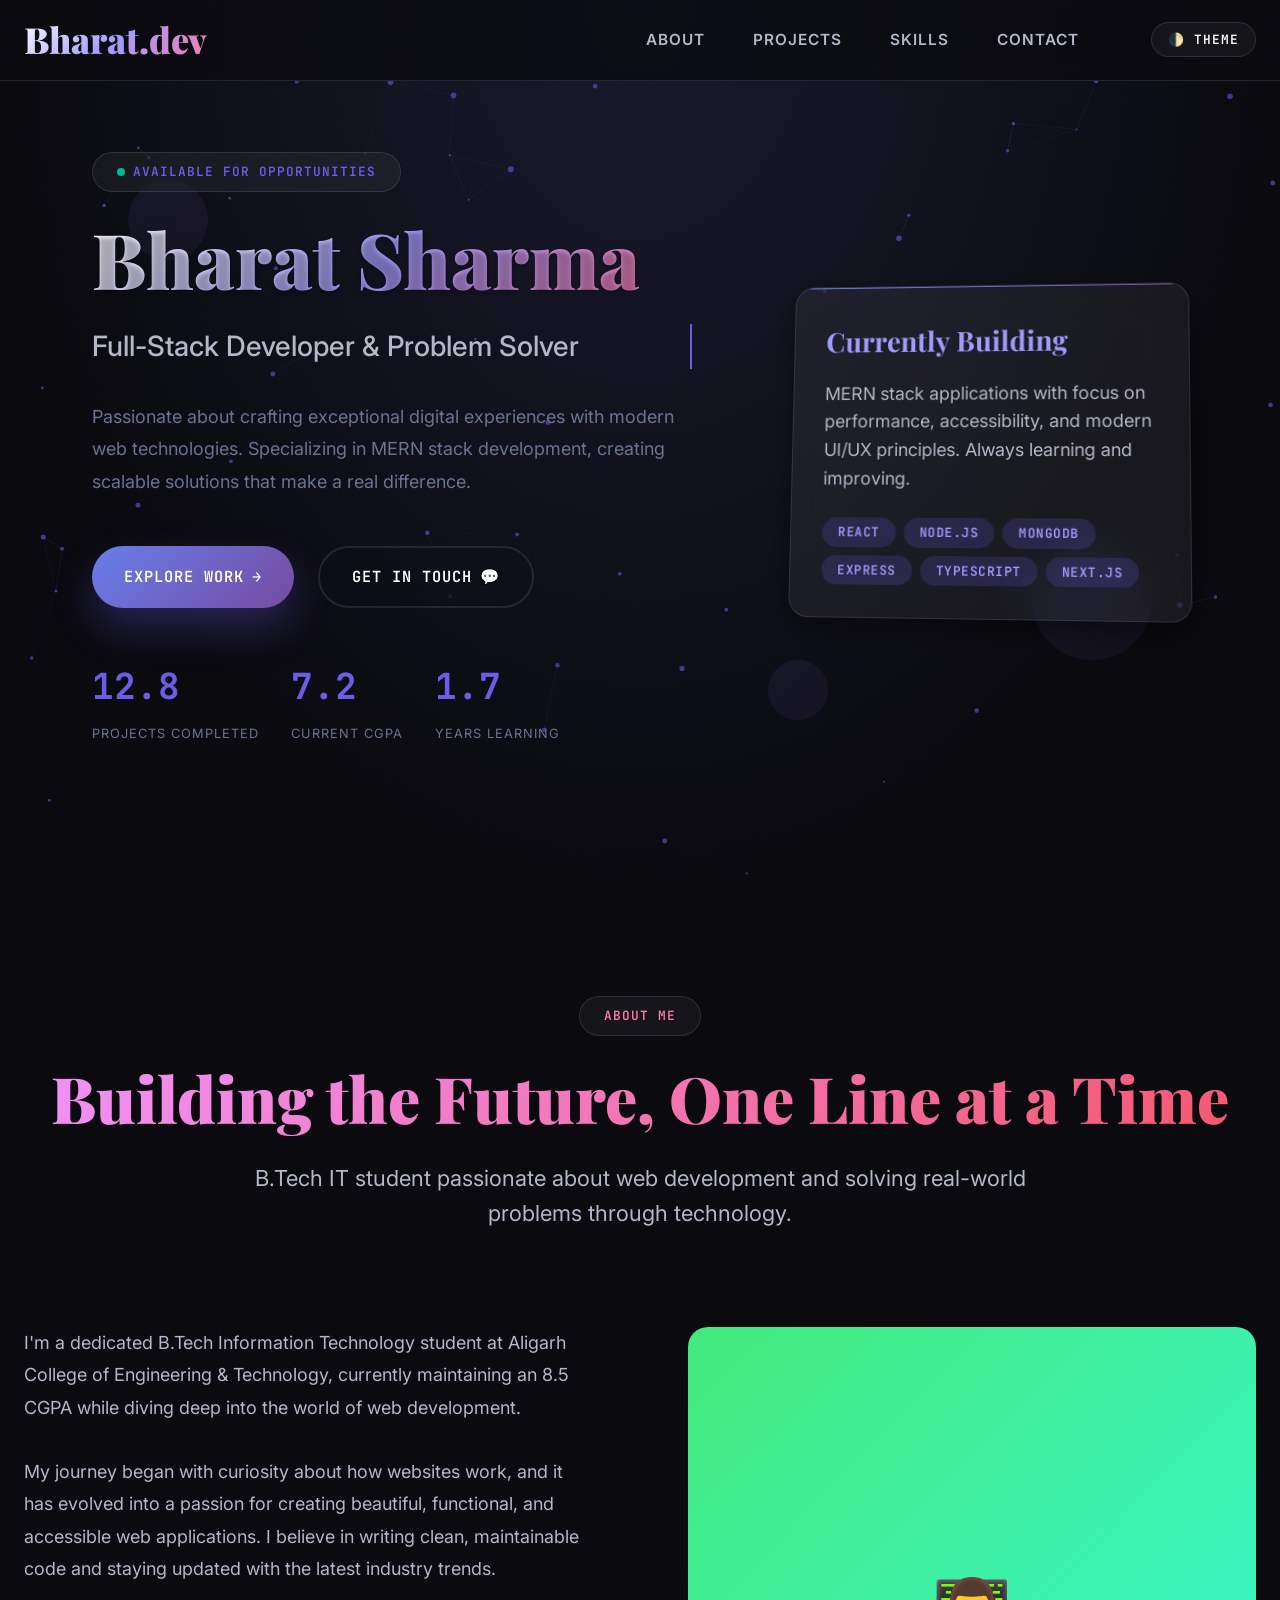
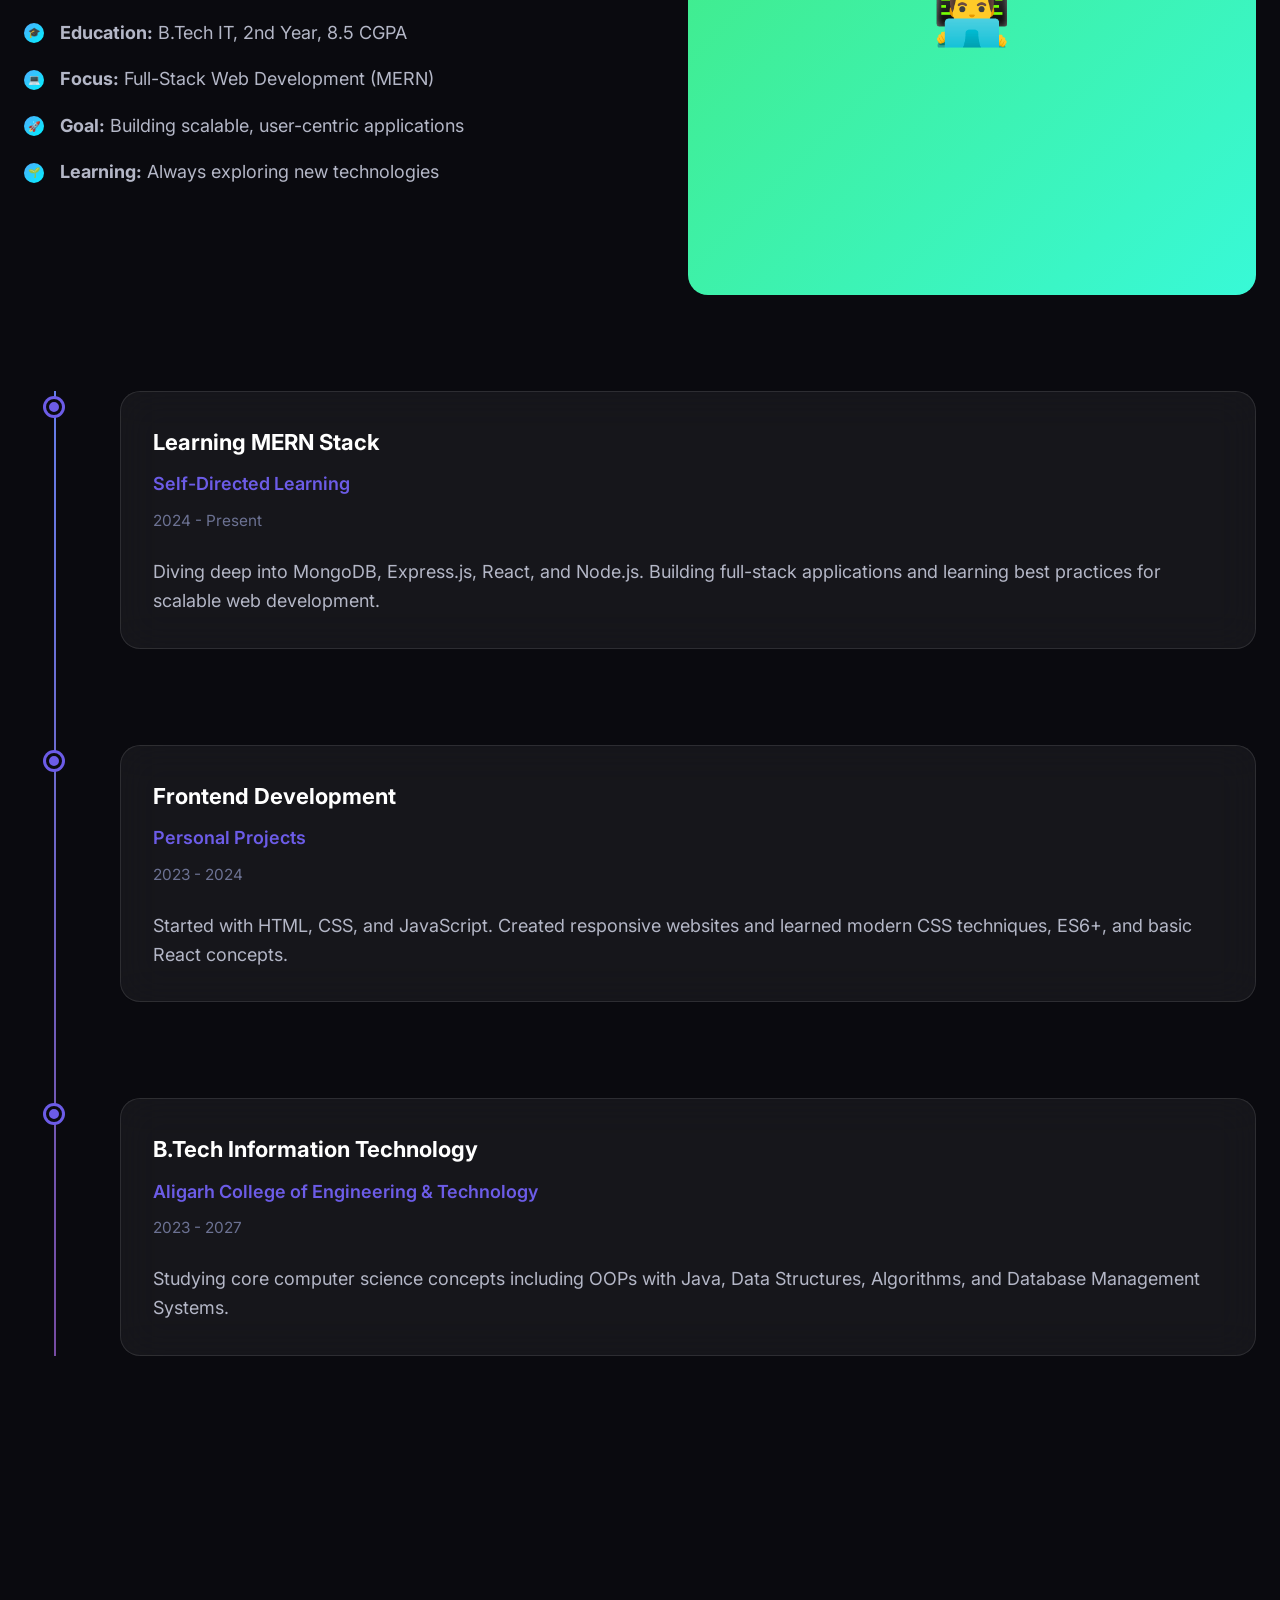
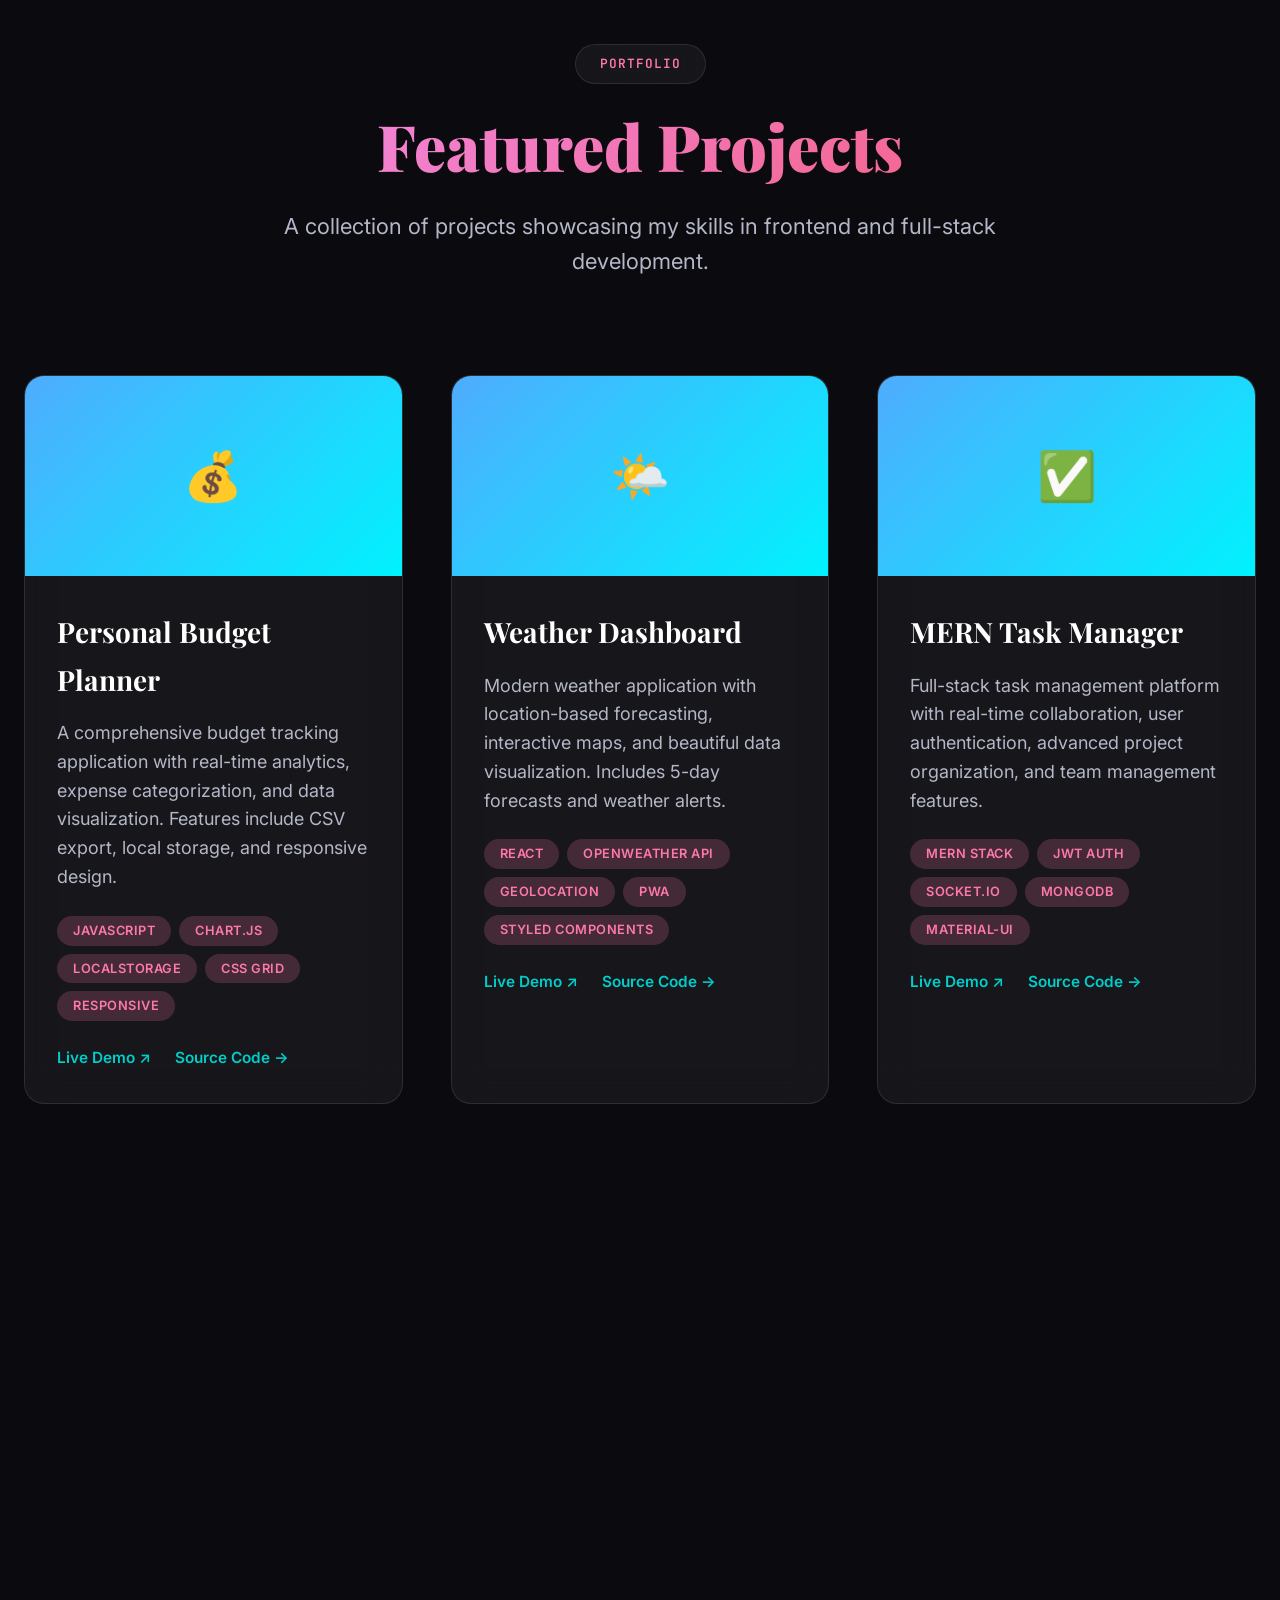
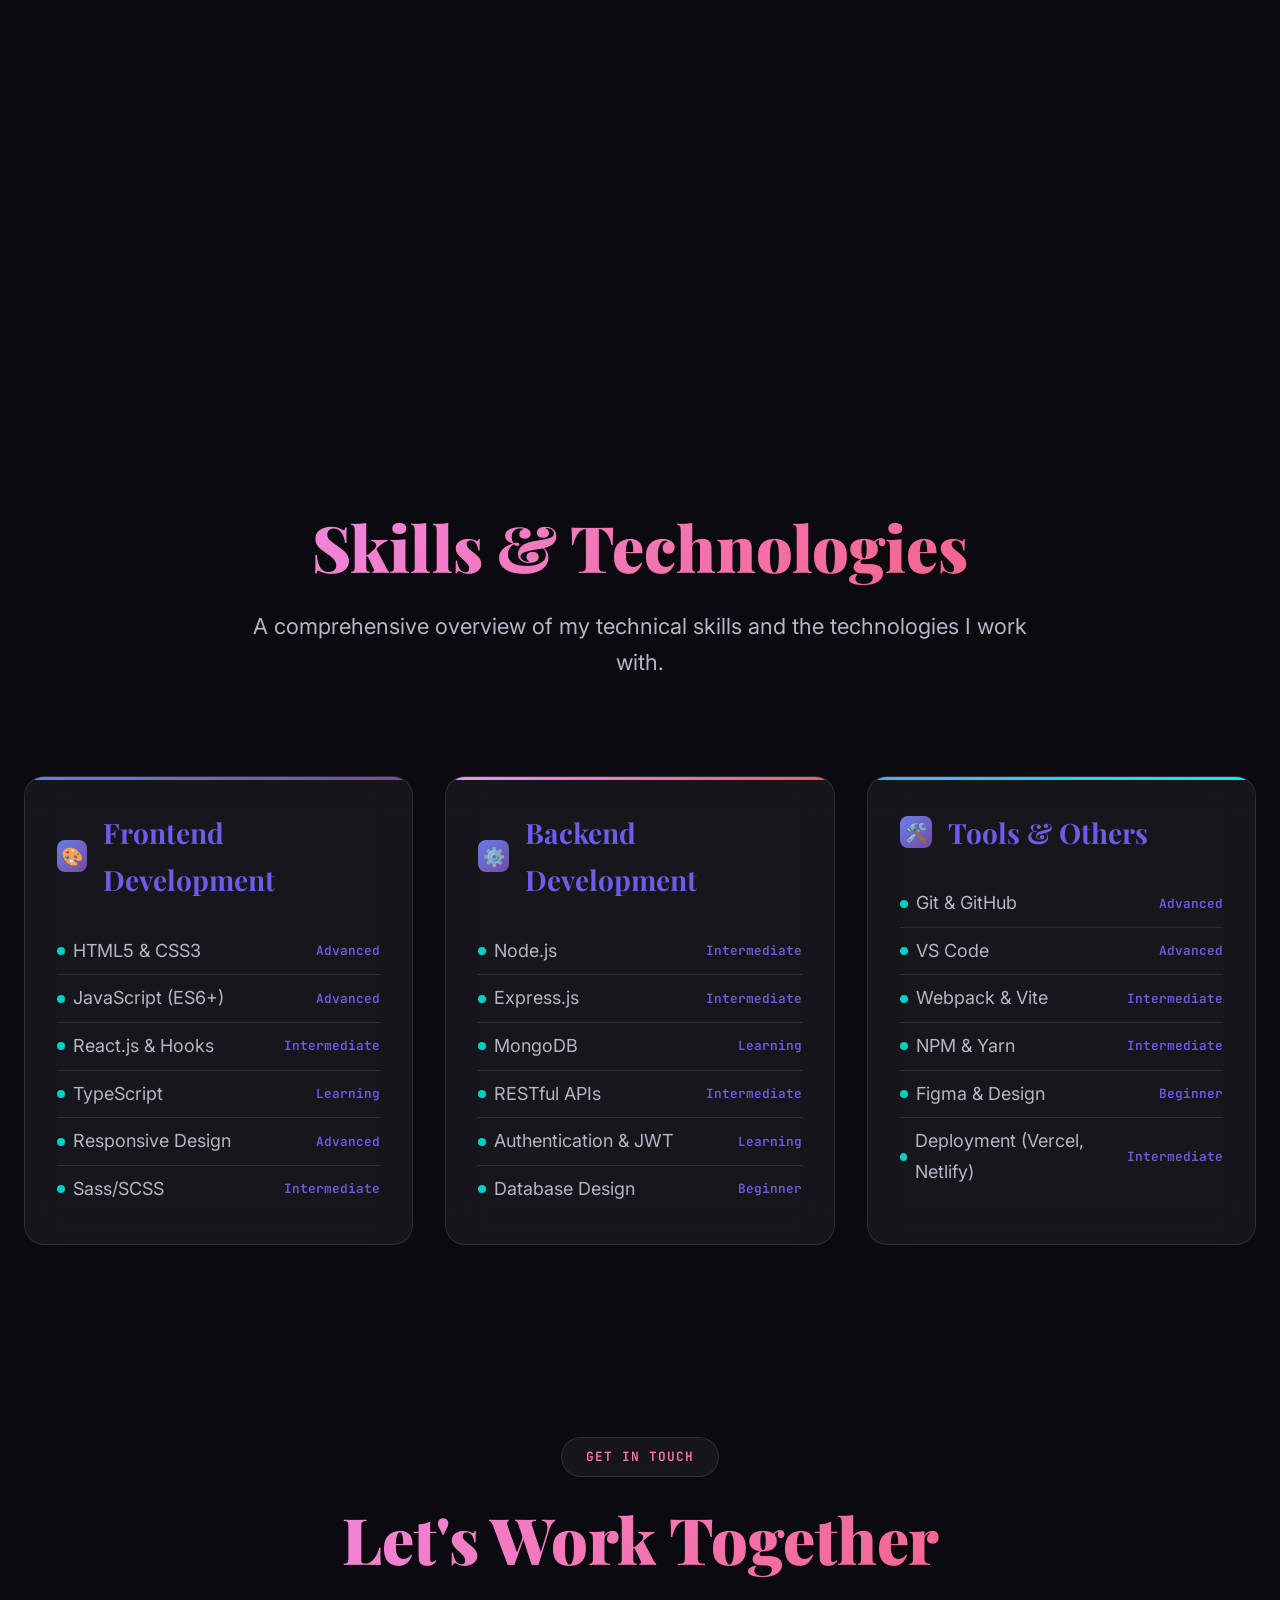
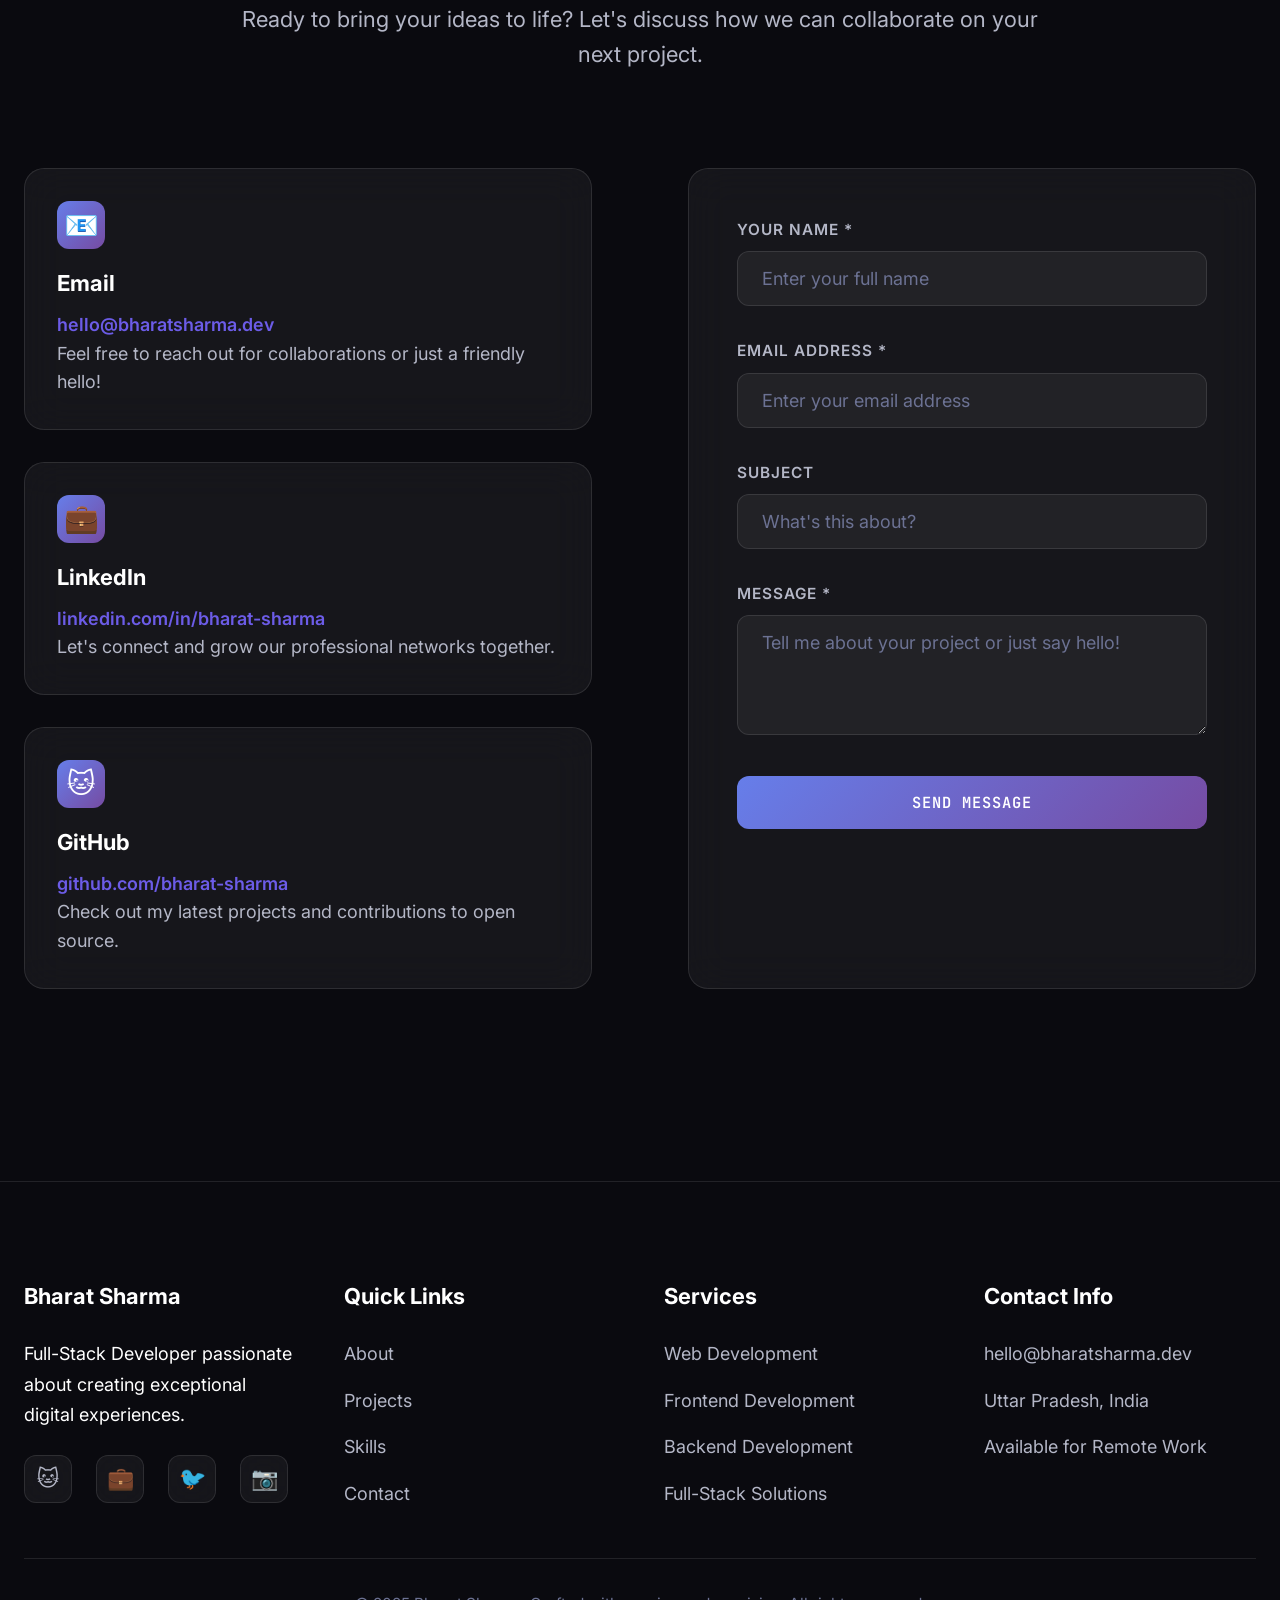
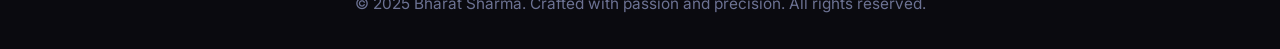
==== index.html @ b2eaf053 "Rename Portfolio.html to index.html" ====
<!DOCTYPE html>
<html lang="en">
<head>
  <meta charset="utf-8">
  <meta name="viewport" content="width=device-width, initial-scale=1, viewport-fit=cover">
  <title>Bharat Sharma — Elite Developer Portfolio</title>
  <meta name="description" content="Bharat Sharma - Full-stack developer crafting exceptional digital experiences with modern web technologies.">
  <meta name="keywords" content="developer, web development, MERN stack, React, Node.js, portfolio">
  <meta name="author" content="Bharat Sharma">
  
  <!-- Open Graph Meta Tags -->
  <meta property="og:title" content="Bharat Sharma — Elite Developer Portfolio">
  <meta property="og:description" content="Full-stack developer crafting exceptional digital experiences">
  <meta property="og:type" content="website">
  <meta property="og:url" content="https://bharatsharma.dev">
  <meta property="og:image" content="https://bharatsharma.dev/preview.jpg">
  
  <!-- Twitter Card Meta Tags -->
  <meta name="twitter:card" content="summary_large_image">
  <meta name="twitter:title" content="Bharat Sharma — Elite Developer Portfolio">
  <meta name="twitter:description" content="Full-stack developer crafting exceptional digital experiences">
  <meta name="twitter:image" content="https://bharatsharma.dev/preview.jpg">
  
  <!-- Favicon -->
  <link rel="icon" type="image/svg+xml" href="data:image/svg+xml,<svg xmlns='http://www.w3.org/2000/svg' viewBox='0 0 100 100'><text y='.9em' font-size='90'>💻</text></svg>">
  
  <!-- Preload Critical Resources -->
  <link rel="preconnect" href="https://fonts.gstatic.com" crossorigin>
  <link rel="preload" href="https://fonts.googleapis.com/css2?family=Inter:wght@300;400;500;600;700;800;900&family=JetBrains+Mono:wght@400;500;600;700&family=Playfair+Display:wght@400;700;900&display=swap" as="style">
  <link href="https://fonts.googleapis.com/css2?family=Inter:wght@300;400;500;600;700;800;900&family=JetBrains+Mono:wght@400;500;600;700&family=Playfair+Display:wght@400;700;900&display=swap" rel="stylesheet">
  
  <!-- PWA Manifest -->
  <link rel="manifest" href="data:application/json,{
    'name': 'Bharat Sharma Portfolio',
    'short_name': 'Bharat.dev',
    'start_url': '/',
    'display': 'standalone',
    'background_color': '#0a0a0f',
    'theme_color': '#6c5ce7'
  }">
  
  <style>
    /* CSS Custom Properties & Base Styles */
    :root {
      /* Color Palette */
      --primary-bg: #0a0a0f;
      --secondary-bg: #1a1a2e;
      --accent-bg: #16213e;
      --glass-bg: rgba(255, 255, 255, 0.05);
      --glass-border: rgba(255, 255, 255, 0.1);
      --text-primary: #ffffff;
      --text-secondary: #b4b7c7;
      --text-muted: #6c7293;
      --accent-primary: #6c5ce7;
      --accent-secondary: #a29bfe;
      --accent-tertiary: #fd79a8;
      --accent-quaternary: #00cec9;
      --accent-success: #00b894;
      --accent-warning: #fdcb6e;
      --accent-error: #e17055;
      
      /* Gradients */
      --gradient-primary: linear-gradient(135deg, #667eea 0%, #764ba2 100%);
      --gradient-secondary: linear-gradient(135deg, #f093fb 0%, #f5576c 100%);
      --gradient-tertiary: linear-gradient(135deg, #4facfe 0%, #00f2fe 100%);
      --gradient-quaternary: linear-gradient(135deg, #43e97b 0%, #38f9d7 100%);
      --gradient-text: linear-gradient(135deg, #ffffff 0%, #a29bfe 50%, #fd79a8 100%);
      --gradient-card: linear-gradient(135deg, rgba(255,255,255,0.1) 0%, rgba(255,255,255,0.05) 100%);
      
      /* Shadows */
      --shadow-primary: 0 20px 40px rgba(108, 92, 231, 0.3);
      --shadow-secondary: 0 10px 30px rgba(0, 0, 0, 0.5);
      --shadow-tertiary: 0 5px 15px rgba(0, 0, 0, 0.3);
      --shadow-glow: 0 0 20px rgba(108, 92, 231, 0.5);
      --shadow-text: 0 2px 4px rgba(0, 0, 0, 0.3);
      
      /* Border Radius */
      --radius-sm: 8px;
      --radius-md: 12px;
      --radius-lg: 20px;
      --radius-xl: 30px;
      --radius-full: 9999px;
      
      /* Transitions */
      --transition-fast: 0.15s cubic-bezier(0.4, 0, 0.2, 1);
      --transition-medium: 0.3s cubic-bezier(0.4, 0, 0.2, 1);
      --transition-slow: 0.6s cubic-bezier(0.4, 0, 0.2, 1);
      --transition-bounce: 0.5s cubic-bezier(0.68, -0.55, 0.265, 1.55);
      
      /* Spacing */
      --space-xs: 4px;
      --space-sm: 8px;
      --space-md: 16px;
      --space-lg: 24px;
      --space-xl: 32px;
      --space-2xl: 48px;
      --space-3xl: 64px;
      --space-4xl: 96px;
      
      /* Typography */
      --font-size-xs: clamp(12px, 1vw, 14px);
      --font-size-sm: clamp(14px, 1.2vw, 16px);
      --font-size-base: clamp(16px, 1.5vw, 18px);
      --font-size-lg: clamp(18px, 2vw, 22px);
      --font-size-xl: clamp(20px, 2.5vw, 28px);
      --font-size-2xl: clamp(24px, 3vw, 36px);
      --font-size-3xl: clamp(28px, 4vw, 48px);
      --font-size-4xl: clamp(32px, 5vw, 64px);
      --font-size-5xl: clamp(40px, 6vw, 80px);
      
      /* Z-Index Scale */
      --z-dropdown: 1000;
      --z-sticky: 1010;
      --z-fixed: 1020;
      --z-modal-backdrop: 1030;
      --z-modal: 1040;
      --z-popover: 1050;
      --z-tooltip: 1060;
      --z-toast: 1070;
    }
    
    /* Light Theme */
    [data-theme="light"] {
      --primary-bg: #ffffff;
      --secondary-bg: #f8fafc;
      --accent-bg: #e2e8f0;
      --glass-bg: rgba(0, 0, 0, 0.05);
      --glass-border: rgba(0, 0, 0, 0.1);
      --text-primary: #1a202c;
      --text-secondary: #4a5568;
      --text-muted: #718096;
      --shadow-primary: 0 20px 40px rgba(108, 92, 231, 0.2);
      --shadow-secondary: 0 10px 30px rgba(0, 0, 0, 0.1);
      --shadow-tertiary: 0 5px 15px rgba(0, 0, 0, 0.08);
    }
    
    /* Reset & Base Styles */
    *, *::before, *::after {
      box-sizing: border-box;
      margin: 0;
      padding: 0;
    }
    
    html {
      scroll-behavior: smooth;
      overflow-x: hidden;
      scroll-padding-top: 80px;
    }
    
    body {
      font-family: 'Inter', system-ui, -apple-system, BlinkMacSystemFont, sans-serif;
      background-color: var(--primary-bg);
      color: var(--text-primary);
      line-height: 1.7;
      overflow-x: hidden;
      font-size: var(--font-size-base);
      -webkit-font-smoothing: antialiased;
      -moz-osx-font-smoothing: grayscale;
      text-rendering: optimizeLegibility;
      transition: background-color var(--transition-medium), color var(--transition-medium);
    }
    
    /* Improved Scrollbar */
    ::-webkit-scrollbar {
      width: 8px;
      height: 8px;
    }
    
    ::-webkit-scrollbar-track {
      background: var(--secondary-bg);
    }
    
    ::-webkit-scrollbar-thumb {
      background: var(--gradient-primary);
      border-radius: var(--radius-full);
      border: 2px solid var(--secondary-bg);
    }
    
    ::-webkit-scrollbar-thumb:hover {
      background: var(--gradient-secondary);
    }
    
    /* Selection Styles */
    ::selection {
      background: var(--accent-primary);
      color: white;
    }
    
    /* Focus Styles */
    :focus-visible {
      outline: 2px solid var(--accent-primary);
      outline-offset: 2px;
      border-radius: var(--radius-sm);
    }
    
    /* Loading Screen */
    .loading-screen {
      position: fixed;
      top: 0;
      left: 0;
      width: 100%;
      height: 100%;
      background: var(--primary-bg);
      display: flex;
      flex-direction: column;
      align-items: center;
      justify-content: center;
      z-index: var(--z-modal);
      transition: opacity var(--transition-slow), visibility var(--transition-slow);
    }
    
    .loading-screen.hidden {
      opacity: 0;
      visibility: hidden;
    }
    
    .loader {
      width: 60px;
      height: 60px;
      border: 3px solid transparent;
      border-top: 3px solid var(--accent-primary);
      border-radius: 50%;
      animation: spin 1s linear infinite;
      margin-bottom: var(--space-lg);
    }
    
    .loading-text {
      font-family: 'JetBrains Mono', monospace;
      font-size: var(--font-size-sm);
      color: var(--text-secondary);
      text-transform: uppercase;
      letter-spacing: 2px;
      animation: pulse 2s ease-in-out infinite;
    }
    
    @keyframes spin {
      0% { transform: rotate(0deg); }
      100% { transform: rotate(360deg); }
    }
    
    @keyframes pulse {
      0%, 100% { opacity: 1; }
      50% { opacity: 0.5; }
    }
    
    /* Neural Network Background */
    .neural-bg {
      position: fixed;
      top: 0;
      left: 0;
      width: 100%;
      height: 100%;
      z-index: -2;
      background: radial-gradient(ellipse at top, var(--secondary-bg) 0%, var(--primary-bg) 70%);
      transition: background var(--transition-medium);
    }
    
    #neural-canvas {
      position: fixed;
      top: 0;
      left: 0;
      width: 100%;
      height: 100%;
      z-index: -1;
      pointer-events: none;
      opacity: 0.8;
      transition: opacity var(--transition-medium);
    }
    
    /* Floating Elements */
    .floating-shapes {
      position: fixed;
      top: 0;
      left: 0;
      width: 100%;
      height: 100%;
      z-index: -1;
      pointer-events: none;
      overflow: hidden;
    }
    
    .floating-shape {
      position: absolute;
      background: var(--gradient-primary);
      border-radius: 50%;
      opacity: 0.1;
      animation: float 20s ease-in-out infinite;
    }
    
    .floating-shape:nth-child(1) {
      width: 80px;
      height: 80px;
      top: 20%;
      left: 10%;
      animation-delay: 0s;
    }
    
    .floating-shape:nth-child(2) {
      width: 120px;
      height: 120px;
      top: 60%;
      right: 10%;
      animation-delay: -5s;
    }
    
    .floating-shape:nth-child(3) {
      width: 60px;
      height: 60px;
      bottom: 20%;
      left: 60%;
      animation-delay: -10s;
    }
    
    @keyframes float {
      0%, 100% {
        transform: translateY(0px) rotate(0deg);
      }
      33% {
        transform: translateY(-30px) rotate(120deg);
      }
      66% {
        transform: translateY(30px) rotate(240deg);
      }
    }
    
    /* Header & Navigation */
    .header {
      position: fixed;
      top: 0;
      left: 0;
      right: 0;
      z-index: var(--z-sticky);
      background: rgba(10, 10, 15, 0.8);
      backdrop-filter: blur(20px);
      border-bottom: 1px solid var(--glass-border);
      transition: all var(--transition-medium);
    }
    
    .header.scrolled {
      background: rgba(10, 10, 15, 0.95);
      box-shadow: var(--shadow-tertiary);
    }
    
    .nav-container {
      max-width: 1400px;
      margin: 0 auto;
      padding: 0 var(--space-lg);
      display: flex;
      justify-content: space-between;
      align-items: center;
      height: 80px;
    }
    
    .logo {
      font-family: 'Playfair Display', serif;
      font-size: var(--font-size-2xl);
      font-weight: 900;
      background: var(--gradient-text);
      -webkit-background-clip: text;
      -webkit-text-fill-color: transparent;
      background-clip: text;
      cursor: pointer;
      transition: transform var(--transition-fast);
    }
    
    .logo:hover {
      transform: scale(1.05);
    }
    
    .nav-menu {
      display: flex;
      gap: var(--space-2xl);
      list-style: none;
      align-items: center;
    }
    
    .nav-link {
      color: var(--text-secondary);
      text-decoration: none;
      font-weight: 600;
      font-size: var(--font-size-sm);
      text-transform: uppercase;
      letter-spacing: 1px;
      transition: all var(--transition-fast);
      position: relative;
      padding: var(--space-sm) 0;
    }
    
    .nav-link::after {
      content: '';
      position: absolute;
      bottom: 0;
      left: 0;
      width: 0;
      height: 2px;
      background: var(--gradient-primary);
      transition: width var(--transition-medium);
    }
    
    .nav-link:hover,
    .nav-link.active {
      color: var(--text-primary);
    }
    
    .nav-link:hover::after,
    .nav-link.active::after {
      width: 100%;
    }
    
    .theme-toggle {
      background: var(--glass-bg);
      backdrop-filter: blur(20px);
      border: 1px solid var(--glass-border);
      border-radius: var(--radius-full);
      padding: var(--space-sm) var(--space-md);
      cursor: pointer;
      transition: all var(--transition-fast);
      color: var(--text-primary);
      font-family: 'JetBrains Mono', monospace;
      font-size: var(--font-size-xs);
      font-weight: 600;
      text-transform: uppercase;
      letter-spacing: 1px;
      margin-left: var(--space-lg);
    }
    
    .theme-toggle:hover {
      background: rgba(255, 255, 255, 0.1);
      transform: scale(1.05);
    }
    
    .mobile-menu-toggle {
      display: none;
      background: none;
      border: none;
      color: var(--text-primary);
      font-size: var(--font-size-xl);
      cursor: pointer;
      padding: var(--space-sm);
      transition: transform var(--transition-fast);
    }
    
    .mobile-menu-toggle:hover {
      transform: scale(1.1);
    }
    
    .mobile-menu {
      position: fixed;
      top: 0;
      right: -100%;
      width: 300px;
      height: 100vh;
      background: var(--glass-bg);
      backdrop-filter: blur(30px);
      border-left: 1px solid var(--glass-border);
      padding: var(--space-4xl) var(--space-lg) var(--space-lg);
      display: flex;
      flex-direction: column;
      gap: var(--space-xl);
      transition: right var(--transition-slow);
      z-index: var(--z-modal);
    }
    
    .mobile-menu.active {
      right: 0;
    }
    
    .mobile-menu-overlay {
      position: fixed;
      top: 0;
      left: 0;
      width: 100%;
      height: 100%;
      background: rgba(0, 0, 0, 0.5);
      opacity: 0;
      visibility: hidden;
      transition: all var(--transition-medium);
      z-index: var(--z-modal-backdrop);
    }
    
    .mobile-menu-overlay.active {
      opacity: 1;
      visibility: visible;
    }
    
    .mobile-menu-close {
      position: absolute;
      top: var(--space-lg);
      right: var(--space-lg);
      background: none;
      border: none;
      color: var(--text-primary);
      font-size: var(--font-size-xl);
      cursor: pointer;
      padding: var(--space-sm);
    }
    
    .mobile-nav-link {
      color: var(--text-primary);
      text-decoration: none;
      font-weight: 600;
      font-size: var(--font-size-lg);
      text-transform: uppercase;
      letter-spacing: 1px;
      padding: var(--space-md) 0;
      border-bottom: 1px solid var(--glass-border);
      transition: all var(--transition-fast);
    }
    
    .mobile-nav-link:hover {
      color: var(--accent-primary);
      padding-left: var(--space-md);
    }
    
    /* Container */
    .container {
      max-width: 1400px;
      margin: 0 auto;
      padding: 0 var(--space-lg);
    }
    
    /* Hero Section */
    .hero {
      min-height: 100vh;
      display: flex;
      align-items: center;
      position: relative;
      overflow: hidden;
      padding: var(--space-4xl) 0;
    }
    
    .hero-content {
      display: grid;
      grid-template-columns: 1fr 400px;
      gap: var(--space-4xl);
      align-items: center;
      width: 100%;
      position: relative;
      z-index: 1;
    }
    
    .hero-text {
      animation: slideInLeft 1s ease-out;
    }
    
    .hero-badge {
      display: inline-flex;
      align-items: center;
      gap: var(--space-sm);
      background: var(--glass-bg);
      backdrop-filter: blur(20px);
      border: 1px solid var(--glass-border);
      border-radius: var(--radius-full);
      padding: var(--space-sm) var(--space-lg);
      margin-bottom: var(--space-lg);
      font-family: 'JetBrains Mono', monospace;
      font-size: var(--font-size-xs);
      font-weight: 600;
      text-transform: uppercase;
      letter-spacing: 1px;
      color: var(--accent-primary);
    }
    
    .hero-badge .badge-dot {
      width: 8px;
      height: 8px;
      background: var(--accent-success);
      border-radius: 50%;
      animation: pulse-dot 2s ease-in-out infinite;
    }
    
    @keyframes pulse-dot {
      0%, 100% {
        transform: scale(1);
        opacity: 1;
      }
      50% {
        transform: scale(1.2);
        opacity: 0.8;
      }
    }
    
    .hero-title {
      font-family: 'Playfair Display', serif;
      font-size: var(--font-size-5xl);
      font-weight: 900;
      line-height: 1.1;
      margin-bottom: var(--space-lg);
      background: var(--gradient-text);
      -webkit-background-clip: text;
      -webkit-text-fill-color: transparent;
      background-clip: text;
      text-shadow: var(--shadow-text);
    }
    
    .hero-subtitle {
      font-size: var(--font-size-xl);
      color: var(--text-secondary);
      margin-bottom: var(--space-xl);
      font-weight: 500;
      line-height: 1.6;
    }
    
    .typewriter {
      overflow: hidden;
      border-right: 2px solid var(--accent-primary);
      white-space: nowrap;
      animation: typewriter 3s steps(40) 1s forwards, blink 1s infinite;
      width: 0;
    }
    
    @keyframes typewriter {
      from { width: 0; }
      to { width: 100%; }
    }
    
    @keyframes blink {
      0%, 50% { border-color: var(--accent-primary); }
      51%, 100% { border-color: transparent; }
    }
    
    .hero-description {
      font-size: var(--font-size-base);
      color: var(--text-muted);
      margin-bottom: var(--space-2xl);
      line-height: 1.8;
      max-width: 600px;
    }
    
    .cta-buttons {
      display: flex;
      gap: var(--space-lg);
      flex-wrap: wrap;
      margin-bottom: var(--space-2xl);
    }
    
    .btn {
      display: inline-flex;
      align-items: center;
      justify-content: center;
      gap: var(--space-sm);
      padding: var(--space-md) var(--space-xl);
      border: none;
      border-radius: var(--radius-full);
      font-family: 'JetBrains Mono', monospace;
      font-weight: 600;
      font-size: var(--font-size-sm);
      text-decoration: none;
      text-transform: uppercase;
      letter-spacing: 1px;
      cursor: pointer;
      transition: all var(--transition-medium);
      position: relative;
      overflow: hidden;
      min-width: 160px;
    }
    
    .btn::before {
      content: '';
      position: absolute;
      top: 0;
      left: -100%;
      width: 100%;
      height: 100%;
      background: linear-gradient(90deg, transparent, rgba(255, 255, 255, 0.2), transparent);
      transition: left 0.5s;
    }
    
    .btn:hover::before {
      left: 100%;
    }
    
    .btn-primary {
      background: var(--gradient-primary);
      color: white;
      box-shadow: var(--shadow-primary);
    }
    
    .btn-primary:hover {
      transform: translateY(-3px);
      box-shadow: 0 25px 50px rgba(108, 92, 231, 0.4);
    }
    
    .btn-secondary {
      background: transparent;
      color: var(--text-primary);
      border: 2px solid var(--glass-border);
      backdrop-filter: blur(20px);
    }
    
    .btn-secondary:hover {
      background: var(--glass-bg);
      border-color: var(--accent-primary);
      transform: translateY(-2px);
    }
    
    .hero-stats {
      display: flex;
      gap: var(--space-xl);
    }
    
    .stat-item {
      text-align: left;
    }
    
    .stat-number {
      font-family: 'JetBrains Mono', monospace;
      font-size: var(--font-size-2xl);
      font-weight: 700;
      color: var(--accent-primary);
      display: block;
    }
    
    .stat-label {
      font-size: var(--font-size-xs);
      color: var(--text-muted);
      text-transform: uppercase;
      letter-spacing: 1px;
      margin-top: var(--space-xs);
    }
    
    .floating-card {
      background: var(--glass-bg);
      backdrop-filter: blur(20px);
      border: 1px solid var(--glass-border);
      border-radius: var(--radius-lg);
      padding: var(--space-xl);
      transform: perspective(1000px) rotateY(-5deg) rotateX(5deg);
      transition: all var(--transition-slow);
      box-shadow: var(--shadow-secondary);
      animation: slideInRight 1s ease-out;
      position: relative;
      overflow: hidden;
    }
    
    .floating-card::before {
      content: '';
      position: absolute;
      top: 0;
      left: 0;
      right: 0;
      height: 1px;
      background: var(--gradient-primary);
    }
    
    .floating-card:hover {
      transform: perspective(1000px) rotateY(0deg) rotateX(0deg) translateY(-10px);
      box-shadow: var(--shadow-primary);
    }
    
    .card-title {
      font-family: 'Playfair Display', serif;
      font-size: var(--font-size-xl);
      font-weight: 700;
      margin-bottom: var(--space-md);
      color: var(--accent-secondary);
    }
    
    .card-description {
      color: var(--text-secondary);
      line-height: 1.6;
      margin-bottom: var(--space-lg);
    }
    
    .tech-stack {
      display: flex;
      flex-wrap: wrap;
      gap: var(--space-sm);
    }
    
    .tech-tag {
      background: rgba(108, 92, 231, 0.2);
      color: var(--accent-secondary);
      padding: var(--space-xs) var(--space-md);
      border-radius: var(--radius-full);
      font-size: var(--font-size-xs);
      font-weight: 600;
      font-family: 'JetBrains Mono', monospace;
      text-transform: uppercase;
      letter-spacing: 0.5px;
    }
    
    /* Section Styles */
    .section {
      padding: var(--space-4xl) 0;
      position: relative;
    }
    
    .section-header {
      text-align: center;
      margin-bottom: var(--space-4xl);
    }
    
    .section-badge {
      display: inline-block;
      background: var(--glass-bg);
      backdrop-filter: blur(20px);
      border: 1px solid var(--glass-border);
      border-radius: var(--radius-full);
      padding: var(--space-sm) var(--space-lg);
      margin-bottom: var(--space-lg);
      font-family: 'JetBrains Mono', monospace;
      font-size: var(--font-size-xs);
      font-weight: 600;
      text-transform: uppercase;
      letter-spacing: 1px;
      color: var(--accent-tertiary);
    }
    
    .section-title {
      font-family: 'Playfair Display', serif;
      font-size: var(--font-size-4xl);
      font-weight: 900;
      margin-bottom: var(--space-lg);
      background: var(--gradient-secondary);
      -webkit-background-clip: text;
      -webkit-text-fill-color: transparent;
      background-clip: text;
      line-height: 1.2;
    }
    
    .section-description {
      font-size: var(--font-size-lg);
      color: var(--text-secondary);
      max-width: 800px;
      margin: 0 auto;
      line-height: 1.6;
    }
    
    /* About Section */
    .about-content {
      display: grid;
      grid-template-columns: 1fr 1fr;
      gap: var(--space-4xl);
      align-items: start;
    }
    
    .about-text {
      font-size: var(--font-size-base);
      color: var(--text-secondary);
      line-height: 1.8;
      margin-bottom: var(--space-xl);
    }
    
    .about-highlights {
      list-style: none;
      margin-bottom: var(--space-xl);
    }
    
    .about-highlights li {
      display: flex;
      align-items: center;
      gap: var(--space-md);
      margin-bottom: var(--space-md);
      font-size: var(--font-size-base);
      color: var(--text-secondary);
    }
    
    .highlight-icon {
      width: 20px;
      height: 20px;
      background: var(--gradient-tertiary);
      border-radius: 50%;
      display: flex;
      align-items: center;
      justify-content: center;
      font-size: 10px;
      color: white;
      flex-shrink: 0;
    }
    
    .about-image {
      position: relative;
      border-radius: var(--radius-lg);
      overflow: hidden;
      aspect-ratio: 1;
      background: var(--gradient-quaternary);
      display: flex;
      align-items: center;
      justify-content: center;
      font-size: var(--font-size-4xl);
      color: white;
    }
    
    /* Experience Timeline */
    .experience-timeline {
      position: relative;
      margin-top: var(--space-4xl);
    }
    
    .timeline-line {
      position: absolute;
      left: 30px;
      top: 0;
      bottom: 0;
      width: 2px;
      background: var(--gradient-primary);
    }
    
    .timeline-item {
      position: relative;
      padding-left: var(--space-4xl);
      margin-bottom: var(--space-4xl);
    }
    
    .timeline-dot {
      position: absolute;
      left: 22px;
      top: 8px;
      width: 16px;
      height: 16px;
      background: var(--accent-primary);
      border-radius: 50%;
      border: 3px solid var(--primary-bg);
      box-shadow: 0 0 0 3px var(--accent-primary);
    }
    
    .timeline-content {
      background: var(--glass-bg);
      backdrop-filter: blur(20px);
      border: 1px solid var(--glass-border);
      border-radius: var(--radius-lg);
      padding: var(--space-xl);
      transition: transform var(--transition-medium);
    }
    
    .timeline-content:hover {
      transform: translateY(-5px);
    }
    
    .timeline-title {
      font-size: var(--font-size-lg);
      font-weight: 700;
      color: var(--text-primary);
      margin-bottom: var(--space-sm);
    }
    
    .timeline-company {
      color: var(--accent-primary);
      font-weight: 600;
      margin-bottom: var(--space-sm);
    }
    
    .timeline-period {
      color: var(--text-muted);
      font-size: var(--font-size-sm);
      margin-bottom: var(--space-lg);
    }
    
    .timeline-description {
      color: var(--text-secondary);
      line-height: 1.6;
    }
    
    /* Projects Grid */
    .projects-grid {
      display: grid;
      grid-template-columns: repeat(auto-fit, minmax(350px, 1fr));
      gap: var(--space-2xl);
      margin-top: var(--space-4xl);
    }
    
    .project-card {
      background: var(--glass-bg);
      backdrop-filter: blur(20px);
      border: 1px solid var(--glass-border);
      border-radius: var(--radius-lg);
      overflow: hidden;
      transition: all var(--transition-slow);
      cursor: pointer;
      position: relative;
      group: hover;
    }
    
    .project-card:hover {
      transform: translateY(-10px) rotateX(2deg);
      box-shadow: var(--shadow-primary);
    }
    
    .project-image {
      height: 200px;
      background: var(--gradient-tertiary);
      position: relative;
      overflow: hidden;
      display: flex;
      align-items: center;
      justify-content: center;
      font-size: var(--font-size-3xl);
      color: white;
      font-weight: 700;
    }
    
    .project-image::before {
      content: '';
      position: absolute;
      top: 0;
      left: -100%;
      width: 100%;
      height: 100%;
      background: linear-gradient(90deg, transparent, rgba(255, 255, 255, 0.2), transparent);
      transition: left 0.5s;
    }
    
    .project-card:hover .project-image::before {
      left: 100%;
    }
    
    .project-content {
      padding: var(--space-xl);
    }
    
    .project-title {
      font-size: var(--font-size-xl);
      font-weight: 700;
      color: var(--text-primary);
      margin-bottom: var(--space-md);
      font-family: 'Playfair Display', serif;
    }
    
    .project-description {
      color: var(--text-secondary);
      line-height: 1.6;
      margin-bottom: var(--space-lg);
    }
    
    .project-tags {
      display: flex;
      flex-wrap: wrap;
      gap: var(--space-sm);
      margin-bottom: var(--space-lg);
    }
    
    .project-tag {
      background: rgba(253, 121, 168, 0.2);
      color: var(--accent-tertiary);
      padding: var(--space-xs) var(--space-md);
      border-radius: var(--radius-full);
      font-size: var(--font-size-xs);
      font-weight: 600;
      text-transform: uppercase;
      letter-spacing: 0.5px;
    }
    
    .project-links {
      display: flex;
      gap: var(--space-lg);
    }
    
    .project-link {
      color: var(--accent-quaternary);
      text-decoration: none;
      font-weight: 600;
      font-size: var(--font-size-sm);
      transition: all var(--transition-fast);
      display: flex;
      align-items: center;
      gap: var(--space-xs);
    }
    
    .project-link:hover {
      color: var(--text-primary);
      transform: translateX(5px);
    }
    
    /* Skills Section */
    .skills-grid {
      display: grid;
      grid-template-columns: repeat(auto-fit, minmax(300px, 1fr));
      gap: var(--space-xl);
      margin-top: var(--space-4xl);
    }
    
    .skill-category {
      background: var(--glass-bg);
      backdrop-filter: blur(20px);
      border: 1px solid var(--glass-border);
      border-radius: var(--radius-lg);
      padding: var(--space-xl);
      transition: all var(--transition-medium);
      position: relative;
      overflow: hidden;
    }
    
    .skill-category::before {
      content: '';
      position: absolute;
      top: 0;
      left: 0;
      right: 0;
      height: 3px;
      background: var(--gradient-primary);
    }
    
    .skill-category:hover {
      transform: translateY(-10px);
      box-shadow: var(--shadow-secondary);
    }
    
    .skill-category:nth-child(2)::before {
      background: var(--gradient-secondary);
    }
    
    .skill-category:nth-child(3)::before {
      background: var(--gradient-tertiary);
    }
    
    .skill-title {
      font-family: 'Playfair Display', serif;
      font-size: var(--font-size-xl);
      font-weight: 700;
      margin-bottom: var(--space-lg);
      color: var(--accent-primary);
      display: flex;
      align-items: center;
      gap: var(--space-md);
    }
    
    .skill-icon {
      width: 32px;
      height: 32px;
      background: var(--gradient-primary);
      border-radius: var(--radius-sm);
      display: flex;
      align-items: center;
      justify-content: center;
      font-size: var(--font-size-base);
    }
    
    .skill-list {
      list-style: none;
    }
    
    .skill-item {
      display: flex;
      align-items: center;
      justify-content: space-between;
      padding: var(--space-sm) 0;
      color: var(--text-secondary);
      border-bottom: 1px solid var(--glass-border);
      transition: all var(--transition-fast);
    }
    
    .skill-item:last-child {
      border-bottom: none;
    }
    
    .skill-item:hover {
      color: var(--text-primary);
      padding-left: var(--space-md);
    }
    
    .skill-name {
      display: flex;
      align-items: center;
      gap: var(--space-sm);
    }
    
    .skill-dot {
      width: 8px;
      height: 8px;
      background: var(--accent-quaternary);
      border-radius: 50%;
    }
    
    .skill-level {
      font-family: 'JetBrains Mono', monospace;
      font-size: var(--font-size-xs);
      font-weight: 600;
      color: var(--accent-primary);
    }
    
    /* Contact Section */
    .contact-container {
      display: grid;
      grid-template-columns: 1fr 1fr;
      gap: var(--space-4xl);
      margin-top: var(--space-4xl);
    }
    
    .contact-info {
      display: flex;
      flex-direction: column;
      gap: var(--space-xl);
    }
    
    .contact-item {
      background: var(--glass-bg);
      backdrop-filter: blur(20px);
      border: 1px solid var(--glass-border);
      border-radius: var(--radius-lg);
      padding: var(--space-xl);
      transition: all var(--transition-medium);
    }
    
    .contact-item:hover {
      transform: translateY(-5px);
      box-shadow: var(--shadow-secondary);
    }
    
    .contact-icon {
      width: 48px;
      height: 48px;
      background: var(--gradient-primary);
      border-radius: var(--radius-md);
      display: flex;
      align-items: center;
      justify-content: center;
      font-size: var(--font-size-xl);
      margin-bottom: var(--space-md);
    }
    
    .contact-title {
      font-size: var(--font-size-lg);
      font-weight: 700;
      color: var(--text-primary);
      margin-bottom: var(--space-sm);
    }
    
    .contact-details {
      color: var(--text-secondary);
      line-height: 1.6;
    }
    
    .contact-link {
      color: var(--accent-primary);
      text-decoration: none;
      font-weight: 600;
      transition: color var(--transition-fast);
    }
    
    .contact-link:hover {
      color: var(--accent-secondary);
    }
    
    .contact-form {
      background: var(--glass-bg);
      backdrop-filter: blur(20px);
      border: 1px solid var(--glass-border);
      border-radius: var(--radius-lg);
      padding: var(--space-2xl);
    }
    
    .form-group {
      margin-bottom: var(--space-xl);
    }
    
    .form-label {
      display: block;
      margin-bottom: var(--space-sm);
      color: var(--text-secondary);
      font-weight: 600;
      font-size: var(--font-size-sm);
      text-transform: uppercase;
      letter-spacing: 1px;
    }
    
    .form-input {
      width: 100%;
      padding: var(--space-md) var(--space-lg);
      background: rgba(255, 255, 255, 0.05);
      border: 1px solid var(--glass-border);
      border-radius: var(--radius-md);
      color: var(--text-primary);
      font-size: var(--font-size-base);
      font-family: inherit;
      transition: all var(--transition-fast);
    }
    
    .form-input:focus {
      outline: none;
      border-color: var(--accent-primary);
      background: rgba(255, 255, 255, 0.08);
      box-shadow: 0 0 0 3px rgba(108, 92, 231, 0.1);
    }
    
    .form-input::placeholder {
      color: var(--text-muted);
    }
    
    .form-textarea {
      resize: vertical;
      min-height: 120px;
    }
    
    .form-submit {
      width: 100%;
      padding: var(--space-md) var(--space-xl);
      background: var(--gradient-primary);
      color: white;
      border: none;
      border-radius: var(--radius-md);
      font-family: 'JetBrains Mono', monospace;
      font-weight: 600;
      font-size: var(--font-size-sm);
      text-transform: uppercase;
      letter-spacing: 1px;
      cursor: pointer;
      transition: all var(--transition-medium);
      position: relative;
      overflow: hidden;
    }
    
    .form-submit:hover {
      transform: translateY(-2px);
      box-shadow: var(--shadow-primary);
    }
    
    .form-submit:active {
      transform: translateY(0);
    }
    
    .form-message {
      margin-top: var(--space-md);
      padding: var(--space-md);
      border-radius: var(--radius-md);
      font-size: var(--font-size-sm);
      text-align: center;
      display: none;
    }
    
    .form-message.success {
      background: rgba(0, 184, 148, 0.1);
      border: 1px solid var(--accent-success);
      color: var(--accent-success);
    }
    
    .form-message.error {
      background: rgba(225, 112, 85, 0.1);
      border: 1px solid var(--accent-error);
      color: var(--accent-error);
    }
    
    /* Footer */
    .footer {
      padding: var(--space-4xl) 0 var(--space-xl);
      border-top: 1px solid var(--glass-border);
      margin-top: var(--space-4xl);
    }
    
    .footer-content {
      display: grid;
      grid-template-columns: repeat(auto-fit, minmax(250px, 1fr));
      gap: var(--space-2xl);
      margin-bottom: var(--space-2xl);
    }
    
    .footer-section h3 {
      font-size: var(--font-size-lg);
      font-weight: 700;
      color: var(--text-primary);
      margin-bottom: var(--space-lg);
    }
    
    .footer-links {
      list-style: none;
      display: flex;
      flex-direction: column;
      gap: var(--space-md);
    }
    
    .footer-link {
      color: var(--text-secondary);
      text-decoration: none;
      transition: color var(--transition-fast);
    }
    
    .footer-link:hover {
      color: var(--accent-primary);
    }
    
    .social-links {
      display: flex;
      gap: var(--space-lg);
      margin-top: var(--space-lg);
    }
    
    .social-link {
      display: flex;
      align-items: center;
      justify-content: center;
      width: 48px;
      height: 48px;
      background: var(--glass-bg);
      backdrop-filter: blur(20px);
      border: 1px solid var(--glass-border);
      border-radius: var(--radius-md);
      color: var(--text-secondary);
      text-decoration: none;
      font-size: var(--font-size-lg);
      transition: all var(--transition-medium);
    }
    
    .social-link:hover {
      background: var(--accent-primary);
      color: white;
      transform: translateY(-3px);
      box-shadow: var(--shadow-tertiary);
    }
    
    .footer-bottom {
      text-align: center;
      padding-top: var(--space-xl);
      border-top: 1px solid var(--glass-border);
      color: var(--text-muted);
      font-size: var(--font-size-sm);
    }
    
    /* Back to Top Button */
    .back-to-top {
      position: fixed;
      bottom: var(--space-xl);
      right: var(--space-xl);
      width: 56px;
      height: 56px;
      background: var(--gradient-primary);
      border: none;
      border-radius: 50%;
      color: white;
      font-size: var(--font-size-lg);
      cursor: pointer;
      transition: all var(--transition-medium);
      opacity: 0;
      visibility: hidden;
      z-index: var(--z-fixed);
      box-shadow: var(--shadow-tertiary);
    }
    
    .back-to-top.visible {
      opacity: 1;
      visibility: visible;
    }
    
    .back-to-top:hover {
      transform: translateY(-3px) scale(1.1);
      box-shadow: var(--shadow-primary);
    }
    
    /* Scroll Animations */
    .reveal {
      opacity: 0;
      transform: translateY(50px);
      transition: all var(--transition-slow);
    }
    
    .reveal.revealed {
      opacity: 1;
      transform: translateY(0);
    }
    
    .slide-in-left {
      opacity: 0;
      transform: translateX(-100px);
      transition: all var(--transition-slow);
    }
    
    .slide-in-right {
      opacity: 0;
      transform: translateX(100px);
      transition: all var(--transition-slow);
    }
    
    .slide-in-left.revealed,
    .slide-in-right.revealed {
      opacity: 1;
      transform: translateX(0);
    }
    
    @keyframes slideInLeft {
      from {
        opacity: 0;
        transform: translateX(-100px);
      }
      to {
        opacity: 1;
        transform: translateX(0);
      }
    }
    
    @keyframes slideInRight {
      from {
        opacity: 0;
        transform: translateX(100px);
      }
      to {
        opacity: 1;
        transform: translateX(0);
      }
    }
    
    /* Responsive Design */
    @media (max-width: 1200px) {
      .nav-container {
        padding: 0 var(--space-xl);
      }
      
      .container {
        padding: 0 var(--space-xl);
      }
      
      .hero-content {
        grid-template-columns: 1fr;
        gap: var(--space-2xl);
        text-align: center;
      }
      
      .floating-card {
        max-width: 500px;
        margin: 0 auto;
        transform: none;
      }
      
      .about-content {
        grid-template-columns: 1fr;
        gap: var(--space-2xl);
      }
      
      .contact-container {
        grid-template-columns: 1fr;
        gap: var(--space-2xl);
      }
    }
    
    @media (max-width: 768px) {
      .nav-menu {
        display: none;
      }
      
      .mobile-menu-toggle {
        display: block;
      }
      
      .hero {
        padding: var(--space-2xl) 0;
        min-height: 90vh;
      }
      
      .hero-title {
        font-size: var(--font-size-3xl);
      }
      
      .section {
        padding: var(--space-2xl) 0;
      }
      
      .section-title {
        font-size: var(--font-size-2xl);
      }
      
      .projects-grid {
        grid-template-columns: 1fr;
        gap: var(--space-xl);
      }
      
      .skills-grid {
        grid-template-columns: 1fr;
        gap: var(--space-lg);
      }
      
      .cta-buttons {
        flex-direction: column;
        align-items: center;
      }
      
      .hero-stats {
        justify-content: space-around;
        flex-wrap: wrap;
      }
      
      .back-to-top {
        bottom: var(--space-lg);
        right: var(--space-lg);
        width: 48px;
        height: 48px;
      }
      
      .timeline-item {
        padding-left: var(--space-2xl);
      }
      
      .timeline-line {
        left: 15px;
      }
      
      .timeline-dot {
        left: 7px;
      }
    }
    
    @media (max-width: 480px) {
      .container {
        padding: 0 var(--space-md);
      }
      
      .nav-container {
        padding: 0 var(--space-md);
        height: 70px;
      }
      
      .logo {
        font-size: var(--font-size-lg);
      }
      
      .hero-title {
        font-size: var(--font-size-2xl);
      }
      
      .floating-card,
      .project-card,
      .skill-category,
      .contact-form,
      .contact-item {
        padding: var(--space-lg);
      }
      
      .btn {
        min-width: 140px;
        padding: var(--space-sm) var(--space-lg);
      }
      
      .mobile-menu {
        width: 280px;
        padding: var(--space-2xl) var(--space-md) var(--space-md);
      }
    }
    
    /* Reduced Motion */
    @media (prefers-reduced-motion: reduce) {
      *,
      *::before,
      *::after {
        animation-duration: 0.01ms !important;
        animation-iteration-count: 1 !important;
        transition-duration: 0.01ms !important;
      }
      
      .floating-shapes {
        display: none;
      }
      
      #neural-canvas {
        opacity: 0.3;
      }
    }
    
    /* High Contrast Mode */
    @media (prefers-contrast: high) {
      :root {
        --glass-bg: rgba(255, 255, 255, 0.1);
        --glass-border: rgba(255, 255, 255, 0.3);
        --shadow-primary: 0 20px 40px rgba(0, 0, 0, 0.8);
        --shadow-secondary: 0 10px 30px rgba(0, 0, 0, 0.6);
      }
    }
    
    /* Print Styles */
    @media print {
      .header,
      .mobile-menu,
      .mobile-menu-overlay,
      .back-to-top,
      .floating-shapes,
      .neural-bg,
      #neural-canvas {
        display: none !important;
      }
      
      .section {
        page-break-inside: avoid;
        break-inside: avoid;
      }
      
      .project-card,
      .skill-category {
        page-break-inside: avoid;
        break-inside: avoid;
      }
    }
  </style>
</head>

<body>
  <!-- Loading Screen -->
  <div class="loading-screen" id="loadingScreen">
    <div class="loader"></div>
    <div class="loading-text">Loading Portfolio</div>
  </div>

  <!-- Floating Background Elements -->
  <div class="neural-bg"></div>
  <canvas id="neural-canvas"></canvas>
  
  <div class="floating-shapes">
    <div class="floating-shape"></div>
    <div class="floating-shape"></div>
    <div class="floating-shape"></div>
  </div>

  <!-- Header & Navigation -->
  <header class="header" id="header">
    <div class="nav-container">
      <div class="logo" onclick="scrollToSection('hero')">Bharat.dev</div>
      
      <nav class="nav-menu">
        <a href="#about" class="nav-link">About</a>
        <a href="#projects" class="nav-link">Projects</a>
        <a href="#skills" class="nav-link">Skills</a>
        <a href="#contact" class="nav-link">Contact</a>
        <button class="theme-toggle" onclick="toggleTheme()">🌓 Theme</button>
      </nav>
      
      <button class="mobile-menu-toggle" onclick="toggleMobileMenu()">
        ☰
      </button>
    </div>
  </header>

  <!-- Mobile Menu -->
  <div class="mobile-menu-overlay" id="mobileMenuOverlay" onclick="closeMobileMenu()"></div>
  <div class="mobile-menu" id="mobileMenu">
    <button class="mobile-menu-close" onclick="closeMobileMenu()">✕</button>
    <a href="#about" class="mobile-nav-link" onclick="closeMobileMenu()">About</a>
    <a href="#projects" class="mobile-nav-link" onclick="closeMobileMenu()">Projects</a>
    <a href="#skills" class="mobile-nav-link" onclick="closeMobileMenu()">Skills</a>
    <a href="#contact" class="mobile-nav-link" onclick="closeMobileMenu()">Contact</a>
    <button class="theme-toggle" onclick="toggleTheme()">🌓 Toggle Theme</button>
  </div>

  <!-- Main Content -->
  <main>
    <!-- Hero Section -->
    <section id="hero" class="hero">
      <div class="container">
        <div class="hero-content">
          <div class="hero-text">
            <div class="hero-badge">
              <div class="badge-dot"></div>
              <span>Available for Opportunities</span>
            </div>
            
            <h1 class="hero-title">Bharat Sharma</h1>
            
            <p class="hero-subtitle typewriter">Full-Stack Developer & Problem Solver</p>
            
            <p class="hero-description">
              Passionate about crafting exceptional digital experiences with modern web technologies. 
              Specializing in MERN stack development, creating scalable solutions that make a real difference.
            </p>
            
            <div class="cta-buttons">
              <a href="#projects" class="btn btn-primary">
                <span>Explore Work</span>
                <span>→</span>
              </a>
              <a href="#contact" class="btn btn-secondary">
                <span>Get In Touch</span>
                <span>💬</span>
              </a>
            </div>
            
            <div class="hero-stats">
              <div class="stat-item">
                <span class="stat-number" data-target="15">0</span>
                <span class="stat-label">Projects Completed</span>
              </div>
              <div class="stat-item">
                <span class="stat-number" data-target="8.5">0</span>
                <span class="stat-label">Current CGPA</span>
              </div>
              <div class="stat-item">
                <span class="stat-number" data-target="2">0</span>
                <span class="stat-label">Years Learning</span>
              </div>
            </div>
          </div>
          
          <div class="floating-card">
            <h3 class="card-title">Currently Building</h3>
            <p class="card-description">
              MERN stack applications with focus on performance, accessibility, 
              and modern UI/UX principles. Always learning and improving.
            </p>
            <div class="tech-stack">
              <span class="tech-tag">React</span>
              <span class="tech-tag">Node.js</span>
              <span class="tech-tag">MongoDB</span>
              <span class="tech-tag">Express</span>
              <span class="tech-tag">TypeScript</span>
              <span class="tech-tag">Next.js</span>
            </div>
          </div>
        </div>
      </div>
    </section>

    <!-- About Section -->
    <section id="about" class="section">
      <div class="container">
        <div class="section-header">
          <div class="section-badge reveal">About Me</div>
          <h2 class="section-title reveal">Building the Future, One Line at a Time</h2>
          <p class="section-description reveal">
            B.Tech IT student passionate about web development and solving real-world problems through technology.
          </p>
        </div>
        
        <div class="about-content">
          <div class="reveal">
            <p class="about-text">
              I'm a dedicated B.Tech Information Technology student at Aligarh College of Engineering & Technology, 
              currently maintaining an 8.5 CGPA while diving deep into the world of web development.
            </p>
            
            <p class="about-text">
              My journey began with curiosity about how websites work, and it has evolved into a passion for 
              creating beautiful, functional, and accessible web applications. I believe in writing clean, 
              maintainable code and staying updated with the latest industry trends.
            </p>
            
            <ul class="about-highlights">
              <li>
                <div class="highlight-icon">🎓</div>
                <span><strong>Education:</strong> B.Tech IT, 2nd Year, 8.5 CGPA</span>
              </li>
              <li>
                <div class="highlight-icon">💻</div>
                <span><strong>Focus:</strong> Full-Stack Web Development (MERN)</span>
              </li>
              <li>
                <div class="highlight-icon">🚀</div>
                <span><strong>Goal:</strong> Building scalable, user-centric applications</span>
              </li>
              <li>
                <div class="highlight-icon">🌱</div>
                <span><strong>Learning:</strong> Always exploring new technologies</span>
              </li>
            </ul>
          </div>
          
          <div class="about-image reveal">
            <span>👨‍💻</span>
          </div>
        </div>
        
        <div class="experience-timeline reveal">
          <div class="timeline-line"></div>
          
          <div class="timeline-item">
            <div class="timeline-dot"></div>
            <div class="timeline-content">
              <h3 class="timeline-title">Learning MERN Stack</h3>
              <p class="timeline-company">Self-Directed Learning</p>
              <p class="timeline-period">2024 - Present</p>
              <p class="timeline-description">
                Diving deep into MongoDB, Express.js, React, and Node.js. Building full-stack applications 
                and learning best practices for scalable web development.
              </p>
            </div>
          </div>
          
          <div class="timeline-item">
            <div class="timeline-dot"></div>
            <div class="timeline-content">
              <h3 class="timeline-title">Frontend Development</h3>
              <p class="timeline-company">Personal Projects</p>
              <p class="timeline-period">2023 - 2024</p>
              <p class="timeline-description">
                Started with HTML, CSS, and JavaScript. Created responsive websites and learned 
                modern CSS techniques, ES6+, and basic React concepts.
              </p>
            </div>
          </div>
          
          <div class="timeline-item">
            <div class="timeline-dot"></div>
            <div class="timeline-content">
              <h3 class="timeline-title">B.Tech Information Technology</h3>
              <p class="timeline-company">Aligarh College of Engineering & Technology</p>
              <p class="timeline-period">2023 - 2027</p>
              <p class="timeline-description">
                Studying core computer science concepts including OOPs with Java, Data Structures, 
                Algorithms, and Database Management Systems.
              </p>
            </div>
          </div>
        </div>
      </div>
    </section>

    <!-- Projects Section -->
    <section id="projects" class="section">
      <div class="container">
        <div class="section-header">
          <div class="section-badge reveal">Portfolio</div>
          <h2 class="section-title reveal">Featured Projects</h2>
          <p class="section-description reveal">
            A collection of projects showcasing my skills in frontend and full-stack development.
          </p>
        </div>
        
        <div class="projects-grid">
          <div class="project-card reveal">
            <div class="project-image">💰</div>
            <div class="project-content">
              <h3 class="project-title">Personal Budget Planner</h3>
              <p class="project-description">
                A comprehensive budget tracking application with real-time analytics, expense categorization, 
                and data visualization. Features include CSV export, local storage, and responsive design.
              </p>
              <div class="project-tags">
                <span class="project-tag">JavaScript</span>
                <span class="project-tag">Chart.js</span>
                <span class="project-tag">LocalStorage</span>
                <span class="project-tag">CSS Grid</span>
                <span class="project-tag">Responsive</span>
              </div>
              <div class="project-links">
                <a href="#" class="project-link">
                  <span>Live Demo</span>
                  <span>↗</span>
                </a>
                <a href="#" class="project-link">
                  <span>Source Code</span>
                  <span>→</span>
                </a>
              </div>
            </div>
          </div>

          <div class="project-card reveal">
            <div class="project-image">🌤️</div>
            <div class="project-content">
              <h3 class="project-title">Weather Dashboard</h3>
              <p class="project-description">
                Modern weather application with location-based forecasting, interactive maps, 
                and beautiful data visualization. Includes 5-day forecasts and weather alerts.
              </p>
              <div class="project-tags">
                <span class="project-tag">React</span>
                <span class="project-tag">OpenWeather API</span>
                <span class="project-tag">Geolocation</span>
                <span class="project-tag">PWA</span>
                <span class="project-tag">Styled Components</span>
              </div>
              <div class="project-links">
                <a href="#" class="project-link">
                  <span>Live Demo</span>
                  <span>↗</span>
                </a>
                <a href="#" class="project-link">
                  <span>Source Code</span>
                  <span>→</span>
                </a>
              </div>
            </div>
          </div>

          <div class="project-card reveal">
            <div class="project-image">✅</div>
            <div class="project-content">
              <h3 class="project-title">MERN Task Manager</h3>
              <p class="project-description">
                Full-stack task management platform with real-time collaboration, user authentication, 
                advanced project organization, and team management features.
              </p>
              <div class="project-tags">
                <span class="project-tag">MERN Stack</span>
                <span class="project-tag">JWT Auth</span>
                <span class="project-tag">Socket.io</span>
                <span class="project-tag">MongoDB</span>
                <span class="project-tag">Material-UI</span>
              </div>
              <div class="project-links">
                <a href="#" class="project-link">
                  <span>Live Demo</span>
                  <span>↗</span>
                </a>
                <a href="#" class="project-link">
                  <span>Source Code</span>
                  <span>→</span>
                </a>
              </div>
            </div>
          </div>

          <div class="project-card reveal">
            <div class="project-image">📚</div>
            <div class="project-content">
              <h3 class="project-title">Learning Management System</h3>
              <p class="project-description">
                Educational platform with course management, progress tracking, interactive quizzes, 
                and student-teacher communication. Built with modern React patterns.
              </p>
              <div class="project-tags">
                <span class="project-tag">React</span>
                <span class="project-tag">Redux Toolkit</span>
                <span class="project-tag">Node.js</span>
                <span class="project-tag">PostgreSQL</span>
                <span class="project-tag">TypeScript</span>
              </div>
              <div class="project-links">
                <a href="#" class="project-link">
                  <span>Live Demo</span>
                  <span>↗</span>
                </a>
                <a href="#" class="project-link">
                  <span>Source Code</span>
                  <span>→</span>
                </a>
              </div>
            </div>
          </div>

          <div class="project-card reveal">
            <div class="project-image">🛒</div>
            <div class="project-content">
              <h3 class="project-title">E-Commerce Platform</h3>
              <p class="project-description">
                Complete e-commerce solution with shopping cart, payment integration, order management, 
                and admin dashboard. Responsive design with modern UI/UX.
              </p>
              <div class="project-tags">
                <span class="project-tag">Next.js</span>
                <span class="project-tag">Stripe API</span>
                <span class="project-tag">MongoDB</span>
                <span class="project-tag">Tailwind CSS</span>
                <span class="project-tag">Vercel</span>
              </div>
              <div class="project-links">
                <a href="#" class="project-link">
                  <span>Live Demo</span>
                  <span>↗</span>
                </a>
                <a href="#" class="project-link">
                  <span>Source Code</span>
                  <span>→</span>
                </a>
              </div>
            </div>
          </div>

          <div class="project-card reveal">
            <div class="project-image">📱</div>
            <div class="project-content">
              <h3 class="project-title">Social Media Dashboard</h3>
              <p class="project-description">
                Analytics dashboard for social media management with real-time data visualization, 
                post scheduling, and performance tracking across multiple platforms.
              </p>
              <div class="project-tags">
                <span class="project-tag">Vue.js</span>
                <span class="project-tag">D3.js</span>
                <span class="project-tag">Express</span>
                <span class="project-tag">Redis</span>
                <span class="project-tag">Docker</span>
              </div>
              <div class="project-links">
                <a href="#" class="project-link">
                  <span>Live Demo</span>
                  <span>↗</span>
                </a>
                <a href="#" class="project-link">
                  <span>Source Code</span>
                  <span>→</span>
                </a>
              </div>
            </div>
          </div>
        </div>
      </div>
    </section>

    <!-- Skills Section -->
    <section id="skills" class="section">
      <div class="container">
        <div class="section-header">
          <div class="section-badge reveal">Expertise</div>
          <h2 class="section-title reveal">Skills & Technologies</h2>
          <p class="section-description reveal">
            A comprehensive overview of my technical skills and the technologies I work with.
          </p>
        </div>
        
        <div class="skills-grid">
          <div class="skill-category reveal">
            <h3 class="skill-title">
              <div class="skill-icon">🎨</div>
              Frontend Development
            </h3>
            <ul class="skill-list">
              <li class="skill-item">
                <div class="skill-name">
                  <div class="skill-dot"></div>
                  <span>HTML5 & CSS3</span>
                </div>
                <span class="skill-level">Advanced</span>
              </li>
              <li class="skill-item">
                <div class="skill-name">
                  <div class="skill-dot"></div>
                  <span>JavaScript (ES6+)</span>
                </div>
                <span class="skill-level">Advanced</span>
              </li>
              <li class="skill-item">
                <div class="skill-name">
                  <div class="skill-dot"></div>
                  <span>React.js & Hooks</span>
                </div>
                <span class="skill-level">Intermediate</span>
              </li>
              <li class="skill-item">
                <div class="skill-name">
                  <div class="skill-dot"></div>
                  <span>TypeScript</span>
                </div>
                <span class="skill-level">Learning</span>
              </li>
              <li class="skill-item">
                <div class="skill-name">
                  <div class="skill-dot"></div>
                  <span>Responsive Design</span>
                </div>
                <span class="skill-level">Advanced</span>
              </li>
              <li class="skill-item">
                <div class="skill-name">
                  <div class="skill-dot"></div>
                  <span>Sass/SCSS</span>
                </div>
                <span class="skill-level">Intermediate</span>
              </li>
            </ul>
          </div>
          
          <div class="skill-category reveal">
            <h3 class="skill-title">
              <div class="skill-icon">⚙️</div>
              Backend Development
            </h3>
            <ul class="skill-list">
              <li class="skill-item">
                <div class="skill-name">
                  <div class="skill-dot"></div>
                  <span>Node.js</span>
                </div>
                <span class="skill-level">Intermediate</span>
              </li>
              <li class="skill-item">
                <div class="skill-name">
                  <div class="skill-dot"></div>
                  <span>Express.js</span>
                </div>
                <span class="skill-level">Intermediate</span>
              </li>
              <li class="skill-item">
                <div class="skill-name">
                  <div class="skill-dot"></div>
                  <span>MongoDB</span>
                </div>
                <span class="skill-level">Learning</span>
              </li>
              <li class="skill-item">
                <div class="skill-name">
                  <div class="skill-dot"></div>
                  <span>RESTful APIs</span>
                </div>
                <span class="skill-level">Intermediate</span>
              </li>
              <li class="skill-item">
                <div class="skill-name">
                  <div class="skill-dot"></div>
                  <span>Authentication & JWT</span>
                </div>
                <span class="skill-level">Learning</span>
              </li>
              <li class="skill-item">
                <div class="skill-name">
                  <div class="skill-dot"></div>
                  <span>Database Design</span>
                </div>
                <span class="skill-level">Beginner</span>
              </li>
            </ul>
          </div>
          
          <div class="skill-category reveal">
            <h3 class="skill-title">
              <div class="skill-icon">🛠️</div>
              Tools & Others
            </h3>
            <ul class="skill-list">
              <li class="skill-item">
                <div class="skill-name">
                  <div class="skill-dot"></div>
                  <span>Git & GitHub</span>
                </div>
                <span class="skill-level">Advanced</span>
              </li>
              <li class="skill-item">
                <div class="skill-name">
                  <div class="skill-dot"></div>
                  <span>VS Code</span>
                </div>
                <span class="skill-level">Advanced</span>
              </li>
              <li class="skill-item">
                <div class="skill-name">
                  <div class="skill-dot"></div>
                  <span>Webpack & Vite</span>
                </div>
                <span class="skill-level">Intermediate</span>
              </li>
              <li class="skill-item">
                <div class="skill-name">
                  <div class="skill-dot"></div>
                  <span>NPM & Yarn</span>
                </div>
                <span class="skill-level">Intermediate</span>
              </li>
              <li class="skill-item">
                <div class="skill-name">
                  <div class="skill-dot"></div>
                  <span>Figma & Design</span>
                </div>
                <span class="skill-level">Beginner</span>
              </li>
              <li class="skill-item">
                <div class="skill-name">
                  <div class="skill-dot"></div>
                  <span>Deployment (Vercel, Netlify)</span>
                </div>
                <span class="skill-level">Intermediate</span>
              </li>
            </ul>
          </div>
        </div>
      </div>
    </section>

    <!-- Contact Section -->
    <section id="contact" class="section">
      <div class="container">
        <div class="section-header">
          <div class="section-badge reveal">Get In Touch</div>
          <h2 class="section-title reveal">Let's Work Together</h2>
          <p class="section-description reveal">
            Ready to bring your ideas to life? Let's discuss how we can collaborate on your next project.
          </p>
        </div>
        
        <div class="contact-container">
          <div class="contact-info">
            <div class="contact-item reveal">
              <div class="contact-icon">📧</div>
              <h3 class="contact-title">Email</h3>
              <div class="contact-details">
                <a href="mailto:hello@bharatsharma.dev" class="contact-link">
                  hello@bharatsharma.dev
                </a>
                <p>Feel free to reach out for collaborations or just a friendly hello!</p>
              </div>
            </div>
            
            <div class="contact-item reveal">
              <div class="contact-icon">💼</div>
              <h3 class="contact-title">LinkedIn</h3>
              <div class="contact-details">
                <a href="#" target="_blank" class="contact-link">
                  linkedin.com/in/bharat-sharma
                </a>
                <p>Let's connect and grow our professional networks together.</p>
              </div>
            </div>
            
            <div class="contact-item reveal">
              <div class="contact-icon">🐱</div>
              <h3 class="contact-title">GitHub</h3>
              <div class="contact-details">
                <a href="#" target="_blank" class="contact-link">
                  github.com/bharat-sharma
                </a>
                <p>Check out my latest projects and contributions to open source.</p>
              </div>
            </div>
          </div>
          
          <form class="contact-form reveal" id="contactForm">
            <div class="form-group">
              <label class="form-label" for="name">Your Name *</label>
              <input 
                type="text" 
                id="name" 
                name="name" 
                class="form-input" 
                placeholder="Enter your full name"
                required
              >
            </div>
            
            <div class="form-group">
              <label class="form-label" for="email">Email Address *</label>
              <input 
                type="email" 
                id="email" 
                name="email" 
                class="form-input" 
                placeholder="Enter your email address"
                required
              >
            </div>
            
            <div class="form-group">
              <label class="form-label" for="subject">Subject</label>
              <input 
                type="text" 
                id="subject" 
                name="subject" 
                class="form-input" 
                placeholder="What's this about?"
              >
            </div>
            
            <div class="form-group">
              <label class="form-label" for="message">Message *</label>
              <textarea 
                id="message" 
                name="message" 
                class="form-input form-textarea" 
                placeholder="Tell me about your project or just say hello!"
                required
              ></textarea>
            </div>
            
            <button type="submit" class="form-submit">
              Send Message
            </button>
            
            <div class="form-message" id="formMessage"></div>
          </form>
        </div>
      </div>
    </section>
  </main>

  <!-- Footer -->
  <footer class="footer">
    <div class="container">
      <div class="footer-content">
        <div class="footer-section">
          <h3>Bharat Sharma</h3>
          <p>Full-Stack Developer passionate about creating exceptional digital experiences.</p>
          <div class="social-links">
            <a href="#" class="social-link" title="GitHub">🐱</a>
            <a href="#" class="social-link" title="LinkedIn">💼</a>
            <a href="#" class="social-link" title="Twitter">🐦</a>
            <a href="#" class="social-link" title="Instagram">📷</a>
          </div>
        </div>
        
        <div class="footer-section">
          <h3>Quick Links</h3>
          <ul class="footer-links">
            <li><a href="#about" class="footer-link">About</a></li>
            <li><a href="#projects" class="footer-link">Projects</a></li>
            <li><a href="#skills" class="footer-link">Skills</a></li>
            <li><a href="#contact" class="footer-link">Contact</a></li>
          </ul>
        </div>
        
        <div class="footer-section">
          <h3>Services</h3>
          <ul class="footer-links">
            <li><a href="#" class="footer-link">Web Development</a></li>
            <li><a href="#" class="footer-link">Frontend Development</a></li>
            <li><a href="#" class="footer-link">Backend Development</a></li>
            <li><a href="#" class="footer-link">Full-Stack Solutions</a></li>
          </ul>
        </div>
        
        <div class="footer-section">
          <h3>Contact Info</h3>
          <ul class="footer-links">
            <li><a href="mailto:hello@bharatsharma.dev" class="footer-link">hello@bharatsharma.dev</a></li>
            <li><span class="footer-link">Uttar Pradesh, India</span></li>
            <li><span class="footer-link">Available for Remote Work</span></li>
          </ul>
        </div>
      </div>
      
      <div class="footer-bottom">
        <p>&copy; 2025 Bharat Sharma. Crafted with passion and precision. All rights reserved.</p>
      </div>
    </div>
  </footer>

  <!-- Back to Top Button -->
  <button class="back-to-top" id="backToTop" onclick="scrollToTop()">
    ↑
  </button>

  <script>
    // Loading Screen
    window.addEventListener('load', () => {
      setTimeout(() => {
        document.getElementById('loadingScreen').classList.add('hidden');
      }, 1000);
    });

    // Neural Network Canvas Animation
    const canvas = document.getElementById('neural-canvas');
    const ctx = canvas.getContext('2d');
    
    let particles = [];
    let mouse = { x: 0, y: 0 };
    let animationId;
    
    function resizeCanvas() {
      canvas.width = window.innerWidth;
      canvas.height = window.innerHeight;
    }
    
    function createParticles() {
      particles = [];
      const particleCount = Math.min(80, Math.floor(window.innerWidth / 20));
      
      for (let i = 0; i < particleCount; i++) {
        particles.push({
          x: Math.random() * canvas.width,
          y: Math.random() * canvas.height,
          vx: (Math.random() - 0.5) * 0.8,
          vy: (Math.random() - 0.5) * 0.8,
          radius: Math.random() * 2 + 1,
          connections: []
        });
      }
    }
    
    function animateParticles() {
      ctx.clearRect(0, 0, canvas.width, canvas.height);
      
      // Update particles
      particles.forEach((particle, i) => {
        // Update position
        particle.x += particle.vx;
        particle.y += particle.vy;
        
        // Boundary check
        if (particle.x < 0 || particle.x > canvas.width) particle.vx *= -1;
        if (particle.y < 0 || particle.y > canvas.height) particle.vy *= -1;
        
        // Mouse interaction
        const dx = mouse.x - particle.x;
        const dy = mouse.y - particle.y;
        const distance = Math.sqrt(dx * dx + dy * dy);
        
        if (distance < 150) {
          const force = (150 - distance) / 150;
          particle.x -= dx * force * 0.01;
          particle.y -= dy * force * 0.01;
        }
        
        // Draw particle
        ctx.beginPath();
        ctx.arc(particle.x, particle.y, particle.radius, 0, Math.PI * 2);
        ctx.fillStyle = 'rgba(108, 92, 231, 0.7)';
        ctx.fill();
        
        // Reset connections
        particle.connections = [];
        
        // Check connections with other particles
        particles.slice(i + 1).forEach((otherParticle, j) => {
          const dx = particle.x - otherParticle.x;
          const dy = particle.y - otherParticle.y;
          const distance = Math.sqrt(dx * dx + dy * dy);
          
          if (distance < 120) {
            particle.connections.push({ particle: otherParticle, distance });
            
            ctx.beginPath();
            ctx.moveTo(particle.x, particle.y);
            ctx.lineTo(otherParticle.x, otherParticle.y);
            ctx.strokeStyle = `rgba(108, 92, 231, ${0.3 * (1 - distance / 120)})`;
            ctx.lineWidth = 0.8;
            ctx.stroke();
          }
        });
      });
      
      animationId = requestAnimationFrame(animateParticles);
    }
    
    // Initialize
    resizeCanvas();
    createParticles();
    animateParticles();
    
    // Event listeners
    window.addEventListener('resize', () => {
      resizeCanvas();
      createParticles();
    });
    
    window.addEventListener('mousemove', (e) => {
      mouse.x = e.clientX;
      mouse.y = e.clientY;
    });
    
    // Performance optimization for mobile
    window.addEventListener('deviceorientation', () => {
      if (window.innerWidth < 768) {
        cancelAnimationFrame(animationId);
        ctx.clearRect(0, 0, canvas.width, canvas.height);
        canvas.style.opacity = '0.3';
      }
    });

    // Header scroll effect
    window.addEventListener('scroll', () => {
      const header = document.getElementById('header');
      const backToTop = document.getElementById('backToTop');
      
      if (window.scrollY > 100) {
        header.classList.add('scrolled');
        backToTop.classList.add('visible');
      } else {
        header.classList.remove('scrolled');
        backToTop.classList.remove('visible');
      }
    });

    // Mobile menu functionality
    function toggleMobileMenu() {
      const mobileMenu = document.getElementById('mobileMenu');
      const overlay = document.getElementById('mobileMenuOverlay');
      
      mobileMenu.classList.toggle('active');
      overlay.classList.toggle('active');
      document.body.style.overflow = mobileMenu.classList.contains('active') ? 'hidden' : '';
    }
    
    function closeMobileMenu() {
      const mobileMenu = document.getElementById('mobileMenu');
      const overlay = document.getElementById('mobileMenuOverlay');
      
      mobileMenu.classList.remove('active');
      overlay.classList.remove('active');
      document.body.style.overflow = '';
    }

    // Theme toggle
    function toggleTheme() {
      const currentTheme = document.documentElement.getAttribute('data-theme');
      const newTheme = currentTheme === 'light' ? 'dark' : 'light';
      
      document.documentElement.setAttribute('data-theme', newTheme);
      localStorage.setItem('theme', newTheme);
      
      // Update particles color for light theme
      if (newTheme === 'light') {
        canvas.style.opacity = '0.4';
      } else {
        canvas.style.opacity = '0.8';
      }
    }
    
    // Load saved theme
    const savedTheme = localStorage.getItem('theme') || 'dark';
    document.documentElement.setAttribute('data-theme', savedTheme);

    // Scroll reveal animation
    const observerOptions = {
      threshold: 0.1,
      rootMargin: '0px 0px -50px 0px'
    };
    
    const observer = new IntersectionObserver((entries) => {
      entries.forEach(entry => {
        if (entry.isIntersecting) {
          entry.target.classList.add('revealed');
          
          // Animate counters
          if (entry.target.classList.contains('stat-number')) {
            animateCounter(entry.target);
          }
        }
      });
    }, observerOptions);
    
    // Observe all reveal elements
    document.querySelectorAll('.reveal, .slide-in-left, .slide-in-right').forEach(el => {
      observer.observe(el);
    });
    
    // Observe stat numbers
    document.querySelectorAll('.stat-number').forEach(el => {
      observer.observe(el);
    });

    // Counter animation
    function animateCounter(element) {
      const target = parseFloat(element.getAttribute('data-target'));
      const duration = 2000;
      const step = target / (duration / 16);
      let current = 0;
      
      const timer = setInterval(() => {
        current += step;
        if (current >= target) {
          element.textContent = target;
          clearInterval(timer);
        } else {
          element.textContent = Math.floor(current * 10) / 10;
        }
      }, 16);
    }

    // Smooth scrolling
    function scrollToSection(sectionId) {
      const section = document.getElementById(sectionId);
      if (section) {
        section.scrollIntoView({
          behavior: 'smooth',
          block: 'start'
        });
      }
    }
    
    function scrollToTop() {
      window.scrollTo({
        top: 0,
        behavior: 'smooth'
      });
    }
    
    // Navigation active state
    window.addEventListener('scroll', () => {
      const sections = document.querySelectorAll('section[id]');
      const navLinks = document.querySelectorAll('.nav-link');
      
      let current = '';
      sections.forEach(section => {
        const sectionTop = section.getBoundingClientRect().top;
        const sectionHeight = section.offsetHeight;
        
        if (sectionTop <= 100 && sectionTop + sectionHeight > 100) {
          current = section.getAttribute('id');
        }
      });
      
      navLinks.forEach(link => {
        link.classList.remove('active');
        if (link.getAttribute('href') === `#${current}`) {
          link.classList.add('active');
        }
      });
    });

    // Form submission
    document.getElementById('contactForm').addEventListener('submit', async (e) => {
      e.preventDefault();
      
      const form = e.target;
      const submitBtn = form.querySelector('.form-submit');
      const message = document.getElementById('formMessage');
      
      // Show loading state
      const originalText = submitBtn.textContent;
      submitBtn.textContent = 'Sending...';
      submitBtn.disabled = true;
      
      // Simulate form submission
      try {
        // Replace this with actual form submission logic
        await new Promise(resolve => setTimeout(resolve, 1500));
        
        // Show success message
        message.textContent = 'Thank you! Your message has been sent successfully.';
        message.className = 'form-message success';
        message.style.display = 'block';
        
        // Reset form
        form.reset();
        
        // Hide message after 5 seconds
        setTimeout(() => {
          message.style.display = 'none';
        }, 5000);
        
      } catch (error) {
        // Show error message
        message.textContent = 'Sorry, there was an error sending your message. Please try again.';
        message.className = 'form-message error';
        message.style.display = 'block';
      } finally {
        // Reset button
        submitBtn.textContent = originalText;
        submitBtn.disabled = false;
      }
    });

    // Keyboard navigation
    document.addEventListener('keydown', (e) => {
      if (e.key === 'Escape') {
        closeMobileMenu();
      }
    });

    // Preload critical images
    const preloadImages = () => {
      const imageUrls = [
        // Add your actual image URLs here when you have them
      ];
      
      imageUrls.forEach(url => {
        const img = new Image();
        img.src = url;
      });
    };
    
    // Call preload function
    preloadImages();

    // Service Worker registration for PWA features
    if ('serviceWorker' in navigator) {
      window.addEventListener('load', () => {
        navigator.serviceWorker.register('/sw.js')
          .then(registration => {
            console.log('SW registered: ', registration);
          })
          .catch(registrationError => {
            console.log('SW registration failed: ', registrationError);
          });
      });
    }

    // Error handling
    window.addEventListener('error', (e) => {
      console.error('Global error:', e.error);
    });

    // Performance monitoring
    window.addEventListener('load', () => {
      if ('performance' in window) {
        const loadTime = performance.timing.loadEventEnd - performance.timing.navigationStart;
        console.log('Page load time:', loadTime + 'ms');
      }
    });

    // Accessibility improvements
    document.addEventListener('keydown', (e) => {
      if (e.key === 'Tab') {
        document.body.classList.add('keyboard-navigation');
      }
    });
    
    document.addEventListener('mousedown', () => {
      document.body.classList.remove('keyboard-navigation');
    });

    // Touch gestures for mobile
    let touchStartX = 0;
    let touchEndX = 0;
    
    document.addEventListener('touchstart', e => {
      touchStartX = e.changedTouches[0].screenX;
    });
    
    document.addEventListener('touchend', e => {
      touchEndX = e.changedTouches[0].screenX;
      handleGesture();
    });
    
    function handleGesture() {
      const swipeThreshold = 50;
      const diff = touchStartX - touchEndX;
      
      if (Math.abs(diff) > swipeThreshold) {
        if (diff > 0) {
          // Swipe left - could implement navigation to next section
          console.log('Swipe left detected');
        } else {
          // Swipe right - could implement navigation to previous section
          console.log('Swipe right detected');
        }
      }
    }

    console.log('🚀 Portfolio loaded successfully!');
    console.log('💻 Built with passion by Bharat Sharma');
    console.log('📧 Contact: hello@bharatsharma.dev');
  </script>
</body>
</html>
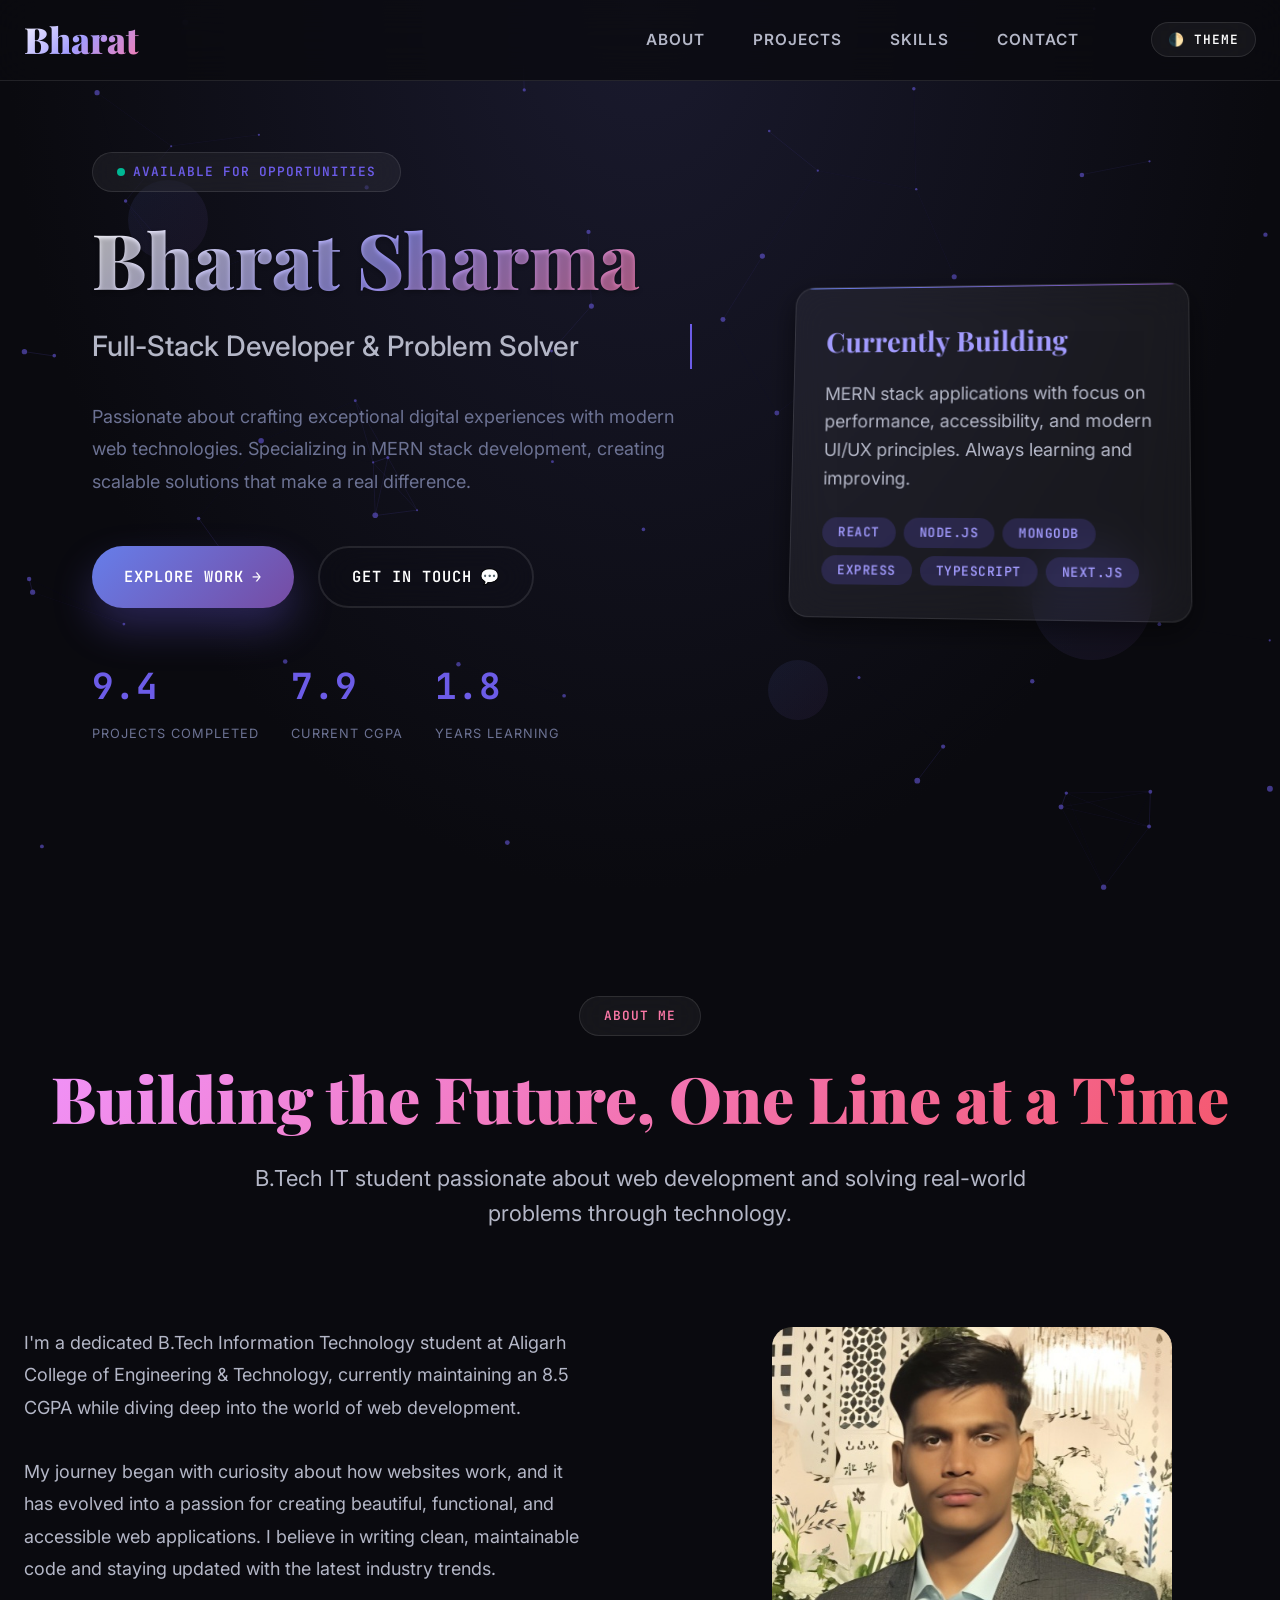
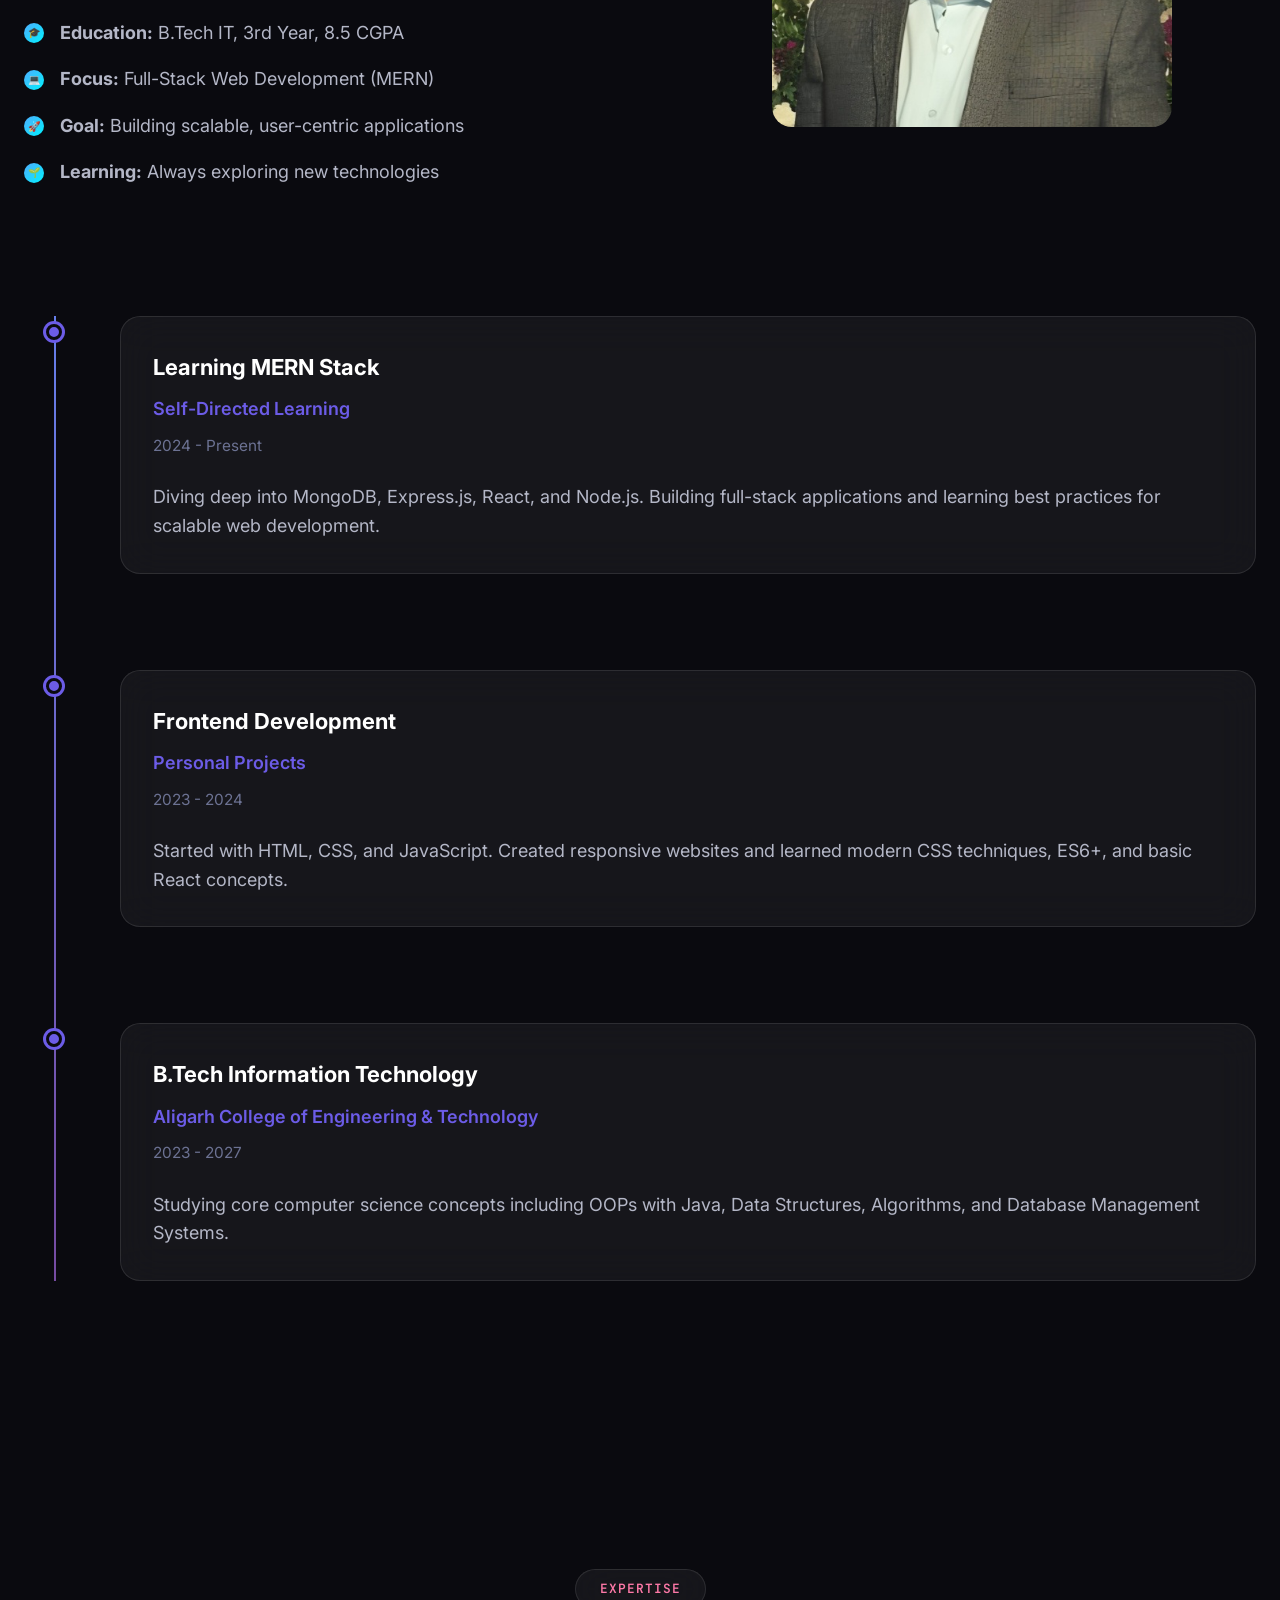
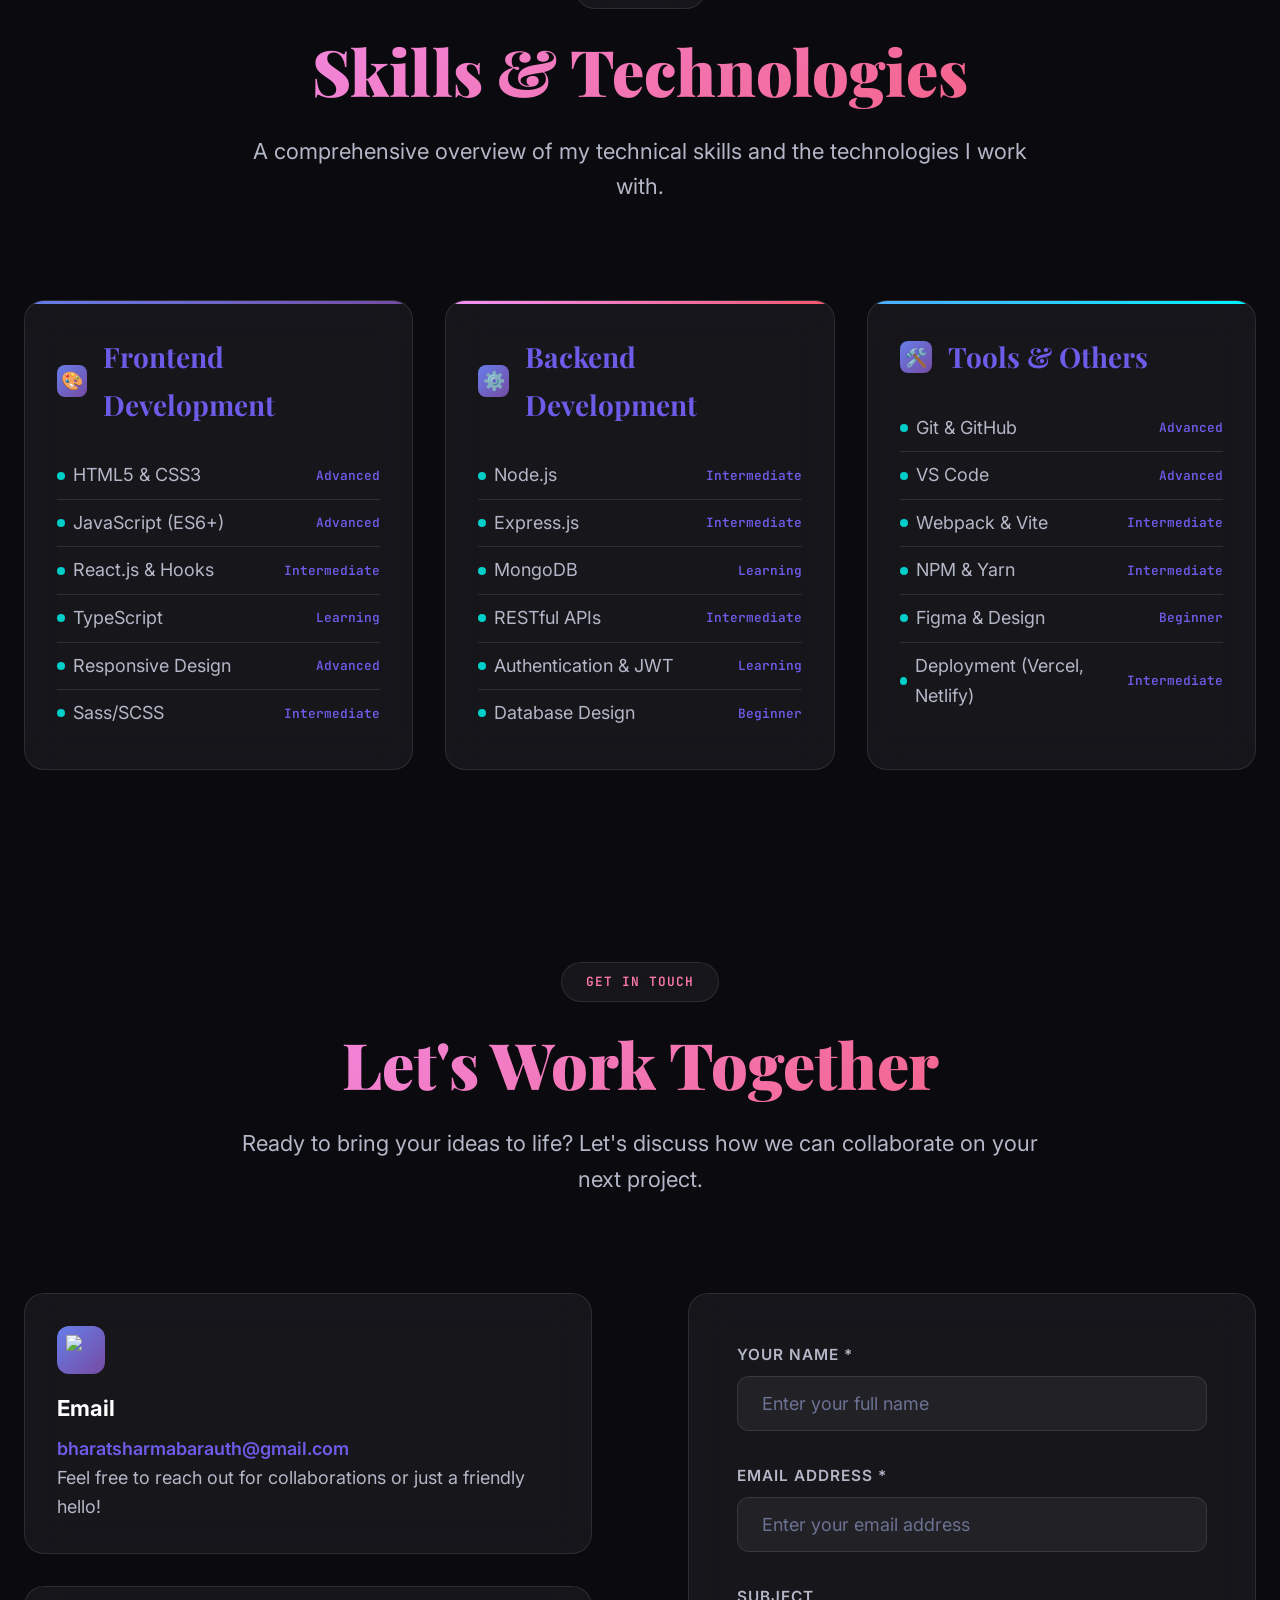
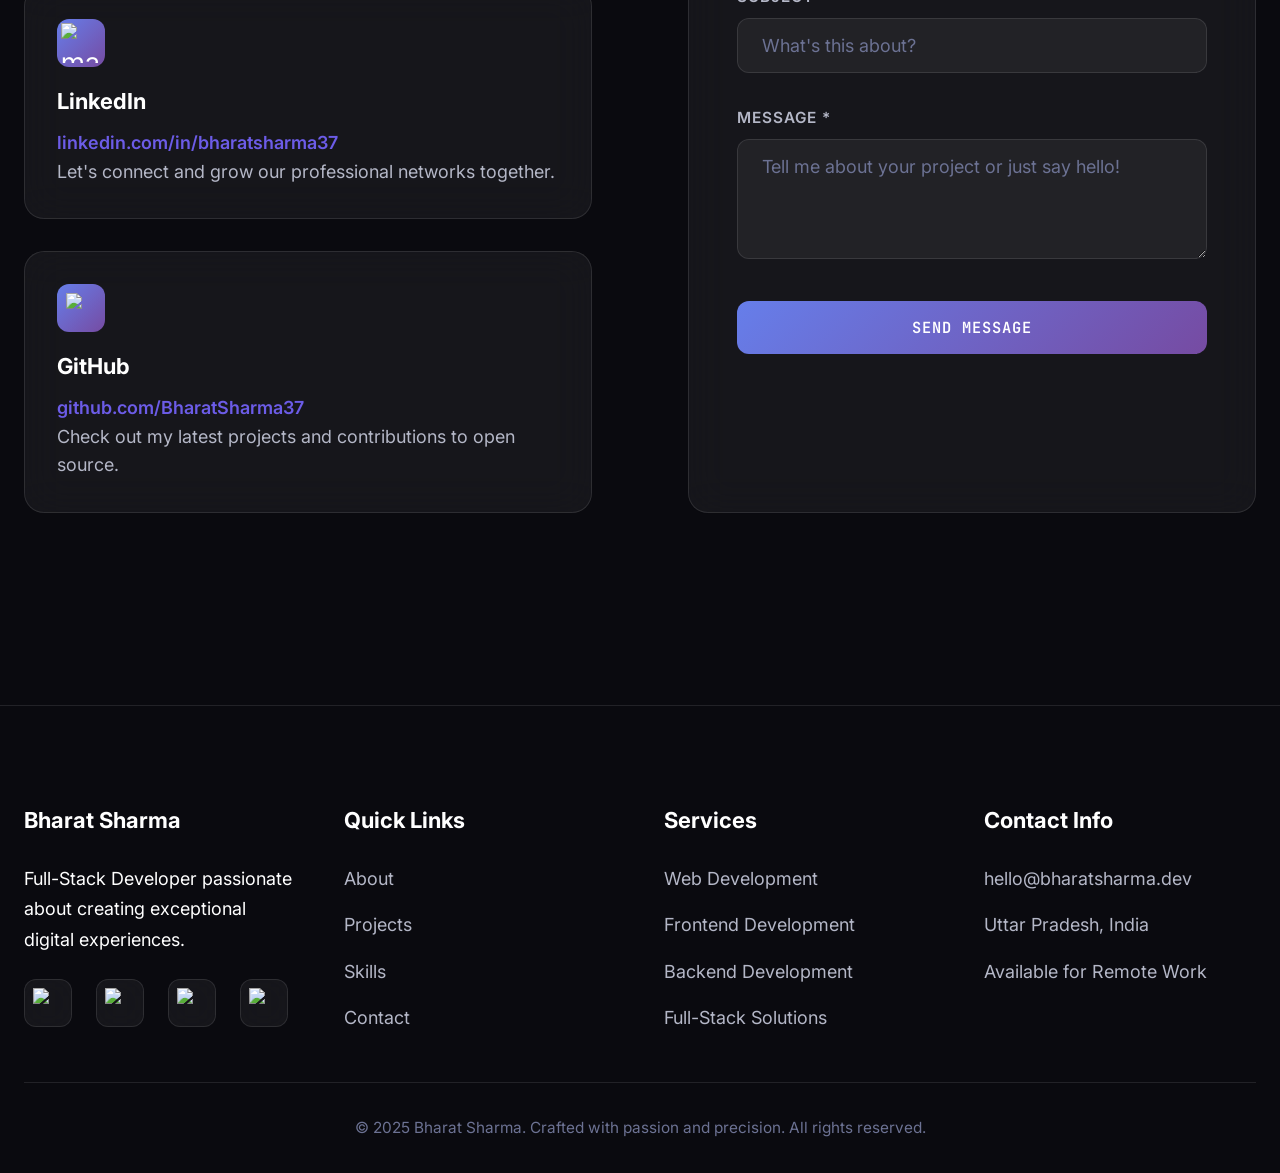
==== commit 2640efaa: "Add files via upload" ====
--- a/index.html
+++ b/index.html
@@ -1,2794 +1,781 @@
-<!DOCTYPE html>
-<html lang="en">
-<head>
-  <meta charset="utf-8">
-  <meta name="viewport" content="width=device-width, initial-scale=1, viewport-fit=cover">
-  <title>Bharat Sharma — Elite Developer Portfolio</title>
-  <meta name="description" content="Bharat Sharma - Full-stack developer crafting exceptional digital experiences with modern web technologies.">
-  <meta name="keywords" content="developer, web development, MERN stack, React, Node.js, portfolio">
-  <meta name="author" content="Bharat Sharma">
-  
-  <!-- Open Graph Meta Tags -->
-  <meta property="og:title" content="Bharat Sharma — Elite Developer Portfolio">
-  <meta property="og:description" content="Full-stack developer crafting exceptional digital experiences">
-  <meta property="og:type" content="website">
-  <meta property="og:url" content="https://bharatsharma.dev">
-  <meta property="og:image" content="https://bharatsharma.dev/preview.jpg">
-  
-  <!-- Twitter Card Meta Tags -->
-  <meta name="twitter:card" content="summary_large_image">
-  <meta name="twitter:title" content="Bharat Sharma — Elite Developer Portfolio">
-  <meta name="twitter:description" content="Full-stack developer crafting exceptional digital experiences">
-  <meta name="twitter:image" content="https://bharatsharma.dev/preview.jpg">
-  
-  <!-- Favicon -->
-  <link rel="icon" type="image/svg+xml" href="data:image/svg+xml,<svg xmlns='http://www.w3.org/2000/svg' viewBox='0 0 100 100'><text y='.9em' font-size='90'>💻</text></svg>">
-  
-  <!-- Preload Critical Resources -->
-  <link rel="preconnect" href="https://fonts.gstatic.com" crossorigin>
-  <link rel="preload" href="https://fonts.googleapis.com/css2?family=Inter:wght@300;400;500;600;700;800;900&family=JetBrains+Mono:wght@400;500;600;700&family=Playfair+Display:wght@400;700;900&display=swap" as="style">
-  <link href="https://fonts.googleapis.com/css2?family=Inter:wght@300;400;500;600;700;800;900&family=JetBrains+Mono:wght@400;500;600;700&family=Playfair+Display:wght@400;700;900&display=swap" rel="stylesheet">
-  
-  <!-- PWA Manifest -->
-  <link rel="manifest" href="data:application/json,{
-    'name': 'Bharat Sharma Portfolio',
-    'short_name': 'Bharat.dev',
-    'start_url': '/',
-    'display': 'standalone',
-    'background_color': '#0a0a0f',
-    'theme_color': '#6c5ce7'
-  }">
-  
-  <style>
-    /* CSS Custom Properties & Base Styles */
-    :root {
-      /* Color Palette */
-      --primary-bg: #0a0a0f;
-      --secondary-bg: #1a1a2e;
-      --accent-bg: #16213e;
-      --glass-bg: rgba(255, 255, 255, 0.05);
-      --glass-border: rgba(255, 255, 255, 0.1);
-      --text-primary: #ffffff;
-      --text-secondary: #b4b7c7;
-      --text-muted: #6c7293;
-      --accent-primary: #6c5ce7;
-      --accent-secondary: #a29bfe;
-      --accent-tertiary: #fd79a8;
-      --accent-quaternary: #00cec9;
-      --accent-success: #00b894;
-      --accent-warning: #fdcb6e;
-      --accent-error: #e17055;
-      
-      /* Gradients */
-      --gradient-primary: linear-gradient(135deg, #667eea 0%, #764ba2 100%);
-      --gradient-secondary: linear-gradient(135deg, #f093fb 0%, #f5576c 100%);
-      --gradient-tertiary: linear-gradient(135deg, #4facfe 0%, #00f2fe 100%);
-      --gradient-quaternary: linear-gradient(135deg, #43e97b 0%, #38f9d7 100%);
-      --gradient-text: linear-gradient(135deg, #ffffff 0%, #a29bfe 50%, #fd79a8 100%);
-      --gradient-card: linear-gradient(135deg, rgba(255,255,255,0.1) 0%, rgba(255,255,255,0.05) 100%);
-      
-      /* Shadows */
-      --shadow-primary: 0 20px 40px rgba(108, 92, 231, 0.3);
-      --shadow-secondary: 0 10px 30px rgba(0, 0, 0, 0.5);
-      --shadow-tertiary: 0 5px 15px rgba(0, 0, 0, 0.3);
-      --shadow-glow: 0 0 20px rgba(108, 92, 231, 0.5);
-      --shadow-text: 0 2px 4px rgba(0, 0, 0, 0.3);
-      
-      /* Border Radius */
-      --radius-sm: 8px;
-      --radius-md: 12px;
-      --radius-lg: 20px;
-      --radius-xl: 30px;
-      --radius-full: 9999px;
-      
-      /* Transitions */
-      --transition-fast: 0.15s cubic-bezier(0.4, 0, 0.2, 1);
-      --transition-medium: 0.3s cubic-bezier(0.4, 0, 0.2, 1);
-      --transition-slow: 0.6s cubic-bezier(0.4, 0, 0.2, 1);
-      --transition-bounce: 0.5s cubic-bezier(0.68, -0.55, 0.265, 1.55);
-      
-      /* Spacing */
-      --space-xs: 4px;
-      --space-sm: 8px;
-      --space-md: 16px;
-      --space-lg: 24px;
-      --space-xl: 32px;
-      --space-2xl: 48px;
-      --space-3xl: 64px;
-      --space-4xl: 96px;
-      
-      /* Typography */
-      --font-size-xs: clamp(12px, 1vw, 14px);
-      --font-size-sm: clamp(14px, 1.2vw, 16px);
-      --font-size-base: clamp(16px, 1.5vw, 18px);
-      --font-size-lg: clamp(18px, 2vw, 22px);
-      --font-size-xl: clamp(20px, 2.5vw, 28px);
-      --font-size-2xl: clamp(24px, 3vw, 36px);
-      --font-size-3xl: clamp(28px, 4vw, 48px);
-      --font-size-4xl: clamp(32px, 5vw, 64px);
-      --font-size-5xl: clamp(40px, 6vw, 80px);
-      
-      /* Z-Index Scale */
-      --z-dropdown: 1000;
-      --z-sticky: 1010;
-      --z-fixed: 1020;
-      --z-modal-backdrop: 1030;
-      --z-modal: 1040;
-      --z-popover: 1050;
-      --z-tooltip: 1060;
-      --z-toast: 1070;
-    }
-    
-    /* Light Theme */
-    [data-theme="light"] {
-      --primary-bg: #ffffff;
-      --secondary-bg: #f8fafc;
-      --accent-bg: #e2e8f0;
-      --glass-bg: rgba(0, 0, 0, 0.05);
-      --glass-border: rgba(0, 0, 0, 0.1);
-      --text-primary: #1a202c;
-      --text-secondary: #4a5568;
-      --text-muted: #718096;
-      --shadow-primary: 0 20px 40px rgba(108, 92, 231, 0.2);
-      --shadow-secondary: 0 10px 30px rgba(0, 0, 0, 0.1);
-      --shadow-tertiary: 0 5px 15px rgba(0, 0, 0, 0.08);
-    }
-    
-    /* Reset & Base Styles */
-    *, *::before, *::after {
-      box-sizing: border-box;
-      margin: 0;
-      padding: 0;
-    }
-    
-    html {
-      scroll-behavior: smooth;
-      overflow-x: hidden;
-      scroll-padding-top: 80px;
-    }
-    
-    body {
-      font-family: 'Inter', system-ui, -apple-system, BlinkMacSystemFont, sans-serif;
-      background-color: var(--primary-bg);
-      color: var(--text-primary);
-      line-height: 1.7;
-      overflow-x: hidden;
-      font-size: var(--font-size-base);
-      -webkit-font-smoothing: antialiased;
-      -moz-osx-font-smoothing: grayscale;
-      text-rendering: optimizeLegibility;
-      transition: background-color var(--transition-medium), color var(--transition-medium);
-    }
-    
-    /* Improved Scrollbar */
-    ::-webkit-scrollbar {
-      width: 8px;
-      height: 8px;
-    }
-    
-    ::-webkit-scrollbar-track {
-      background: var(--secondary-bg);
-    }
-    
-    ::-webkit-scrollbar-thumb {
-      background: var(--gradient-primary);
-      border-radius: var(--radius-full);
-      border: 2px solid var(--secondary-bg);
-    }
-    
-    ::-webkit-scrollbar-thumb:hover {
-      background: var(--gradient-secondary);
-    }
-    
-    /* Selection Styles */
-    ::selection {
-      background: var(--accent-primary);
-      color: white;
-    }
-    
-    /* Focus Styles */
-    :focus-visible {
-      outline: 2px solid var(--accent-primary);
-      outline-offset: 2px;
-      border-radius: var(--radius-sm);
-    }
-    
-    /* Loading Screen */
-    .loading-screen {
-      position: fixed;
-      top: 0;
-      left: 0;
-      width: 100%;
-      height: 100%;
-      background: var(--primary-bg);
-      display: flex;
-      flex-direction: column;
-      align-items: center;
-      justify-content: center;
-      z-index: var(--z-modal);
-      transition: opacity var(--transition-slow), visibility var(--transition-slow);
-    }
-    
-    .loading-screen.hidden {
-      opacity: 0;
-      visibility: hidden;
-    }
-    
-    .loader {
-      width: 60px;
-      height: 60px;
-      border: 3px solid transparent;
-      border-top: 3px solid var(--accent-primary);
-      border-radius: 50%;
-      animation: spin 1s linear infinite;
-      margin-bottom: var(--space-lg);
-    }
-    
-    .loading-text {
-      font-family: 'JetBrains Mono', monospace;
-      font-size: var(--font-size-sm);
-      color: var(--text-secondary);
-      text-transform: uppercase;
-      letter-spacing: 2px;
-      animation: pulse 2s ease-in-out infinite;
-    }
-    
-    @keyframes spin {
-      0% { transform: rotate(0deg); }
-      100% { transform: rotate(360deg); }
-    }
-    
-    @keyframes pulse {
-      0%, 100% { opacity: 1; }
-      50% { opacity: 0.5; }
-    }
-    
-    /* Neural Network Background */
-    .neural-bg {
-      position: fixed;
-      top: 0;
-      left: 0;
-      width: 100%;
-      height: 100%;
-      z-index: -2;
-      background: radial-gradient(ellipse at top, var(--secondary-bg) 0%, var(--primary-bg) 70%);
-      transition: background var(--transition-medium);
-    }
-    
-    #neural-canvas {
-      position: fixed;
-      top: 0;
-      left: 0;
-      width: 100%;
-      height: 100%;
-      z-index: -1;
-      pointer-events: none;
-      opacity: 0.8;
-      transition: opacity var(--transition-medium);
-    }
-    
-    /* Floating Elements */
-    .floating-shapes {
-      position: fixed;
-      top: 0;
-      left: 0;
-      width: 100%;
-      height: 100%;
-      z-index: -1;
-      pointer-events: none;
-      overflow: hidden;
-    }
-    
-    .floating-shape {
-      position: absolute;
-      background: var(--gradient-primary);
-      border-radius: 50%;
-      opacity: 0.1;
-      animation: float 20s ease-in-out infinite;
-    }
-    
-    .floating-shape:nth-child(1) {
-      width: 80px;
-      height: 80px;
-      top: 20%;
-      left: 10%;
-      animation-delay: 0s;
-    }
-    
-    .floating-shape:nth-child(2) {
-      width: 120px;
-      height: 120px;
-      top: 60%;
-      right: 10%;
-      animation-delay: -5s;
-    }
-    
-    .floating-shape:nth-child(3) {
-      width: 60px;
-      height: 60px;
-      bottom: 20%;
-      left: 60%;
-      animation-delay: -10s;
-    }
-    
-    @keyframes float {
-      0%, 100% {
-        transform: translateY(0px) rotate(0deg);
-      }
-      33% {
-        transform: translateY(-30px) rotate(120deg);
-      }
-      66% {
-        transform: translateY(30px) rotate(240deg);
-      }
-    }
-    
-    /* Header & Navigation */
-    .header {
-      position: fixed;
-      top: 0;
-      left: 0;
-      right: 0;
-      z-index: var(--z-sticky);
-      background: rgba(10, 10, 15, 0.8);
-      backdrop-filter: blur(20px);
-      border-bottom: 1px solid var(--glass-border);
-      transition: all var(--transition-medium);
-    }
-    
-    .header.scrolled {
-      background: rgba(10, 10, 15, 0.95);
-      box-shadow: var(--shadow-tertiary);
-    }
-    
-    .nav-container {
-      max-width: 1400px;
-      margin: 0 auto;
-      padding: 0 var(--space-lg);
-      display: flex;
-      justify-content: space-between;
-      align-items: center;
-      height: 80px;
-    }
-    
-    .logo {
-      font-family: 'Playfair Display', serif;
-      font-size: var(--font-size-2xl);
-      font-weight: 900;
-      background: var(--gradient-text);
-      -webkit-background-clip: text;
-      -webkit-text-fill-color: transparent;
-      background-clip: text;
-      cursor: pointer;
-      transition: transform var(--transition-fast);
-    }
-    
-    .logo:hover {
-      transform: scale(1.05);
-    }
-    
-    .nav-menu {
-      display: flex;
-      gap: var(--space-2xl);
-      list-style: none;
-      align-items: center;
-    }
-    
-    .nav-link {
-      color: var(--text-secondary);
-      text-decoration: none;
-      font-weight: 600;
-      font-size: var(--font-size-sm);
-      text-transform: uppercase;
-      letter-spacing: 1px;
-      transition: all var(--transition-fast);
-      position: relative;
-      padding: var(--space-sm) 0;
-    }
-    
-    .nav-link::after {
-      content: '';
-      position: absolute;
-      bottom: 0;
-      left: 0;
-      width: 0;
-      height: 2px;
-      background: var(--gradient-primary);
-      transition: width var(--transition-medium);
-    }
-    
-    .nav-link:hover,
-    .nav-link.active {
-      color: var(--text-primary);
-    }
-    
-    .nav-link:hover::after,
-    .nav-link.active::after {
-      width: 100%;
-    }
-    
-    .theme-toggle {
-      background: var(--glass-bg);
-      backdrop-filter: blur(20px);
-      border: 1px solid var(--glass-border);
-      border-radius: var(--radius-full);
-      padding: var(--space-sm) var(--space-md);
-      cursor: pointer;
-      transition: all var(--transition-fast);
-      color: var(--text-primary);
-      font-family: 'JetBrains Mono', monospace;
-      font-size: var(--font-size-xs);
-      font-weight: 600;
-      text-transform: uppercase;
-      letter-spacing: 1px;
-      margin-left: var(--space-lg);
-    }
-    
-    .theme-toggle:hover {
-      background: rgba(255, 255, 255, 0.1);
-      transform: scale(1.05);
-    }
-    
-    .mobile-menu-toggle {
-      display: none;
-      background: none;
-      border: none;
-      color: var(--text-primary);
-      font-size: var(--font-size-xl);
-      cursor: pointer;
-      padding: var(--space-sm);
-      transition: transform var(--transition-fast);
-    }
-    
-    .mobile-menu-toggle:hover {
-      transform: scale(1.1);
-    }
-    
-    .mobile-menu {
-      position: fixed;
-      top: 0;
-      right: -100%;
-      width: 300px;
-      height: 100vh;
-      background: var(--glass-bg);
-      backdrop-filter: blur(30px);
-      border-left: 1px solid var(--glass-border);
-      padding: var(--space-4xl) var(--space-lg) var(--space-lg);
-      display: flex;
-      flex-direction: column;
-      gap: var(--space-xl);
-      transition: right var(--transition-slow);
-      z-index: var(--z-modal);
-    }
-    
-    .mobile-menu.active {
-      right: 0;
-    }
-    
-    .mobile-menu-overlay {
-      position: fixed;
-      top: 0;
-      left: 0;
-      width: 100%;
-      height: 100%;
-      background: rgba(0, 0, 0, 0.5);
-      opacity: 0;
-      visibility: hidden;
-      transition: all var(--transition-medium);
-      z-index: var(--z-modal-backdrop);
-    }
-    
-    .mobile-menu-overlay.active {
-      opacity: 1;
-      visibility: visible;
-    }
-    
-    .mobile-menu-close {
-      position: absolute;
-      top: var(--space-lg);
-      right: var(--space-lg);
-      background: none;
-      border: none;
-      color: var(--text-primary);
-      font-size: var(--font-size-xl);
-      cursor: pointer;
-      padding: var(--space-sm);
-    }
-    
-    .mobile-nav-link {
-      color: var(--text-primary);
-      text-decoration: none;
-      font-weight: 600;
-      font-size: var(--font-size-lg);
-      text-transform: uppercase;
-      letter-spacing: 1px;
-      padding: var(--space-md) 0;
-      border-bottom: 1px solid var(--glass-border);
-      transition: all var(--transition-fast);
-    }
-    
-    .mobile-nav-link:hover {
-      color: var(--accent-primary);
-      padding-left: var(--space-md);
-    }
-    
-    /* Container */
-    .container {
-      max-width: 1400px;
-      margin: 0 auto;
-      padding: 0 var(--space-lg);
-    }
-    
-    /* Hero Section */
-    .hero {
-      min-height: 100vh;
-      display: flex;
-      align-items: center;
-      position: relative;
-      overflow: hidden;
-      padding: var(--space-4xl) 0;
-    }
-    
-    .hero-content {
-      display: grid;
-      grid-template-columns: 1fr 400px;
-      gap: var(--space-4xl);
-      align-items: center;
-      width: 100%;
-      position: relative;
-      z-index: 1;
-    }
-    
-    .hero-text {
-      animation: slideInLeft 1s ease-out;
-    }
-    
-    .hero-badge {
-      display: inline-flex;
-      align-items: center;
-      gap: var(--space-sm);
-      background: var(--glass-bg);
-      backdrop-filter: blur(20px);
-      border: 1px solid var(--glass-border);
-      border-radius: var(--radius-full);
-      padding: var(--space-sm) var(--space-lg);
-      margin-bottom: var(--space-lg);
-      font-family: 'JetBrains Mono', monospace;
-      font-size: var(--font-size-xs);
-      font-weight: 600;
-      text-transform: uppercase;
-      letter-spacing: 1px;
-      color: var(--accent-primary);
-    }
-    
-    .hero-badge .badge-dot {
-      width: 8px;
-      height: 8px;
-      background: var(--accent-success);
-      border-radius: 50%;
-      animation: pulse-dot 2s ease-in-out infinite;
-    }
-    
-    @keyframes pulse-dot {
-      0%, 100% {
-        transform: scale(1);
-        opacity: 1;
-      }
-      50% {
-        transform: scale(1.2);
-        opacity: 0.8;
-      }
-    }
-    
-    .hero-title {
-      font-family: 'Playfair Display', serif;
-      font-size: var(--font-size-5xl);
-      font-weight: 900;
-      line-height: 1.1;
-      margin-bottom: var(--space-lg);
-      background: var(--gradient-text);
-      -webkit-background-clip: text;
-      -webkit-text-fill-color: transparent;
-      background-clip: text;
-      text-shadow: var(--shadow-text);
-    }
-    
-    .hero-subtitle {
-      font-size: var(--font-size-xl);
-      color: var(--text-secondary);
-      margin-bottom: var(--space-xl);
-      font-weight: 500;
-      line-height: 1.6;
-    }
-    
-    .typewriter {
-      overflow: hidden;
-      border-right: 2px solid var(--accent-primary);
-      white-space: nowrap;
-      animation: typewriter 3s steps(40) 1s forwards, blink 1s infinite;
-      width: 0;
-    }
-    
-    @keyframes typewriter {
-      from { width: 0; }
-      to { width: 100%; }
-    }
-    
-    @keyframes blink {
-      0%, 50% { border-color: var(--accent-primary); }
-      51%, 100% { border-color: transparent; }
-    }
-    
-    .hero-description {
-      font-size: var(--font-size-base);
-      color: var(--text-muted);
-      margin-bottom: var(--space-2xl);
-      line-height: 1.8;
-      max-width: 600px;
-    }
-    
-    .cta-buttons {
-      display: flex;
-      gap: var(--space-lg);
-      flex-wrap: wrap;
-      margin-bottom: var(--space-2xl);
-    }
-    
-    .btn {
-      display: inline-flex;
-      align-items: center;
-      justify-content: center;
-      gap: var(--space-sm);
-      padding: var(--space-md) var(--space-xl);
-      border: none;
-      border-radius: var(--radius-full);
-      font-family: 'JetBrains Mono', monospace;
-      font-weight: 600;
-      font-size: var(--font-size-sm);
-      text-decoration: none;
-      text-transform: uppercase;
-      letter-spacing: 1px;
-      cursor: pointer;
-      transition: all var(--transition-medium);
-      position: relative;
-      overflow: hidden;
-      min-width: 160px;
-    }
-    
-    .btn::before {
-      content: '';
-      position: absolute;
-      top: 0;
-      left: -100%;
-      width: 100%;
-      height: 100%;
-      background: linear-gradient(90deg, transparent, rgba(255, 255, 255, 0.2), transparent);
-      transition: left 0.5s;
-    }
-    
-    .btn:hover::before {
-      left: 100%;
-    }
-    
-    .btn-primary {
-      background: var(--gradient-primary);
-      color: white;
-      box-shadow: var(--shadow-primary);
-    }
-    
-    .btn-primary:hover {
-      transform: translateY(-3px);
-      box-shadow: 0 25px 50px rgba(108, 92, 231, 0.4);
-    }
-    
-    .btn-secondary {
-      background: transparent;
-      color: var(--text-primary);
-      border: 2px solid var(--glass-border);
-      backdrop-filter: blur(20px);
-    }
-    
-    .btn-secondary:hover {
-      background: var(--glass-bg);
-      border-color: var(--accent-primary);
-      transform: translateY(-2px);
-    }
-    
-    .hero-stats {
-      display: flex;
-      gap: var(--space-xl);
-    }
-    
-    .stat-item {
-      text-align: left;
-    }
-    
-    .stat-number {
-      font-family: 'JetBrains Mono', monospace;
-      font-size: var(--font-size-2xl);
-      font-weight: 700;
-      color: var(--accent-primary);
-      display: block;
-    }
-    
-    .stat-label {
-      font-size: var(--font-size-xs);
-      color: var(--text-muted);
-      text-transform: uppercase;
-      letter-spacing: 1px;
-      margin-top: var(--space-xs);
-    }
-    
-    .floating-card {
-      background: var(--glass-bg);
-      backdrop-filter: blur(20px);
-      border: 1px solid var(--glass-border);
-      border-radius: var(--radius-lg);
-      padding: var(--space-xl);
-      transform: perspective(1000px) rotateY(-5deg) rotateX(5deg);
-      transition: all var(--transition-slow);
-      box-shadow: var(--shadow-secondary);
-      animation: slideInRight 1s ease-out;
-      position: relative;
-      overflow: hidden;
-    }
-    
-    .floating-card::before {
-      content: '';
-      position: absolute;
-      top: 0;
-      left: 0;
-      right: 0;
-      height: 1px;
-      background: var(--gradient-primary);
-    }
-    
-    .floating-card:hover {
-      transform: perspective(1000px) rotateY(0deg) rotateX(0deg) translateY(-10px);
-      box-shadow: var(--shadow-primary);
-    }
-    
-    .card-title {
-      font-family: 'Playfair Display', serif;
-      font-size: var(--font-size-xl);
-      font-weight: 700;
-      margin-bottom: var(--space-md);
-      color: var(--accent-secondary);
-    }
-    
-    .card-description {
-      color: var(--text-secondary);
-      line-height: 1.6;
-      margin-bottom: var(--space-lg);
-    }
-    
-    .tech-stack {
-      display: flex;
-      flex-wrap: wrap;
-      gap: var(--space-sm);
-    }
-    
-    .tech-tag {
-      background: rgba(108, 92, 231, 0.2);
-      color: var(--accent-secondary);
-      padding: var(--space-xs) var(--space-md);
-      border-radius: var(--radius-full);
-      font-size: var(--font-size-xs);
-      font-weight: 600;
-      font-family: 'JetBrains Mono', monospace;
-      text-transform: uppercase;
-      letter-spacing: 0.5px;
-    }
-    
-    /* Section Styles */
-    .section {
-      padding: var(--space-4xl) 0;
-      position: relative;
-    }
-    
-    .section-header {
-      text-align: center;
-      margin-bottom: var(--space-4xl);
-    }
-    
-    .section-badge {
-      display: inline-block;
-      background: var(--glass-bg);
-      backdrop-filter: blur(20px);
-      border: 1px solid var(--glass-border);
-      border-radius: var(--radius-full);
-      padding: var(--space-sm) var(--space-lg);
-      margin-bottom: var(--space-lg);
-      font-family: 'JetBrains Mono', monospace;
-      font-size: var(--font-size-xs);
-      font-weight: 600;
-      text-transform: uppercase;
-      letter-spacing: 1px;
-      color: var(--accent-tertiary);
-    }
-    
-    .section-title {
-      font-family: 'Playfair Display', serif;
-      font-size: var(--font-size-4xl);
-      font-weight: 900;
-      margin-bottom: var(--space-lg);
-      background: var(--gradient-secondary);
-      -webkit-background-clip: text;
-      -webkit-text-fill-color: transparent;
-      background-clip: text;
-      line-height: 1.2;
-    }
-    
-    .section-description {
-      font-size: var(--font-size-lg);
-      color: var(--text-secondary);
-      max-width: 800px;
-      margin: 0 auto;
-      line-height: 1.6;
-    }
-    
-    /* About Section */
-    .about-content {
-      display: grid;
-      grid-template-columns: 1fr 1fr;
-      gap: var(--space-4xl);
-      align-items: start;
-    }
-    
-    .about-text {
-      font-size: var(--font-size-base);
-      color: var(--text-secondary);
-      line-height: 1.8;
-      margin-bottom: var(--space-xl);
-    }
-    
-    .about-highlights {
-      list-style: none;
-      margin-bottom: var(--space-xl);
-    }
-    
-    .about-highlights li {
-      display: flex;
-      align-items: center;
-      gap: var(--space-md);
-      margin-bottom: var(--space-md);
-      font-size: var(--font-size-base);
-      color: var(--text-secondary);
-    }
-    
-    .highlight-icon {
-      width: 20px;
-      height: 20px;
-      background: var(--gradient-tertiary);
-      border-radius: 50%;
-      display: flex;
-      align-items: center;
-      justify-content: center;
-      font-size: 10px;
-      color: white;
-      flex-shrink: 0;
-    }
-    
-    .about-image {
-      position: relative;
-      border-radius: var(--radius-lg);
-      overflow: hidden;
-      aspect-ratio: 1;
-      background: var(--gradient-quaternary);
-      display: flex;
-      align-items: center;
-      justify-content: center;
-      font-size: var(--font-size-4xl);
-      color: white;
-    }
-    
-    /* Experience Timeline */
-    .experience-timeline {
-      position: relative;
-      margin-top: var(--space-4xl);
-    }
-    
-    .timeline-line {
-      position: absolute;
-      left: 30px;
-      top: 0;
-      bottom: 0;
-      width: 2px;
-      background: var(--gradient-primary);
-    }
-    
-    .timeline-item {
-      position: relative;
-      padding-left: var(--space-4xl);
-      margin-bottom: var(--space-4xl);
-    }
-    
-    .timeline-dot {
-      position: absolute;
-      left: 22px;
-      top: 8px;
-      width: 16px;
-      height: 16px;
-      background: var(--accent-primary);
-      border-radius: 50%;
-      border: 3px solid var(--primary-bg);
-      box-shadow: 0 0 0 3px var(--accent-primary);
-    }
-    
-    .timeline-content {
-      background: var(--glass-bg);
-      backdrop-filter: blur(20px);
-      border: 1px solid var(--glass-border);
-      border-radius: var(--radius-lg);
-      padding: var(--space-xl);
-      transition: transform var(--transition-medium);
-    }
-    
-    .timeline-content:hover {
-      transform: translateY(-5px);
-    }
-    
-    .timeline-title {
-      font-size: var(--font-size-lg);
-      font-weight: 700;
-      color: var(--text-primary);
-      margin-bottom: var(--space-sm);
-    }
-    
-    .timeline-company {
-      color: var(--accent-primary);
-      font-weight: 600;
-      margin-bottom: var(--space-sm);
-    }
-    
-    .timeline-period {
-      color: var(--text-muted);
-      font-size: var(--font-size-sm);
-      margin-bottom: var(--space-lg);
-    }
-    
-    .timeline-description {
-      color: var(--text-secondary);
-      line-height: 1.6;
-    }
-    
-    /* Projects Grid */
-    .projects-grid {
-      display: grid;
-      grid-template-columns: repeat(auto-fit, minmax(350px, 1fr));
-      gap: var(--space-2xl);
-      margin-top: var(--space-4xl);
-    }
-    
-    .project-card {
-      background: var(--glass-bg);
-      backdrop-filter: blur(20px);
-      border: 1px solid var(--glass-border);
-      border-radius: var(--radius-lg);
-      overflow: hidden;
-      transition: all var(--transition-slow);
-      cursor: pointer;
-      position: relative;
-      group: hover;
-    }
-    
-    .project-card:hover {
-      transform: translateY(-10px) rotateX(2deg);
-      box-shadow: var(--shadow-primary);
-    }
-    
-    .project-image {
-      height: 200px;
-      background: var(--gradient-tertiary);
-      position: relative;
-      overflow: hidden;
-      display: flex;
-      align-items: center;
-      justify-content: center;
-      font-size: var(--font-size-3xl);
-      color: white;
-      font-weight: 700;
-    }
-    
-    .project-image::before {
-      content: '';
-      position: absolute;
-      top: 0;
-      left: -100%;
-      width: 100%;
-      height: 100%;
-      background: linear-gradient(90deg, transparent, rgba(255, 255, 255, 0.2), transparent);
-      transition: left 0.5s;
-    }
-    
-    .project-card:hover .project-image::before {
-      left: 100%;
-    }
-    
-    .project-content {
-      padding: var(--space-xl);
-    }
-    
-    .project-title {
-      font-size: var(--font-size-xl);
-      font-weight: 700;
-      color: var(--text-primary);
-      margin-bottom: var(--space-md);
-      font-family: 'Playfair Display', serif;
-    }
-    
-    .project-description {
-      color: var(--text-secondary);
-      line-height: 1.6;
-      margin-bottom: var(--space-lg);
-    }
-    
-    .project-tags {
-      display: flex;
-      flex-wrap: wrap;
-      gap: var(--space-sm);
-      margin-bottom: var(--space-lg);
-    }
-    
-    .project-tag {
-      background: rgba(253, 121, 168, 0.2);
-      color: var(--accent-tertiary);
-      padding: var(--space-xs) var(--space-md);
-      border-radius: var(--radius-full);
-      font-size: var(--font-size-xs);
-      font-weight: 600;
-      text-transform: uppercase;
-      letter-spacing: 0.5px;
-    }
-    
-    .project-links {
-      display: flex;
-      gap: var(--space-lg);
-    }
-    
-    .project-link {
-      color: var(--accent-quaternary);
-      text-decoration: none;
-      font-weight: 600;
-      font-size: var(--font-size-sm);
-      transition: all var(--transition-fast);
-      display: flex;
-      align-items: center;
-      gap: var(--space-xs);
-    }
-    
-    .project-link:hover {
-      color: var(--text-primary);
-      transform: translateX(5px);
-    }
-    
-    /* Skills Section */
-    .skills-grid {
-      display: grid;
-      grid-template-columns: repeat(auto-fit, minmax(300px, 1fr));
-      gap: var(--space-xl);
-      margin-top: var(--space-4xl);
-    }
-    
-    .skill-category {
-      background: var(--glass-bg);
-      backdrop-filter: blur(20px);
-      border: 1px solid var(--glass-border);
-      border-radius: var(--radius-lg);
-      padding: var(--space-xl);
-      transition: all var(--transition-medium);
-      position: relative;
-      overflow: hidden;
-    }
-    
-    .skill-category::before {
-      content: '';
-      position: absolute;
-      top: 0;
-      left: 0;
-      right: 0;
-      height: 3px;
-      background: var(--gradient-primary);
-    }
-    
-    .skill-category:hover {
-      transform: translateY(-10px);
-      box-shadow: var(--shadow-secondary);
-    }
-    
-    .skill-category:nth-child(2)::before {
-      background: var(--gradient-secondary);
-    }
-    
-    .skill-category:nth-child(3)::before {
-      background: var(--gradient-tertiary);
-    }
-    
-    .skill-title {
-      font-family: 'Playfair Display', serif;
-      font-size: var(--font-size-xl);
-      font-weight: 700;
-      margin-bottom: var(--space-lg);
-      color: var(--accent-primary);
-      display: flex;
-      align-items: center;
-      gap: var(--space-md);
-    }
-    
-    .skill-icon {
-      width: 32px;
-      height: 32px;
-      background: var(--gradient-primary);
-      border-radius: var(--radius-sm);
-      display: flex;
-      align-items: center;
-      justify-content: center;
-      font-size: var(--font-size-base);
-    }
-    
-    .skill-list {
-      list-style: none;
-    }
-    
-    .skill-item {
-      display: flex;
-      align-items: center;
-      justify-content: space-between;
-      padding: var(--space-sm) 0;
-      color: var(--text-secondary);
-      border-bottom: 1px solid var(--glass-border);
-      transition: all var(--transition-fast);
-    }
-    
-    .skill-item:last-child {
-      border-bottom: none;
-    }
-    
-    .skill-item:hover {
-      color: var(--text-primary);
-      padding-left: var(--space-md);
-    }
-    
-    .skill-name {
-      display: flex;
-      align-items: center;
-      gap: var(--space-sm);
-    }
-    
-    .skill-dot {
-      width: 8px;
-      height: 8px;
-      background: var(--accent-quaternary);
-      border-radius: 50%;
-    }
-    
-    .skill-level {
-      font-family: 'JetBrains Mono', monospace;
-      font-size: var(--font-size-xs);
-      font-weight: 600;
-      color: var(--accent-primary);
-    }
-    
-    /* Contact Section */
-    .contact-container {
-      display: grid;
-      grid-template-columns: 1fr 1fr;
-      gap: var(--space-4xl);
-      margin-top: var(--space-4xl);
-    }
-    
-    .contact-info {
-      display: flex;
-      flex-direction: column;
-      gap: var(--space-xl);
-    }
-    
-    .contact-item {
-      background: var(--glass-bg);
-      backdrop-filter: blur(20px);
-      border: 1px solid var(--glass-border);
-      border-radius: var(--radius-lg);
-      padding: var(--space-xl);
-      transition: all var(--transition-medium);
-    }
-    
-    .contact-item:hover {
-      transform: translateY(-5px);
-      box-shadow: var(--shadow-secondary);
-    }
-    
-    .contact-icon {
-      width: 48px;
-      height: 48px;
-      background: var(--gradient-primary);
-      border-radius: var(--radius-md);
-      display: flex;
-      align-items: center;
-      justify-content: center;
-      font-size: var(--font-size-xl);
-      margin-bottom: var(--space-md);
-    }
-    
-    .contact-title {
-      font-size: var(--font-size-lg);
-      font-weight: 700;
-      color: var(--text-primary);
-      margin-bottom: var(--space-sm);
-    }
-    
-    .contact-details {
-      color: var(--text-secondary);
-      line-height: 1.6;
-    }
-    
-    .contact-link {
-      color: var(--accent-primary);
-      text-decoration: none;
-      font-weight: 600;
-      transition: color var(--transition-fast);
-    }
-    
-    .contact-link:hover {
-      color: var(--accent-secondary);
-    }
-    
-    .contact-form {
-      background: var(--glass-bg);
-      backdrop-filter: blur(20px);
-      border: 1px solid var(--glass-border);
-      border-radius: var(--radius-lg);
-      padding: var(--space-2xl);
-    }
-    
-    .form-group {
-      margin-bottom: var(--space-xl);
-    }
-    
-    .form-label {
-      display: block;
-      margin-bottom: var(--space-sm);
-      color: var(--text-secondary);
-      font-weight: 600;
-      font-size: var(--font-size-sm);
-      text-transform: uppercase;
-      letter-spacing: 1px;
-    }
-    
-    .form-input {
-      width: 100%;
-      padding: var(--space-md) var(--space-lg);
-      background: rgba(255, 255, 255, 0.05);
-      border: 1px solid var(--glass-border);
-      border-radius: var(--radius-md);
-      color: var(--text-primary);
-      font-size: var(--font-size-base);
-      font-family: inherit;
-      transition: all var(--transition-fast);
-    }
-    
-    .form-input:focus {
-      outline: none;
-      border-color: var(--accent-primary);
-      background: rgba(255, 255, 255, 0.08);
-      box-shadow: 0 0 0 3px rgba(108, 92, 231, 0.1);
-    }
-    
-    .form-input::placeholder {
-      color: var(--text-muted);
-    }
-    
-    .form-textarea {
-      resize: vertical;
-      min-height: 120px;
-    }
-    
-    .form-submit {
-      width: 100%;
-      padding: var(--space-md) var(--space-xl);
-      background: var(--gradient-primary);
-      color: white;
-      border: none;
-      border-radius: var(--radius-md);
-      font-family: 'JetBrains Mono', monospace;
-      font-weight: 600;
-      font-size: var(--font-size-sm);
-      text-transform: uppercase;
-      letter-spacing: 1px;
-      cursor: pointer;
-      transition: all var(--transition-medium);
-      position: relative;
-      overflow: hidden;
-    }
-    
-    .form-submit:hover {
-      transform: translateY(-2px);
-      box-shadow: var(--shadow-primary);
-    }
-    
-    .form-submit:active {
-      transform: translateY(0);
-    }
-    
-    .form-message {
-      margin-top: var(--space-md);
-      padding: var(--space-md);
-      border-radius: var(--radius-md);
-      font-size: var(--font-size-sm);
-      text-align: center;
-      display: none;
-    }
-    
-    .form-message.success {
-      background: rgba(0, 184, 148, 0.1);
-      border: 1px solid var(--accent-success);
-      color: var(--accent-success);
-    }
-    
-    .form-message.error {
-      background: rgba(225, 112, 85, 0.1);
-      border: 1px solid var(--accent-error);
-      color: var(--accent-error);
-    }
-    
-    /* Footer */
-    .footer {
-      padding: var(--space-4xl) 0 var(--space-xl);
-      border-top: 1px solid var(--glass-border);
-      margin-top: var(--space-4xl);
-    }
-    
-    .footer-content {
-      display: grid;
-      grid-template-columns: repeat(auto-fit, minmax(250px, 1fr));
-      gap: var(--space-2xl);
-      margin-bottom: var(--space-2xl);
-    }
-    
-    .footer-section h3 {
-      font-size: var(--font-size-lg);
-      font-weight: 700;
-      color: var(--text-primary);
-      margin-bottom: var(--space-lg);
-    }
-    
-    .footer-links {
-      list-style: none;
-      display: flex;
-      flex-direction: column;
-      gap: var(--space-md);
-    }
-    
-    .footer-link {
-      color: var(--text-secondary);
-      text-decoration: none;
-      transition: color var(--transition-fast);
-    }
-    
-    .footer-link:hover {
-      color: var(--accent-primary);
-    }
-    
-    .social-links {
-      display: flex;
-      gap: var(--space-lg);
-      margin-top: var(--space-lg);
-    }
-    
-    .social-link {
-      display: flex;
-      align-items: center;
-      justify-content: center;
-      width: 48px;
-      height: 48px;
-      background: var(--glass-bg);
-      backdrop-filter: blur(20px);
-      border: 1px solid var(--glass-border);
-      border-radius: var(--radius-md);
-      color: var(--text-secondary);
-      text-decoration: none;
-      font-size: var(--font-size-lg);
-      transition: all var(--transition-medium);
-    }
-    
-    .social-link:hover {
-      background: var(--accent-primary);
-      color: white;
-      transform: translateY(-3px);
-      box-shadow: var(--shadow-tertiary);
-    }
-    
-    .footer-bottom {
-      text-align: center;
-      padding-top: var(--space-xl);
-      border-top: 1px solid var(--glass-border);
-      color: var(--text-muted);
-      font-size: var(--font-size-sm);
-    }
-    
-    /* Back to Top Button */
-    .back-to-top {
-      position: fixed;
-      bottom: var(--space-xl);
-      right: var(--space-xl);
-      width: 56px;
-      height: 56px;
-      background: var(--gradient-primary);
-      border: none;
-      border-radius: 50%;
-      color: white;
-      font-size: var(--font-size-lg);
-      cursor: pointer;
-      transition: all var(--transition-medium);
-      opacity: 0;
-      visibility: hidden;
-      z-index: var(--z-fixed);
-      box-shadow: var(--shadow-tertiary);
-    }
-    
-    .back-to-top.visible {
-      opacity: 1;
-      visibility: visible;
-    }
-    
-    .back-to-top:hover {
-      transform: translateY(-3px) scale(1.1);
-      box-shadow: var(--shadow-primary);
-    }
-    
-    /* Scroll Animations */
-    .reveal {
-      opacity: 0;
-      transform: translateY(50px);
-      transition: all var(--transition-slow);
-    }
-    
-    .reveal.revealed {
-      opacity: 1;
-      transform: translateY(0);
-    }
-    
-    .slide-in-left {
-      opacity: 0;
-      transform: translateX(-100px);
-      transition: all var(--transition-slow);
-    }
-    
-    .slide-in-right {
-      opacity: 0;
-      transform: translateX(100px);
-      transition: all var(--transition-slow);
-    }
-    
-    .slide-in-left.revealed,
-    .slide-in-right.revealed {
-      opacity: 1;
-      transform: translateX(0);
-    }
-    
-    @keyframes slideInLeft {
-      from {
-        opacity: 0;
-        transform: translateX(-100px);
-      }
-      to {
-        opacity: 1;
-        transform: translateX(0);
-      }
-    }
-    
-    @keyframes slideInRight {
-      from {
-        opacity: 0;
-        transform: translateX(100px);
-      }
-      to {
-        opacity: 1;
-        transform: translateX(0);
-      }
-    }
-    
-    /* Responsive Design */
-    @media (max-width: 1200px) {
-      .nav-container {
-        padding: 0 var(--space-xl);
-      }
-      
-      .container {
-        padding: 0 var(--space-xl);
-      }
-      
-      .hero-content {
-        grid-template-columns: 1fr;
-        gap: var(--space-2xl);
-        text-align: center;
-      }
-      
-      .floating-card {
-        max-width: 500px;
-        margin: 0 auto;
-        transform: none;
-      }
-      
-      .about-content {
-        grid-template-columns: 1fr;
-        gap: var(--space-2xl);
-      }
-      
-      .contact-container {
-        grid-template-columns: 1fr;
-        gap: var(--space-2xl);
-      }
-    }
-    
-    @media (max-width: 768px) {
-      .nav-menu {
-        display: none;
-      }
-      
-      .mobile-menu-toggle {
-        display: block;
-      }
-      
-      .hero {
-        padding: var(--space-2xl) 0;
-        min-height: 90vh;
-      }
-      
-      .hero-title {
-        font-size: var(--font-size-3xl);
-      }
-      
-      .section {
-        padding: var(--space-2xl) 0;
-      }
-      
-      .section-title {
-        font-size: var(--font-size-2xl);
-      }
-      
-      .projects-grid {
-        grid-template-columns: 1fr;
-        gap: var(--space-xl);
-      }
-      
-      .skills-grid {
-        grid-template-columns: 1fr;
-        gap: var(--space-lg);
-      }
-      
-      .cta-buttons {
-        flex-direction: column;
-        align-items: center;
-      }
-      
-      .hero-stats {
-        justify-content: space-around;
-        flex-wrap: wrap;
-      }
-      
-      .back-to-top {
-        bottom: var(--space-lg);
-        right: var(--space-lg);
-        width: 48px;
-        height: 48px;
-      }
-      
-      .timeline-item {
-        padding-left: var(--space-2xl);
-      }
-      
-      .timeline-line {
-        left: 15px;
-      }
-      
-      .timeline-dot {
-        left: 7px;
-      }
-    }
-    
-    @media (max-width: 480px) {
-      .container {
-        padding: 0 var(--space-md);
-      }
-      
-      .nav-container {
-        padding: 0 var(--space-md);
-        height: 70px;
-      }
-      
-      .logo {
-        font-size: var(--font-size-lg);
-      }
-      
-      .hero-title {
-        font-size: var(--font-size-2xl);
-      }
-      
-      .floating-card,
-      .project-card,
-      .skill-category,
-      .contact-form,
-      .contact-item {
-        padding: var(--space-lg);
-      }
-      
-      .btn {
-        min-width: 140px;
-        padding: var(--space-sm) var(--space-lg);
-      }
-      
-      .mobile-menu {
-        width: 280px;
-        padding: var(--space-2xl) var(--space-md) var(--space-md);
-      }
-    }
-    
-    /* Reduced Motion */
-    @media (prefers-reduced-motion: reduce) {
-      *,
-      *::before,
-      *::after {
-        animation-duration: 0.01ms !important;
-        animation-iteration-count: 1 !important;
-        transition-duration: 0.01ms !important;
-      }
-      
-      .floating-shapes {
-        display: none;
-      }
-      
-      #neural-canvas {
-        opacity: 0.3;
-      }
-    }
-    
-    /* High Contrast Mode */
-    @media (prefers-contrast: high) {
-      :root {
-        --glass-bg: rgba(255, 255, 255, 0.1);
-        --glass-border: rgba(255, 255, 255, 0.3);
-        --shadow-primary: 0 20px 40px rgba(0, 0, 0, 0.8);
-        --shadow-secondary: 0 10px 30px rgba(0, 0, 0, 0.6);
-      }
-    }
-    
-    /* Print Styles */
-    @media print {
-      .header,
-      .mobile-menu,
-      .mobile-menu-overlay,
-      .back-to-top,
-      .floating-shapes,
-      .neural-bg,
-      #neural-canvas {
-        display: none !important;
-      }
-      
-      .section {
-        page-break-inside: avoid;
-        break-inside: avoid;
-      }
-      
-      .project-card,
-      .skill-category {
-        page-break-inside: avoid;
-        break-inside: avoid;
-      }
-    }
-  </style>
-</head>
-
-<body>
-  <!-- Loading Screen -->
-  <div class="loading-screen" id="loadingScreen">
-    <div class="loader"></div>
-    <div class="loading-text">Loading Portfolio</div>
-  </div>
-
-  <!-- Floating Background Elements -->
-  <div class="neural-bg"></div>
-  <canvas id="neural-canvas"></canvas>
-  
-  <div class="floating-shapes">
-    <div class="floating-shape"></div>
-    <div class="floating-shape"></div>
-    <div class="floating-shape"></div>
-  </div>
-
-  <!-- Header & Navigation -->
-  <header class="header" id="header">
-    <div class="nav-container">
-      <div class="logo" onclick="scrollToSection('hero')">Bharat.dev</div>
-      
-      <nav class="nav-menu">
-        <a href="#about" class="nav-link">About</a>
-        <a href="#projects" class="nav-link">Projects</a>
-        <a href="#skills" class="nav-link">Skills</a>
-        <a href="#contact" class="nav-link">Contact</a>
-        <button class="theme-toggle" onclick="toggleTheme()">🌓 Theme</button>
-      </nav>
-      
-      <button class="mobile-menu-toggle" onclick="toggleMobileMenu()">
-        ☰
-      </button>
-    </div>
-  </header>
-
-  <!-- Mobile Menu -->
-  <div class="mobile-menu-overlay" id="mobileMenuOverlay" onclick="closeMobileMenu()"></div>
-  <div class="mobile-menu" id="mobileMenu">
-    <button class="mobile-menu-close" onclick="closeMobileMenu()">✕</button>
-    <a href="#about" class="mobile-nav-link" onclick="closeMobileMenu()">About</a>
-    <a href="#projects" class="mobile-nav-link" onclick="closeMobileMenu()">Projects</a>
-    <a href="#skills" class="mobile-nav-link" onclick="closeMobileMenu()">Skills</a>
-    <a href="#contact" class="mobile-nav-link" onclick="closeMobileMenu()">Contact</a>
-    <button class="theme-toggle" onclick="toggleTheme()">🌓 Toggle Theme</button>
-  </div>
-
-  <!-- Main Content -->
-  <main>
-    <!-- Hero Section -->
-    <section id="hero" class="hero">
-      <div class="container">
-        <div class="hero-content">
-          <div class="hero-text">
-            <div class="hero-badge">
-              <div class="badge-dot"></div>
-              <span>Available for Opportunities</span>
-            </div>
-            
-            <h1 class="hero-title">Bharat Sharma</h1>
-            
-            <p class="hero-subtitle typewriter">Full-Stack Developer & Problem Solver</p>
-            
-            <p class="hero-description">
-              Passionate about crafting exceptional digital experiences with modern web technologies. 
-              Specializing in MERN stack development, creating scalable solutions that make a real difference.
-            </p>
-            
-            <div class="cta-buttons">
-              <a href="#projects" class="btn btn-primary">
-                <span>Explore Work</span>
-                <span>→</span>
-              </a>
-              <a href="#contact" class="btn btn-secondary">
-                <span>Get In Touch</span>
-                <span>💬</span>
-              </a>
-            </div>
-            
-            <div class="hero-stats">
-              <div class="stat-item">
-                <span class="stat-number" data-target="15">0</span>
-                <span class="stat-label">Projects Completed</span>
-              </div>
-              <div class="stat-item">
-                <span class="stat-number" data-target="8.5">0</span>
-                <span class="stat-label">Current CGPA</span>
-              </div>
-              <div class="stat-item">
-                <span class="stat-number" data-target="2">0</span>
-                <span class="stat-label">Years Learning</span>
-              </div>
-            </div>
-          </div>
-          
-          <div class="floating-card">
-            <h3 class="card-title">Currently Building</h3>
-            <p class="card-description">
-              MERN stack applications with focus on performance, accessibility, 
-              and modern UI/UX principles. Always learning and improving.
-            </p>
-            <div class="tech-stack">
-              <span class="tech-tag">React</span>
-              <span class="tech-tag">Node.js</span>
-              <span class="tech-tag">MongoDB</span>
-              <span class="tech-tag">Express</span>
-              <span class="tech-tag">TypeScript</span>
-              <span class="tech-tag">Next.js</span>
-            </div>
-          </div>
-        </div>
-      </div>
-    </section>
-
-    <!-- About Section -->
-    <section id="about" class="section">
-      <div class="container">
-        <div class="section-header">
-          <div class="section-badge reveal">About Me</div>
-          <h2 class="section-title reveal">Building the Future, One Line at a Time</h2>
-          <p class="section-description reveal">
-            B.Tech IT student passionate about web development and solving real-world problems through technology.
-          </p>
-        </div>
-        
-        <div class="about-content">
-          <div class="reveal">
-            <p class="about-text">
-              I'm a dedicated B.Tech Information Technology student at Aligarh College of Engineering & Technology, 
-              currently maintaining an 8.5 CGPA while diving deep into the world of web development.
-            </p>
-            
-            <p class="about-text">
-              My journey began with curiosity about how websites work, and it has evolved into a passion for 
-              creating beautiful, functional, and accessible web applications. I believe in writing clean, 
-              maintainable code and staying updated with the latest industry trends.
-            </p>
-            
-            <ul class="about-highlights">
-              <li>
-                <div class="highlight-icon">🎓</div>
-                <span><strong>Education:</strong> B.Tech IT, 2nd Year, 8.5 CGPA</span>
-              </li>
-              <li>
-                <div class="highlight-icon">💻</div>
-                <span><strong>Focus:</strong> Full-Stack Web Development (MERN)</span>
-              </li>
-              <li>
-                <div class="highlight-icon">🚀</div>
-                <span><strong>Goal:</strong> Building scalable, user-centric applications</span>
-              </li>
-              <li>
-                <div class="highlight-icon">🌱</div>
-                <span><strong>Learning:</strong> Always exploring new technologies</span>
-              </li>
-            </ul>
-          </div>
-          
-          <div class="about-image reveal">
-            <span>👨‍💻</span>
-          </div>
-        </div>
-        
-        <div class="experience-timeline reveal">
-          <div class="timeline-line"></div>
-          
-          <div class="timeline-item">
-            <div class="timeline-dot"></div>
-            <div class="timeline-content">
-              <h3 class="timeline-title">Learning MERN Stack</h3>
-              <p class="timeline-company">Self-Directed Learning</p>
-              <p class="timeline-period">2024 - Present</p>
-              <p class="timeline-description">
-                Diving deep into MongoDB, Express.js, React, and Node.js. Building full-stack applications 
-                and learning best practices for scalable web development.
-              </p>
-            </div>
-          </div>
-          
-          <div class="timeline-item">
-            <div class="timeline-dot"></div>
-            <div class="timeline-content">
-              <h3 class="timeline-title">Frontend Development</h3>
-              <p class="timeline-company">Personal Projects</p>
-              <p class="timeline-period">2023 - 2024</p>
-              <p class="timeline-description">
-                Started with HTML, CSS, and JavaScript. Created responsive websites and learned 
-                modern CSS techniques, ES6+, and basic React concepts.
-              </p>
-            </div>
-          </div>
-          
-          <div class="timeline-item">
-            <div class="timeline-dot"></div>
-            <div class="timeline-content">
-              <h3 class="timeline-title">B.Tech Information Technology</h3>
-              <p class="timeline-company">Aligarh College of Engineering & Technology</p>
-              <p class="timeline-period">2023 - 2027</p>
-              <p class="timeline-description">
-                Studying core computer science concepts including OOPs with Java, Data Structures, 
-                Algorithms, and Database Management Systems.
-              </p>
-            </div>
-          </div>
-        </div>
-      </div>
-    </section>
-
-    <!-- Projects Section -->
-    <section id="projects" class="section">
-      <div class="container">
-        <div class="section-header">
-          <div class="section-badge reveal">Portfolio</div>
-          <h2 class="section-title reveal">Featured Projects</h2>
-          <p class="section-description reveal">
-            A collection of projects showcasing my skills in frontend and full-stack development.
-          </p>
-        </div>
-        
-        <div class="projects-grid">
-          <div class="project-card reveal">
-            <div class="project-image">💰</div>
-            <div class="project-content">
-              <h3 class="project-title">Personal Budget Planner</h3>
-              <p class="project-description">
-                A comprehensive budget tracking application with real-time analytics, expense categorization, 
-                and data visualization. Features include CSV export, local storage, and responsive design.
-              </p>
-              <div class="project-tags">
-                <span class="project-tag">JavaScript</span>
-                <span class="project-tag">Chart.js</span>
-                <span class="project-tag">LocalStorage</span>
-                <span class="project-tag">CSS Grid</span>
-                <span class="project-tag">Responsive</span>
-              </div>
-              <div class="project-links">
-                <a href="#" class="project-link">
-                  <span>Live Demo</span>
-                  <span>↗</span>
-                </a>
-                <a href="#" class="project-link">
-                  <span>Source Code</span>
-                  <span>→</span>
-                </a>
-              </div>
-            </div>
-          </div>
-
-          <div class="project-card reveal">
-            <div class="project-image">🌤️</div>
-            <div class="project-content">
-              <h3 class="project-title">Weather Dashboard</h3>
-              <p class="project-description">
-                Modern weather application with location-based forecasting, interactive maps, 
-                and beautiful data visualization. Includes 5-day forecasts and weather alerts.
-              </p>
-              <div class="project-tags">
-                <span class="project-tag">React</span>
-                <span class="project-tag">OpenWeather API</span>
-                <span class="project-tag">Geolocation</span>
-                <span class="project-tag">PWA</span>
-                <span class="project-tag">Styled Components</span>
-              </div>
-              <div class="project-links">
-                <a href="#" class="project-link">
-                  <span>Live Demo</span>
-                  <span>↗</span>
-                </a>
-                <a href="#" class="project-link">
-                  <span>Source Code</span>
-                  <span>→</span>
-                </a>
-              </div>
-            </div>
-          </div>
-
-          <div class="project-card reveal">
-            <div class="project-image">✅</div>
-            <div class="project-content">
-              <h3 class="project-title">MERN Task Manager</h3>
-              <p class="project-description">
-                Full-stack task management platform with real-time collaboration, user authentication, 
-                advanced project organization, and team management features.
-              </p>
-              <div class="project-tags">
-                <span class="project-tag">MERN Stack</span>
-                <span class="project-tag">JWT Auth</span>
-                <span class="project-tag">Socket.io</span>
-                <span class="project-tag">MongoDB</span>
-                <span class="project-tag">Material-UI</span>
-              </div>
-              <div class="project-links">
-                <a href="#" class="project-link">
-                  <span>Live Demo</span>
-                  <span>↗</span>
-                </a>
-                <a href="#" class="project-link">
-                  <span>Source Code</span>
-                  <span>→</span>
-                </a>
-              </div>
-            </div>
-          </div>
-
-          <div class="project-card reveal">
-            <div class="project-image">📚</div>
-            <div class="project-content">
-              <h3 class="project-title">Learning Management System</h3>
-              <p class="project-description">
-                Educational platform with course management, progress tracking, interactive quizzes, 
-                and student-teacher communication. Built with modern React patterns.
-              </p>
-              <div class="project-tags">
-                <span class="project-tag">React</span>
-                <span class="project-tag">Redux Toolkit</span>
-                <span class="project-tag">Node.js</span>
-                <span class="project-tag">PostgreSQL</span>
-                <span class="project-tag">TypeScript</span>
-              </div>
-              <div class="project-links">
-                <a href="#" class="project-link">
-                  <span>Live Demo</span>
-                  <span>↗</span>
-                </a>
-                <a href="#" class="project-link">
-                  <span>Source Code</span>
-                  <span>→</span>
-                </a>
-              </div>
-            </div>
-          </div>
-
-          <div class="project-card reveal">
-            <div class="project-image">🛒</div>
-            <div class="project-content">
-              <h3 class="project-title">E-Commerce Platform</h3>
-              <p class="project-description">
-                Complete e-commerce solution with shopping cart, payment integration, order management, 
-                and admin dashboard. Responsive design with modern UI/UX.
-              </p>
-              <div class="project-tags">
-                <span class="project-tag">Next.js</span>
-                <span class="project-tag">Stripe API</span>
-                <span class="project-tag">MongoDB</span>
-                <span class="project-tag">Tailwind CSS</span>
-                <span class="project-tag">Vercel</span>
-              </div>
-              <div class="project-links">
-                <a href="#" class="project-link">
-                  <span>Live Demo</span>
-                  <span>↗</span>
-                </a>
-                <a href="#" class="project-link">
-                  <span>Source Code</span>
-                  <span>→</span>
-                </a>
-              </div>
-            </div>
-          </div>
-
-          <div class="project-card reveal">
-            <div class="project-image">📱</div>
-            <div class="project-content">
-              <h3 class="project-title">Social Media Dashboard</h3>
-              <p class="project-description">
-                Analytics dashboard for social media management with real-time data visualization, 
-                post scheduling, and performance tracking across multiple platforms.
-              </p>
-              <div class="project-tags">
-                <span class="project-tag">Vue.js</span>
-                <span class="project-tag">D3.js</span>
-                <span class="project-tag">Express</span>
-                <span class="project-tag">Redis</span>
-                <span class="project-tag">Docker</span>
-              </div>
-              <div class="project-links">
-                <a href="#" class="project-link">
-                  <span>Live Demo</span>
-                  <span>↗</span>
-                </a>
-                <a href="#" class="project-link">
-                  <span>Source Code</span>
-                  <span>→</span>
-                </a>
-              </div>
-            </div>
-          </div>
-        </div>
-      </div>
-    </section>
-
-    <!-- Skills Section -->
-    <section id="skills" class="section">
-      <div class="container">
-        <div class="section-header">
-          <div class="section-badge reveal">Expertise</div>
-          <h2 class="section-title reveal">Skills & Technologies</h2>
-          <p class="section-description reveal">
-            A comprehensive overview of my technical skills and the technologies I work with.
-          </p>
-        </div>
-        
-        <div class="skills-grid">
-          <div class="skill-category reveal">
-            <h3 class="skill-title">
-              <div class="skill-icon">🎨</div>
-              Frontend Development
-            </h3>
-            <ul class="skill-list">
-              <li class="skill-item">
-                <div class="skill-name">
-                  <div class="skill-dot"></div>
-                  <span>HTML5 & CSS3</span>
-                </div>
-                <span class="skill-level">Advanced</span>
-              </li>
-              <li class="skill-item">
-                <div class="skill-name">
-                  <div class="skill-dot"></div>
-                  <span>JavaScript (ES6+)</span>
-                </div>
-                <span class="skill-level">Advanced</span>
-              </li>
-              <li class="skill-item">
-                <div class="skill-name">
-                  <div class="skill-dot"></div>
-                  <span>React.js & Hooks</span>
-                </div>
-                <span class="skill-level">Intermediate</span>
-              </li>
-              <li class="skill-item">
-                <div class="skill-name">
-                  <div class="skill-dot"></div>
-                  <span>TypeScript</span>
-                </div>
-                <span class="skill-level">Learning</span>
-              </li>
-              <li class="skill-item">
-                <div class="skill-name">
-                  <div class="skill-dot"></div>
-                  <span>Responsive Design</span>
-                </div>
-                <span class="skill-level">Advanced</span>
-              </li>
-              <li class="skill-item">
-                <div class="skill-name">
-                  <div class="skill-dot"></div>
-                  <span>Sass/SCSS</span>
-                </div>
-                <span class="skill-level">Intermediate</span>
-              </li>
-            </ul>
-          </div>
-          
-          <div class="skill-category reveal">
-            <h3 class="skill-title">
-              <div class="skill-icon">⚙️</div>
-              Backend Development
-            </h3>
-            <ul class="skill-list">
-              <li class="skill-item">
-                <div class="skill-name">
-                  <div class="skill-dot"></div>
-                  <span>Node.js</span>
-                </div>
-                <span class="skill-level">Intermediate</span>
-              </li>
-              <li class="skill-item">
-                <div class="skill-name">
-                  <div class="skill-dot"></div>
-                  <span>Express.js</span>
-                </div>
-                <span class="skill-level">Intermediate</span>
-              </li>
-              <li class="skill-item">
-                <div class="skill-name">
-                  <div class="skill-dot"></div>
-                  <span>MongoDB</span>
-                </div>
-                <span class="skill-level">Learning</span>
-              </li>
-              <li class="skill-item">
-                <div class="skill-name">
-                  <div class="skill-dot"></div>
-                  <span>RESTful APIs</span>
-                </div>
-                <span class="skill-level">Intermediate</span>
-              </li>
-              <li class="skill-item">
-                <div class="skill-name">
-                  <div class="skill-dot"></div>
-                  <span>Authentication & JWT</span>
-                </div>
-                <span class="skill-level">Learning</span>
-              </li>
-              <li class="skill-item">
-                <div class="skill-name">
-                  <div class="skill-dot"></div>
-                  <span>Database Design</span>
-                </div>
-                <span class="skill-level">Beginner</span>
-              </li>
-            </ul>
-          </div>
-          
-          <div class="skill-category reveal">
-            <h3 class="skill-title">
-              <div class="skill-icon">🛠️</div>
-              Tools & Others
-            </h3>
-            <ul class="skill-list">
-              <li class="skill-item">
-                <div class="skill-name">
-                  <div class="skill-dot"></div>
-                  <span>Git & GitHub</span>
-                </div>
-                <span class="skill-level">Advanced</span>
-              </li>
-              <li class="skill-item">
-                <div class="skill-name">
-                  <div class="skill-dot"></div>
-                  <span>VS Code</span>
-                </div>
-                <span class="skill-level">Advanced</span>
-              </li>
-              <li class="skill-item">
-                <div class="skill-name">
-                  <div class="skill-dot"></div>
-                  <span>Webpack & Vite</span>
-                </div>
-                <span class="skill-level">Intermediate</span>
-              </li>
-              <li class="skill-item">
-                <div class="skill-name">
-                  <div class="skill-dot"></div>
-                  <span>NPM & Yarn</span>
-                </div>
-                <span class="skill-level">Intermediate</span>
-              </li>
-              <li class="skill-item">
-                <div class="skill-name">
-                  <div class="skill-dot"></div>
-                  <span>Figma & Design</span>
-                </div>
-                <span class="skill-level">Beginner</span>
-              </li>
-              <li class="skill-item">
-                <div class="skill-name">
-                  <div class="skill-dot"></div>
-                  <span>Deployment (Vercel, Netlify)</span>
-                </div>
-                <span class="skill-level">Intermediate</span>
-              </li>
-            </ul>
-          </div>
-        </div>
-      </div>
-    </section>
-
-    <!-- Contact Section -->
-    <section id="contact" class="section">
-      <div class="container">
-        <div class="section-header">
-          <div class="section-badge reveal">Get In Touch</div>
-          <h2 class="section-title reveal">Let's Work Together</h2>
-          <p class="section-description reveal">
-            Ready to bring your ideas to life? Let's discuss how we can collaborate on your next project.
-          </p>
-        </div>
-        
-        <div class="contact-container">
-          <div class="contact-info">
-            <div class="contact-item reveal">
-              <div class="contact-icon">📧</div>
-              <h3 class="contact-title">Email</h3>
-              <div class="contact-details">
-                <a href="mailto:hello@bharatsharma.dev" class="contact-link">
-                  hello@bharatsharma.dev
-                </a>
-                <p>Feel free to reach out for collaborations or just a friendly hello!</p>
-              </div>
-            </div>
-            
-            <div class="contact-item reveal">
-              <div class="contact-icon">💼</div>
-              <h3 class="contact-title">LinkedIn</h3>
-              <div class="contact-details">
-                <a href="#" target="_blank" class="contact-link">
-                  linkedin.com/in/bharat-sharma
-                </a>
-                <p>Let's connect and grow our professional networks together.</p>
-              </div>
-            </div>
-            
-            <div class="contact-item reveal">
-              <div class="contact-icon">🐱</div>
-              <h3 class="contact-title">GitHub</h3>
-              <div class="contact-details">
-                <a href="#" target="_blank" class="contact-link">
-                  github.com/bharat-sharma
-                </a>
-                <p>Check out my latest projects and contributions to open source.</p>
-              </div>
-            </div>
-          </div>
-          
-          <form class="contact-form reveal" id="contactForm">
-            <div class="form-group">
-              <label class="form-label" for="name">Your Name *</label>
-              <input 
-                type="text" 
-                id="name" 
-                name="name" 
-                class="form-input" 
-                placeholder="Enter your full name"
-                required
-              >
-            </div>
-            
-            <div class="form-group">
-              <label class="form-label" for="email">Email Address *</label>
-              <input 
-                type="email" 
-                id="email" 
-                name="email" 
-                class="form-input" 
-                placeholder="Enter your email address"
-                required
-              >
-            </div>
-            
-            <div class="form-group">
-              <label class="form-label" for="subject">Subject</label>
-              <input 
-                type="text" 
-                id="subject" 
-                name="subject" 
-                class="form-input" 
-                placeholder="What's this about?"
-              >
-            </div>
-            
-            <div class="form-group">
-              <label class="form-label" for="message">Message *</label>
-              <textarea 
-                id="message" 
-                name="message" 
-                class="form-input form-textarea" 
-                placeholder="Tell me about your project or just say hello!"
-                required
-              ></textarea>
-            </div>
-            
-            <button type="submit" class="form-submit">
-              Send Message
-            </button>
-            
-            <div class="form-message" id="formMessage"></div>
-          </form>
-        </div>
-      </div>
-    </section>
-  </main>
-
-  <!-- Footer -->
-  <footer class="footer">
-    <div class="container">
-      <div class="footer-content">
-        <div class="footer-section">
-          <h3>Bharat Sharma</h3>
-          <p>Full-Stack Developer passionate about creating exceptional digital experiences.</p>
-          <div class="social-links">
-            <a href="#" class="social-link" title="GitHub">🐱</a>
-            <a href="#" class="social-link" title="LinkedIn">💼</a>
-            <a href="#" class="social-link" title="Twitter">🐦</a>
-            <a href="#" class="social-link" title="Instagram">📷</a>
-          </div>
-        </div>
-        
-        <div class="footer-section">
-          <h3>Quick Links</h3>
-          <ul class="footer-links">
-            <li><a href="#about" class="footer-link">About</a></li>
-            <li><a href="#projects" class="footer-link">Projects</a></li>
-            <li><a href="#skills" class="footer-link">Skills</a></li>
-            <li><a href="#contact" class="footer-link">Contact</a></li>
-          </ul>
-        </div>
-        
-        <div class="footer-section">
-          <h3>Services</h3>
-          <ul class="footer-links">
-            <li><a href="#" class="footer-link">Web Development</a></li>
-            <li><a href="#" class="footer-link">Frontend Development</a></li>
-            <li><a href="#" class="footer-link">Backend Development</a></li>
-            <li><a href="#" class="footer-link">Full-Stack Solutions</a></li>
-          </ul>
-        </div>
-        
-        <div class="footer-section">
-          <h3>Contact Info</h3>
-          <ul class="footer-links">
-            <li><a href="mailto:hello@bharatsharma.dev" class="footer-link">hello@bharatsharma.dev</a></li>
-            <li><span class="footer-link">Uttar Pradesh, India</span></li>
-            <li><span class="footer-link">Available for Remote Work</span></li>
-          </ul>
-        </div>
-      </div>
-      
-      <div class="footer-bottom">
-        <p>&copy; 2025 Bharat Sharma. Crafted with passion and precision. All rights reserved.</p>
-      </div>
-    </div>
-  </footer>
-
-  <!-- Back to Top Button -->
-  <button class="back-to-top" id="backToTop" onclick="scrollToTop()">
-    ↑
-  </button>
-
-  <script>
-    // Loading Screen
-    window.addEventListener('load', () => {
-      setTimeout(() => {
-        document.getElementById('loadingScreen').classList.add('hidden');
-      }, 1000);
-    });
-
-    // Neural Network Canvas Animation
-    const canvas = document.getElementById('neural-canvas');
-    const ctx = canvas.getContext('2d');
-    
-    let particles = [];
-    let mouse = { x: 0, y: 0 };
-    let animationId;
-    
-    function resizeCanvas() {
-      canvas.width = window.innerWidth;
-      canvas.height = window.innerHeight;
-    }
-    
-    function createParticles() {
-      particles = [];
-      const particleCount = Math.min(80, Math.floor(window.innerWidth / 20));
-      
-      for (let i = 0; i < particleCount; i++) {
-        particles.push({
-          x: Math.random() * canvas.width,
-          y: Math.random() * canvas.height,
-          vx: (Math.random() - 0.5) * 0.8,
-          vy: (Math.random() - 0.5) * 0.8,
-          radius: Math.random() * 2 + 1,
-          connections: []
-        });
-      }
-    }
-    
-    function animateParticles() {
-      ctx.clearRect(0, 0, canvas.width, canvas.height);
-      
-      // Update particles
-      particles.forEach((particle, i) => {
-        // Update position
-        particle.x += particle.vx;
-        particle.y += particle.vy;
-        
-        // Boundary check
-        if (particle.x < 0 || particle.x > canvas.width) particle.vx *= -1;
-        if (particle.y < 0 || particle.y > canvas.height) particle.vy *= -1;
-        
-        // Mouse interaction
-        const dx = mouse.x - particle.x;
-        const dy = mouse.y - particle.y;
-        const distance = Math.sqrt(dx * dx + dy * dy);
-        
-        if (distance < 150) {
-          const force = (150 - distance) / 150;
-          particle.x -= dx * force * 0.01;
-          particle.y -= dy * force * 0.01;
-        }
-        
-        // Draw particle
-        ctx.beginPath();
-        ctx.arc(particle.x, particle.y, particle.radius, 0, Math.PI * 2);
-        ctx.fillStyle = 'rgba(108, 92, 231, 0.7)';
-        ctx.fill();
-        
-        // Reset connections
-        particle.connections = [];
-        
-        // Check connections with other particles
-        particles.slice(i + 1).forEach((otherParticle, j) => {
-          const dx = particle.x - otherParticle.x;
-          const dy = particle.y - otherParticle.y;
-          const distance = Math.sqrt(dx * dx + dy * dy);
-          
-          if (distance < 120) {
-            particle.connections.push({ particle: otherParticle, distance });
-            
-            ctx.beginPath();
-            ctx.moveTo(particle.x, particle.y);
-            ctx.lineTo(otherParticle.x, otherParticle.y);
-            ctx.strokeStyle = `rgba(108, 92, 231, ${0.3 * (1 - distance / 120)})`;
-            ctx.lineWidth = 0.8;
-            ctx.stroke();
-          }
-        });
-      });
-      
-      animationId = requestAnimationFrame(animateParticles);
-    }
-    
-    // Initialize
-    resizeCanvas();
-    createParticles();
-    animateParticles();
-    
-    // Event listeners
-    window.addEventListener('resize', () => {
-      resizeCanvas();
-      createParticles();
-    });
-    
-    window.addEventListener('mousemove', (e) => {
-      mouse.x = e.clientX;
-      mouse.y = e.clientY;
-    });
-    
-    // Performance optimization for mobile
-    window.addEventListener('deviceorientation', () => {
-      if (window.innerWidth < 768) {
-        cancelAnimationFrame(animationId);
-        ctx.clearRect(0, 0, canvas.width, canvas.height);
-        canvas.style.opacity = '0.3';
-      }
-    });
-
-    // Header scroll effect
-    window.addEventListener('scroll', () => {
-      const header = document.getElementById('header');
-      const backToTop = document.getElementById('backToTop');
-      
-      if (window.scrollY > 100) {
-        header.classList.add('scrolled');
-        backToTop.classList.add('visible');
-      } else {
-        header.classList.remove('scrolled');
-        backToTop.classList.remove('visible');
-      }
-    });
-
-    // Mobile menu functionality
-    function toggleMobileMenu() {
-      const mobileMenu = document.getElementById('mobileMenu');
-      const overlay = document.getElementById('mobileMenuOverlay');
-      
-      mobileMenu.classList.toggle('active');
-      overlay.classList.toggle('active');
-      document.body.style.overflow = mobileMenu.classList.contains('active') ? 'hidden' : '';
-    }
-    
-    function closeMobileMenu() {
-      const mobileMenu = document.getElementById('mobileMenu');
-      const overlay = document.getElementById('mobileMenuOverlay');
-      
-      mobileMenu.classList.remove('active');
-      overlay.classList.remove('active');
-      document.body.style.overflow = '';
-    }
-
-    // Theme toggle
-    function toggleTheme() {
-      const currentTheme = document.documentElement.getAttribute('data-theme');
-      const newTheme = currentTheme === 'light' ? 'dark' : 'light';
-      
-      document.documentElement.setAttribute('data-theme', newTheme);
-      localStorage.setItem('theme', newTheme);
-      
-      // Update particles color for light theme
-      if (newTheme === 'light') {
-        canvas.style.opacity = '0.4';
-      } else {
-        canvas.style.opacity = '0.8';
-      }
-    }
-    
-    // Load saved theme
-    const savedTheme = localStorage.getItem('theme') || 'dark';
-    document.documentElement.setAttribute('data-theme', savedTheme);
-
-    // Scroll reveal animation
-    const observerOptions = {
-      threshold: 0.1,
-      rootMargin: '0px 0px -50px 0px'
-    };
-    
-    const observer = new IntersectionObserver((entries) => {
-      entries.forEach(entry => {
-        if (entry.isIntersecting) {
-          entry.target.classList.add('revealed');
-          
-          // Animate counters
-          if (entry.target.classList.contains('stat-number')) {
-            animateCounter(entry.target);
-          }
-        }
-      });
-    }, observerOptions);
-    
-    // Observe all reveal elements
-    document.querySelectorAll('.reveal, .slide-in-left, .slide-in-right').forEach(el => {
-      observer.observe(el);
-    });
-    
-    // Observe stat numbers
-    document.querySelectorAll('.stat-number').forEach(el => {
-      observer.observe(el);
-    });
-
-    // Counter animation
-    function animateCounter(element) {
-      const target = parseFloat(element.getAttribute('data-target'));
-      const duration = 2000;
-      const step = target / (duration / 16);
-      let current = 0;
-      
-      const timer = setInterval(() => {
-        current += step;
-        if (current >= target) {
-          element.textContent = target;
-          clearInterval(timer);
-        } else {
-          element.textContent = Math.floor(current * 10) / 10;
-        }
-      }, 16);
-    }
-
-    // Smooth scrolling
-    function scrollToSection(sectionId) {
-      const section = document.getElementById(sectionId);
-      if (section) {
-        section.scrollIntoView({
-          behavior: 'smooth',
-          block: 'start'
-        });
-      }
-    }
-    
-    function scrollToTop() {
-      window.scrollTo({
-        top: 0,
-        behavior: 'smooth'
-      });
-    }
-    
-    // Navigation active state
-    window.addEventListener('scroll', () => {
-      const sections = document.querySelectorAll('section[id]');
-      const navLinks = document.querySelectorAll('.nav-link');
-      
-      let current = '';
-      sections.forEach(section => {
-        const sectionTop = section.getBoundingClientRect().top;
-        const sectionHeight = section.offsetHeight;
-        
-        if (sectionTop <= 100 && sectionTop + sectionHeight > 100) {
-          current = section.getAttribute('id');
-        }
-      });
-      
-      navLinks.forEach(link => {
-        link.classList.remove('active');
-        if (link.getAttribute('href') === `#${current}`) {
-          link.classList.add('active');
-        }
-      });
-    });
-
-    // Form submission
-    document.getElementById('contactForm').addEventListener('submit', async (e) => {
-      e.preventDefault();
-      
-      const form = e.target;
-      const submitBtn = form.querySelector('.form-submit');
-      const message = document.getElementById('formMessage');
-      
-      // Show loading state
-      const originalText = submitBtn.textContent;
-      submitBtn.textContent = 'Sending...';
-      submitBtn.disabled = true;
-      
-      // Simulate form submission
-      try {
-        // Replace this with actual form submission logic
-        await new Promise(resolve => setTimeout(resolve, 1500));
-        
-        // Show success message
-        message.textContent = 'Thank you! Your message has been sent successfully.';
-        message.className = 'form-message success';
-        message.style.display = 'block';
-        
-        // Reset form
-        form.reset();
-        
-        // Hide message after 5 seconds
-        setTimeout(() => {
-          message.style.display = 'none';
-        }, 5000);
-        
-      } catch (error) {
-        // Show error message
-        message.textContent = 'Sorry, there was an error sending your message. Please try again.';
-        message.className = 'form-message error';
-        message.style.display = 'block';
-      } finally {
-        // Reset button
-        submitBtn.textContent = originalText;
-        submitBtn.disabled = false;
-      }
-    });
-
-    // Keyboard navigation
-    document.addEventListener('keydown', (e) => {
-      if (e.key === 'Escape') {
-        closeMobileMenu();
-      }
-    });
-
-    // Preload critical images
-    const preloadImages = () => {
-      const imageUrls = [
-        // Add your actual image URLs here when you have them
-      ];
-      
-      imageUrls.forEach(url => {
-        const img = new Image();
-        img.src = url;
-      });
-    };
-    
-    // Call preload function
-    preloadImages();
-
-    // Service Worker registration for PWA features
-    if ('serviceWorker' in navigator) {
-      window.addEventListener('load', () => {
-        navigator.serviceWorker.register('/sw.js')
-          .then(registration => {
-            console.log('SW registered: ', registration);
-          })
-          .catch(registrationError => {
-            console.log('SW registration failed: ', registrationError);
-          });
-      });
-    }
-
-    // Error handling
-    window.addEventListener('error', (e) => {
-      console.error('Global error:', e.error);
-    });
-
-    // Performance monitoring
-    window.addEventListener('load', () => {
-      if ('performance' in window) {
-        const loadTime = performance.timing.loadEventEnd - performance.timing.navigationStart;
-        console.log('Page load time:', loadTime + 'ms');
-      }
-    });
-
-    // Accessibility improvements
-    document.addEventListener('keydown', (e) => {
-      if (e.key === 'Tab') {
-        document.body.classList.add('keyboard-navigation');
-      }
-    });
-    
-    document.addEventListener('mousedown', () => {
-      document.body.classList.remove('keyboard-navigation');
-    });
-
-    // Touch gestures for mobile
-    let touchStartX = 0;
-    let touchEndX = 0;
-    
-    document.addEventListener('touchstart', e => {
-      touchStartX = e.changedTouches[0].screenX;
-    });
-    
-    document.addEventListener('touchend', e => {
-      touchEndX = e.changedTouches[0].screenX;
-      handleGesture();
-    });
-    
-    function handleGesture() {
-      const swipeThreshold = 50;
-      const diff = touchStartX - touchEndX;
-      
-      if (Math.abs(diff) > swipeThreshold) {
-        if (diff > 0) {
-          // Swipe left - could implement navigation to next section
-          console.log('Swipe left detected');
-        } else {
-          // Swipe right - could implement navigation to previous section
-          console.log('Swipe right detected');
-        }
-      }
-    }
-
-    console.log('🚀 Portfolio loaded successfully!');
-    console.log('💻 Built with passion by Bharat Sharma');
-    console.log('📧 Contact: hello@bharatsharma.dev');
-  </script>
-</body>
-</html>
+<!DOCTYPE html>
+<html lang="en">
+<head>
+  <meta charset="utf-8">
+  <meta name="viewport" content="width=device-width, initial-scale=1, viewport-fit=cover">
+  <title>Bharat Sharma — Elite Developer Portfolio</title>
+  <meta name="description" content="Bharat Sharma - Full-stack developer crafting exceptional digital experiences with modern web technologies.">
+  <meta name="keywords" content="developer, web development, MERN stack, React, Node.js, portfolio">
+  <meta name="author" content="Bharat Sharma">
+  
+  <!-- Open Graph Meta Tags -->
+  <meta property="og:title" content="Bharat Sharma — Elite Developer Portfolio">
+  <meta property="og:description" content="Full-stack developer crafting exceptional digital experiences">
+  <meta property="og:type" content="website">
+  <meta property="og:url" content="https://bharatsharma.dev">
+  <meta property="og:image" content="https://bharatsharma.dev/preview.jpg">
+  
+  <!-- Twitter Card Meta Tags -->
+  <meta name="twitter:card" content="summary_large_image">
+  <meta name="twitter:title" content="Bharat Sharma — Elite Developer Portfolio">
+  <meta name="twitter:description" content="Full-stack developer crafting exceptional digital experiences">
+  <meta name="twitter:image" content="https://bharatsharma.dev/preview.jpg">
+  
+  <!-- Favicon -->
+  <link rel="icon" type="image/svg+xml" href="data:image/svg+xml,<svg xmlns='http://www.w3.org/2000/svg' viewBox='0 0 100 100'><text y='.9em' font-size='90'>💻</text></svg>">
+  
+  <!-- Preload Critical Resources -->
+  <link rel="preconnect" href="https://fonts.gstatic.com" crossorigin>
+  <link rel="preload" href="https://fonts.googleapis.com/css2?family=Inter:wght@300;400;500;600;700;800;900&family=JetBrains+Mono:wght@400;500;600;700&family=Playfair+Display:wght@400;700;900&display=swap" as="style">
+  <link href="https://fonts.googleapis.com/css2?family=Inter:wght@300;400;500;600;700;800;900&family=JetBrains+Mono:wght@400;500;600;700&family=Playfair+Display:wght@400;700;900&display=swap" rel="stylesheet">
+  
+  <!-- PWA Manifest -->
+  <link rel="manifest" href="data:application/json,{
+    'name': 'Bharat Sharma Portfolio',
+    'short_name': 'Bharat.dev',
+    'start_url': '/',
+    'display': 'standalone',
+    'background_color': '#0a0a0f',
+    'theme_color': '#6c5ce7'
+  }">
+  
+ <link rel="stylesheet" href="styles.css">
+</head>
+
+<body>
+  <!-- Loading Screen -->
+  <div class="loading-screen" id="loadingScreen">
+    <div class="loader"></div>
+    <div class="loading-text">Loading Portfolio</div>
+  </div>
+
+  <!-- Floating Background Elements -->
+  <div class="neural-bg"></div>
+  <canvas id="neural-canvas"></canvas>
+  
+  <div class="floating-shapes">
+    <div class="floating-shape"></div>
+    <div class="floating-shape"></div>
+    <div class="floating-shape"></div>
+  </div>
+
+  <!-- Header & Navigation -->
+  <header class="header" id="header">
+    <div class="nav-container">
+      <div class="logo" onclick="scrollToSection('hero')">Bharat</div>
+      
+      <nav class="nav-menu">
+        <a href="#about" class="nav-link">About</a>
+        <a href="#projects" class="nav-link">Projects</a>
+        <a href="#skills" class="nav-link">Skills</a>
+        <a href="#contact" class="nav-link">Contact</a>
+        <button class="theme-toggle" onclick="toggleTheme()">🌓 Theme</button>
+      </nav>
+      
+      <button class="mobile-menu-toggle" onclick="toggleMobileMenu()">
+        ☰
+      </button>
+    </div>
+  </header>
+
+  <!-- Mobile Menu -->
+  <div class="mobile-menu-overlay" id="mobileMenuOverlay" onclick="closeMobileMenu()"></div>
+  <div class="mobile-menu" id="mobileMenu">
+    <button class="mobile-menu-close" onclick="closeMobileMenu()">✕</button>
+    <a href="#about" class="mobile-nav-link" onclick="closeMobileMenu()">About</a>
+    <a href="#projects" class="mobile-nav-link" onclick="closeMobileMenu()">Projects</a>
+    <a href="#skills" class="mobile-nav-link" onclick="closeMobileMenu()">Skills</a>
+    <a href="#contact" class="mobile-nav-link" onclick="closeMobileMenu()">Contact</a>
+    <button class="theme-toggle" onclick="toggleTheme()">🌓 Toggle Theme</button>
+  </div>
+
+  <!-- Main Content -->
+  <main>
+    <!-- Hero Section -->
+    <section id="hero" class="hero">
+      <div class="container">
+        <div class="hero-content">
+          <div class="hero-text">
+            <div class="hero-badge">
+              <div class="badge-dot"></div>
+              <span>Available for Opportunities</span>
+            </div>
+            
+            <h1 class="hero-title">Bharat Sharma</h1>
+            
+            <p class="hero-subtitle typewriter">Full-Stack Developer & Problem Solver</p>
+            
+            <p class="hero-description">
+              Passionate about crafting exceptional digital experiences with modern web technologies. 
+              Specializing in MERN stack development, creating scalable solutions that make a real difference.
+            </p>
+            
+            <div class="cta-buttons">
+              <a href="#projects" class="btn btn-primary">
+                <span>Explore Work</span>
+                <span>→</span>
+              </a>
+              <a href="#contact" class="btn btn-secondary">
+                <span>Get In Touch</span>
+                <span>💬</span>
+              </a>
+            </div>
+            
+            <div class="hero-stats">
+              <div class="stat-item">
+                <span class="stat-number" data-target="10">0</span>
+                <span class="stat-label">Projects Completed</span>
+              </div>
+              <div class="stat-item">
+                <span class="stat-number" data-target="8.5">0</span>
+                <span class="stat-label">Current CGPA</span>
+              </div>
+              <div class="stat-item">
+                <span class="stat-number" data-target="2">0</span>
+                <span class="stat-label">Years Learning</span>
+              </div>
+            </div>
+          </div>
+          
+          <div class="floating-card">
+            <h3 class="card-title">Currently Building</h3>
+            <p class="card-description">
+              MERN stack applications with focus on performance, accessibility, 
+              and modern UI/UX principles. Always learning and improving.
+            </p>
+            <div class="tech-stack">
+              <span class="tech-tag">React</span>
+              <span class="tech-tag">Node.js</span>
+              <span class="tech-tag">MongoDB</span>
+              <span class="tech-tag">Express</span>
+              <span class="tech-tag">TypeScript</span>
+              <span class="tech-tag">Next.js</span>
+            </div>
+          </div>
+        </div>
+      </div>
+    </section>
+
+    <!-- About Section -->
+    <section id="about" class="section">
+      <div class="container">
+        <div class="section-header">
+          <div class="section-badge reveal">About Me</div>
+          <h2 class="section-title reveal">Building the Future, One Line at a Time</h2>
+          <p class="section-description reveal">
+            B.Tech IT student passionate about web development and solving real-world problems through technology.
+          </p>
+        </div>
+        
+        <div class="about-content">
+          <div class="reveal">
+            <p class="about-text">
+              I'm a dedicated B.Tech Information Technology student at Aligarh College of Engineering & Technology, 
+              currently maintaining an 8.5 CGPA while diving deep into the world of web development.
+            </p>
+            
+            <p class="about-text">
+              My journey began with curiosity about how websites work, and it has evolved into a passion for 
+              creating beautiful, functional, and accessible web applications. I believe in writing clean, 
+              maintainable code and staying updated with the latest industry trends.
+            </p>
+            
+            <ul class="about-highlights">
+              <li>
+                <div class="highlight-icon">🎓</div>
+                <span><strong>Education:</strong> B.Tech IT, 3rd Year, 8.5 CGPA</span>
+              </li>
+              <li>
+                <div class="highlight-icon">💻</div>
+                <span><strong>Focus:</strong> Full-Stack Web Development (MERN)</span>
+              </li>
+              <li>
+                <div class="highlight-icon">🚀</div>
+                <span><strong>Goal:</strong> Building scalable, user-centric applications</span>
+              </li>
+              <li>
+                <div class="highlight-icon">🌱</div>
+                <span><strong>Learning:</strong> Always exploring new technologies</span>
+              </li>
+            </ul>
+          </div>
+          
+          <div class="about-image reveal">
+           
+          </div>
+        </div>
+        
+        <div class="experience-timeline reveal">
+          <div class="timeline-line"></div>
+          
+          <div class="timeline-item">
+            <div class="timeline-dot"></div>
+            <div class="timeline-content">
+              <h3 class="timeline-title">Learning MERN Stack</h3>
+              <p class="timeline-company">Self-Directed Learning</p>
+              <p class="timeline-period">2024 - Present</p>
+              <p class="timeline-description">
+                Diving deep into MongoDB, Express.js, React, and Node.js. Building full-stack applications 
+                and learning best practices for scalable web development.
+              </p>
+            </div>
+          </div>
+          
+          <div class="timeline-item">
+            <div class="timeline-dot"></div>
+            <div class="timeline-content">
+              <h3 class="timeline-title">Frontend Development</h3>
+              <p class="timeline-company">Personal Projects</p>
+              <p class="timeline-period">2023 - 2024</p>
+              <p class="timeline-description">
+                Started with HTML, CSS, and JavaScript. Created responsive websites and learned 
+                modern CSS techniques, ES6+, and basic React concepts.
+              </p>
+            </div>
+          </div>
+          
+          <div class="timeline-item">
+            <div class="timeline-dot"></div>
+            <div class="timeline-content">
+              <h3 class="timeline-title">B.Tech Information Technology</h3>
+              <p class="timeline-company">Aligarh College of Engineering & Technology</p>
+              <p class="timeline-period">2023 - 2027</p>
+              <p class="timeline-description">
+                Studying core computer science concepts including OOPs with Java, Data Structures, 
+                Algorithms, and Database Management Systems.
+              </p>
+            </div>
+          </div>
+        </div>
+      </div>
+    </section>
+
+    <!-- Projects Section -->
+    <!-- <section id="projects" class="section">
+      <div class="container">
+        <div class="section-header">
+          <div class="section-badge reveal">Portfolio</div>
+          <h2 class="section-title reveal">Featured Projects</h2>
+          <p class="section-description reveal">
+            A collection of projects showcasing my skills in frontend and full-stack development.
+          </p>
+        </div>
+        
+        <div class="projects-grid">
+          <div class="project-card reveal">
+            <div class="project-image">💰</div>
+            <div class="project-content">
+              <h3 class="project-title">Personal Budget Planner</h3>
+              <p class="project-description">
+                A comprehensive budget tracking application with real-time analytics, expense categorization, 
+                and data visualization. Features include CSV export, local storage, and responsive design.
+              </p>
+              <div class="project-tags">
+                <span class="project-tag">JavaScript</span>
+                <span class="project-tag">Chart.js</span>
+                <span class="project-tag">LocalStorage</span>
+                <span class="project-tag">CSS Grid</span>
+                <span class="project-tag">Responsive</span>
+              </div>
+              <div class="project-links">
+                <a href="#" class="project-link">
+                  <span>Live Demo</span>
+                  <span>↗</span>
+                </a>
+                <a href="#" class="project-link">
+                  <span>Source Code</span>
+                  <span>→</span>
+                </a>
+              </div>
+            </div>
+          </div>
+
+          <div class="project-card reveal">
+            <div class="project-image">🌤️</div>
+            <div class="project-content">
+              <h3 class="project-title">Weather Dashboard</h3>
+              <p class="project-description">
+                Modern weather application with location-based forecasting, interactive maps, 
+                and beautiful data visualization. Includes 5-day forecasts and weather alerts.
+              </p>
+              <div class="project-tags">
+                <span class="project-tag">React</span>
+                <span class="project-tag">OpenWeather API</span>
+                <span class="project-tag">Geolocation</span>
+                <span class="project-tag">PWA</span>
+                <span class="project-tag">Styled Components</span>
+              </div>
+              <div class="project-links">
+                <a href="#" class="project-link">
+                  <span>Live Demo</span>
+                  <span>↗</span>
+                </a>
+                <a href="#" class="project-link">
+                  <span>Source Code</span>
+                  <span>→</span>
+                </a>
+              </div>
+            </div>
+          </div>
+
+          <div class="project-card reveal">
+            <div class="project-image">✅</div>
+            <div class="project-content">
+              <h3 class="project-title">MERN Task Manager</h3>
+              <p class="project-description">
+                Full-stack task management platform with real-time collaboration, user authentication, 
+                advanced project organization, and team management features.
+              </p>
+              <div class="project-tags">
+                <span class="project-tag">MERN Stack</span>
+                <span class="project-tag">JWT Auth</span>
+                <span class="project-tag">Socket.io</span>
+                <span class="project-tag">MongoDB</span>
+                <span class="project-tag">Material-UI</span>
+              </div>
+              <div class="project-links">
+                <a href="#" class="project-link">
+                  <span>Live Demo</span>
+                  <span>↗</span>
+                </a>
+                <a href="#" class="project-link">
+                  <span>Source Code</span>
+                  <span>→</span>
+                </a>
+              </div>
+            </div>
+          </div>
+
+          <div class="project-card reveal">
+            <div class="project-image">📚</div>
+            <div class="project-content">
+              <h3 class="project-title">Learning Management System</h3>
+              <p class="project-description">
+                Educational platform with course management, progress tracking, interactive quizzes, 
+                and student-teacher communication. Built with modern React patterns.
+              </p>
+              <div class="project-tags">
+                <span class="project-tag">React</span>
+                <span class="project-tag">Redux Toolkit</span>
+                <span class="project-tag">Node.js</span>
+                <span class="project-tag">PostgreSQL</span>
+                <span class="project-tag">TypeScript</span>
+              </div>
+              <div class="project-links">
+                <a href="#" class="project-link">
+                  <span>Live Demo</span>
+                  <span>↗</span>
+                </a>
+                <a href="#" class="project-link">
+                  <span>Source Code</span>
+                  <span>→</span>
+                </a>
+              </div>
+            </div>
+          </div>
+
+          <div class="project-card reveal">
+            <div class="project-image">🛒</div>
+            <div class="project-content">
+              <h3 class="project-title">E-Commerce Platform</h3>
+              <p class="project-description">
+                Complete e-commerce solution with shopping cart, payment integration, order management, 
+                and admin dashboard. Responsive design with modern UI/UX.
+              </p>
+              <div class="project-tags">
+                <span class="project-tag">Next.js</span>
+                <span class="project-tag">Stripe API</span>
+                <span class="project-tag">MongoDB</span>
+                <span class="project-tag">Tailwind CSS</span>
+                <span class="project-tag">Vercel</span>
+              </div>
+              <div class="project-links">
+                <a href="#" class="project-link">
+                  <span>Live Demo</span>
+                  <span>↗</span>
+                </a>
+                <a href="#" class="project-link">
+                  <span>Source Code</span>
+                  <span>→</span>
+                </a>
+              </div>
+            </div>
+          </div>
+
+          <div class="project-card reveal">
+            <div class="project-image">📱</div>
+            <div class="project-content">
+              <h3 class="project-title">Social Media Dashboard</h3>
+              <p class="project-description">
+                Analytics dashboard for social media management with real-time data visualization, 
+                post scheduling, and performance tracking across multiple platforms.
+              </p>
+              <div class="project-tags">
+                <span class="project-tag">Vue.js</span>
+                <span class="project-tag">D3.js</span>
+                <span class="project-tag">Express</span>
+                <span class="project-tag">Redis</span>
+                <span class="project-tag">Docker</span>
+              </div>
+              <div class="project-links">
+                <a href="#" class="project-link">
+                  <span>Live Demo</span>
+                  <span>↗</span>
+                </a>
+                <a href="#" class="project-link">
+                  <span>Source Code</span>
+                  <span>→</span>
+                </a>
+              </div>
+            </div>
+          </div>
+        </div>
+      </div>
+    </section> -->
+
+    <!-- Skills Section -->
+    <section id="skills" class="section">
+      <div class="container">
+        <div class="section-header">
+          <div class="section-badge reveal">Expertise</div>
+          <h2 class="section-title reveal">Skills & Technologies</h2>
+          <p class="section-description reveal">
+            A comprehensive overview of my technical skills and the technologies I work with.
+          </p>
+        </div>
+        
+        <div class="skills-grid">
+          <div class="skill-category reveal">
+            <h3 class="skill-title">
+              <div class="skill-icon">🎨</div>
+              Frontend Development
+            </h3>
+            <ul class="skill-list">
+              <li class="skill-item">
+                <div class="skill-name">
+                  <div class="skill-dot"></div>
+                  <span>HTML5 & CSS3</span>
+                </div>
+                <span class="skill-level">Advanced</span>
+              </li>
+              <li class="skill-item">
+                <div class="skill-name">
+                  <div class="skill-dot"></div>
+                  <span>JavaScript (ES6+)</span>
+                </div>
+                <span class="skill-level">Advanced</span>
+              </li>
+              <li class="skill-item">
+                <div class="skill-name">
+                  <div class="skill-dot"></div>
+                  <span>React.js & Hooks</span>
+                </div>
+                <span class="skill-level">Intermediate</span>
+              </li>
+              <li class="skill-item">
+                <div class="skill-name">
+                  <div class="skill-dot"></div>
+                  <span>TypeScript</span>
+                </div>
+                <span class="skill-level">Learning</span>
+              </li>
+              <li class="skill-item">
+                <div class="skill-name">
+                  <div class="skill-dot"></div>
+                  <span>Responsive Design</span>
+                </div>
+                <span class="skill-level">Advanced</span>
+              </li>
+              <li class="skill-item">
+                <div class="skill-name">
+                  <div class="skill-dot"></div>
+                  <span>Sass/SCSS</span>
+                </div>
+                <span class="skill-level">Intermediate</span>
+              </li>
+            </ul>
+          </div>
+          
+          <div class="skill-category reveal">
+            <h3 class="skill-title">
+              <div class="skill-icon">⚙️</div>
+              Backend Development
+            </h3>
+            <ul class="skill-list">
+              <li class="skill-item">
+                <div class="skill-name">
+                  <div class="skill-dot"></div>
+                  <span>Node.js</span>
+                </div>
+                <span class="skill-level">Intermediate</span>
+              </li>
+              <li class="skill-item">
+                <div class="skill-name">
+                  <div class="skill-dot"></div>
+                  <span>Express.js</span>
+                </div>
+                <span class="skill-level">Intermediate</span>
+              </li>
+              <li class="skill-item">
+                <div class="skill-name">
+                  <div class="skill-dot"></div>
+                  <span>MongoDB</span>
+                </div>
+                <span class="skill-level">Learning</span>
+              </li>
+              <li class="skill-item">
+                <div class="skill-name">
+                  <div class="skill-dot"></div>
+                  <span>RESTful APIs</span>
+                </div>
+                <span class="skill-level">Intermediate</span>
+              </li>
+              <li class="skill-item">
+                <div class="skill-name">
+                  <div class="skill-dot"></div>
+                  <span>Authentication & JWT</span>
+                </div>
+                <span class="skill-level">Learning</span>
+              </li>
+              <li class="skill-item">
+                <div class="skill-name">
+                  <div class="skill-dot"></div>
+                  <span>Database Design</span>
+                </div>
+                <span class="skill-level">Beginner</span>
+              </li>
+            </ul>
+          </div>
+          
+          <div class="skill-category reveal">
+            <h3 class="skill-title">
+              <div class="skill-icon">🛠️</div>
+              Tools & Others
+            </h3>
+            <ul class="skill-list">
+              <li class="skill-item">
+                <div class="skill-name">
+                  <div class="skill-dot"></div>
+                  <span>Git & GitHub</span>
+                </div>
+                <span class="skill-level">Advanced</span>
+              </li>
+              <li class="skill-item">
+                <div class="skill-name">
+                  <div class="skill-dot"></div>
+                  <span>VS Code</span>
+                </div>
+                <span class="skill-level">Advanced</span>
+              </li>
+              <li class="skill-item">
+                <div class="skill-name">
+                  <div class="skill-dot"></div>
+                  <span>Webpack & Vite</span>
+                </div>
+                <span class="skill-level">Intermediate</span>
+              </li>
+              <li class="skill-item">
+                <div class="skill-name">
+                  <div class="skill-dot"></div>
+                  <span>NPM & Yarn</span>
+                </div>
+                <span class="skill-level">Intermediate</span>
+              </li>
+              <li class="skill-item">
+                <div class="skill-name">
+                  <div class="skill-dot"></div>
+                  <span>Figma & Design</span>
+                </div>
+                <span class="skill-level">Beginner</span>
+              </li>
+              <li class="skill-item">
+                <div class="skill-name">
+                  <div class="skill-dot"></div>
+                  <span>Deployment (Vercel, Netlify)</span>
+                </div>
+                <span class="skill-level">Intermediate</span>
+              </li>
+            </ul>
+          </div>
+        </div>
+      </div>
+    </section>
+
+    <!-- Contact Section -->
+    <section id="contact" class="section">
+      <div class="container">
+        <div class="section-header">
+          <div class="section-badge reveal">Get In Touch</div>
+          <h2 class="section-title reveal">Let's Work Together</h2>
+          <p class="section-description reveal">
+            Ready to bring your ideas to life? Let's discuss how we can collaborate on your next project.
+          </p>
+        </div>
+        
+        <div class="contact-container">
+          <div class="contact-info">
+            <div class="contact-item reveal">
+              <div class="contact-icon">
+                <img src="https://static.vecteezy.com/system/resources/previews/016/716/465/large_2x/gmail-icon-free-png.png" alt="mail" style="width: 30px; height: 30px;">
+              </div>
+              <h3 class="contact-title">Email</h3>
+              <div class="contact-details">
+                <a href="mailto:hello@bharatsharma.dev" class="contact-link">
+                  bharatsharmabarauth@gmail.com
+                </a>
+                <p>Feel free to reach out for collaborations or just a friendly hello!</p>
+              </div>
+            </div>
+            
+            <div class="contact-item reveal">
+              <div class="contact-icon">
+                 <img src="https://static.vecteezy.com/system/resources/previews/018/930/587/original/linkedin-logo-linkedin-icon-transparent-free-png.png" alt="mail" style="width: 40px; height: 40px;">
+              </div>
+              <h3 class="contact-title">LinkedIn</h3>
+              <div class="contact-details">
+                <a href="#" target="_blank" class="contact-link">
+                  linkedin.com/in/bharatsharma37
+                </a>
+                <p>Let's connect and grow our professional networks together.</p>
+              </div>
+            </div>
+            
+            <div class="contact-item reveal">
+              <div class="contact-icon">
+                 <img src="https://www.svgrepo.com/show/303615/github-icon-1-logo.svg" alt="mail" style="width: 30px; height: 30px;">
+              </div>
+              <h3 class="contact-title">GitHub</h3>
+              <div class="contact-details">
+                <a href="#" target="_blank" class="contact-link">
+                  github.com/BharatSharma37
+                </a>
+                <p>Check out my latest projects and contributions to open source.</p>
+              </div>
+            </div>
+          </div>
+          
+          <form class="contact-form reveal" id="contactForm">
+            <div class="form-group">
+              <label class="form-label" for="name">Your Name *</label>
+              <input 
+                type="text" 
+                id="name" 
+                name="name" 
+                class="form-input" 
+                placeholder="Enter your full name"
+                required
+              >
+            </div>
+            
+            <div class="form-group">
+              <label class="form-label" for="email">Email Address *</label>
+              <input 
+                type="email" 
+                id="email" 
+                name="email" 
+                class="form-input" 
+                placeholder="Enter your email address"
+                required
+              >
+            </div>
+            
+            <div class="form-group">
+              <label class="form-label" for="subject">Subject</label>
+              <input 
+                type="text" 
+                id="subject" 
+                name="subject" 
+                class="form-input" 
+                placeholder="What's this about?"
+              >
+            </div>
+            
+            <div class="form-group">
+              <label class="form-label" for="message">Message *</label>
+              <textarea 
+                id="message" 
+                name="message" 
+                class="form-input form-textarea" 
+                placeholder="Tell me about your project or just say hello!"
+                required
+              ></textarea>
+            </div>
+            
+            <button type="submit" class="form-submit">
+              Send Message
+            </button>
+            
+            <div class="form-message" id="formMessage"></div>
+          </form>
+        </div>
+      </div>
+    </section>
+  </main>
+
+  <!-- Footer -->
+  <footer class="footer">
+    <div class="container">
+      <div class="footer-content">
+        <div class="footer-section">
+          <h3>Bharat Sharma</h3>
+          <p>Full-Stack Developer passionate about creating exceptional digital experiences.</p>
+          <div class="social-links">
+            <a href="https://github.com/BharatSharma37" class="social-link" title="GitHub">
+                <img src="https://icon-icons.com/icons2/3685/PNG/512/github_logo_icon_229278.png" alt="mail" style="width: 30px; height: 30px;">
+            </a>
+            <a href="mailto:bharatsharmabarauth@gmail.com" class="social-link" title="LinkedIn">
+                   <img src="https://static.vecteezy.com/system/resources/previews/016/716/465/large_2x/gmail-icon-free-png.png" alt="mail" style="width: 30px; height: 30px;">
+            </a>
+            <a href="https://www.linkedin.com/in/bharatsharma37/" class="social-link" title="Twitter">
+                   <img src="https://tse3.mm.bing.net/th/id/OIP.AdzhkXtdEuGDv94QoKVmaAHaHa?r=0&cb=thfc1ucfimg=1&rs=1&pid=ImgDetMain&o=7&rm=3" alt="mail" style="width: 30px; height: 30px;">
+            </a>
+            <a href="https://www.instagram.com/bharat_sharma_37/" class="social-link" title="Instagram">
+                <img src="https://freepnglogo.com/images/all_img/1725819461instagram-logo.png" alt="mail" style="width: 30px; height: 30px;">
+            </a>
+          </div>
+        </div>
+        
+        <div class="footer-section">
+          <h3>Quick Links</h3>
+          <ul class="footer-links">
+            <li><a href="#about" class="footer-link">About</a></li>
+            <li><a href="#projects" class="footer-link">Projects</a></li>
+            <li><a href="#skills" class="footer-link">Skills</a></li>
+            <li><a href="#contact" class="footer-link">Contact</a></li>
+          </ul>
+        </div>
+        
+        <div class="footer-section">
+          <h3>Services</h3>
+          <ul class="footer-links">
+            <li><a href="#" class="footer-link">Web Development</a></li>
+            <li><a href="#" class="footer-link">Frontend Development</a></li>
+            <li><a href="#" class="footer-link">Backend Development</a></li>
+            <li><a href="#" class="footer-link">Full-Stack Solutions</a></li>
+          </ul>
+        </div>
+        
+        <div class="footer-section">
+          <h3>Contact Info</h3>
+          <ul class="footer-links">
+            <li><a href="mailto:hello@bharatsharma.dev" class="footer-link">hello@bharatsharma.dev</a></li>
+            <li><span class="footer-link">Uttar Pradesh, India</span></li>
+            <li><span class="footer-link">Available for Remote Work</span></li>
+          </ul>
+        </div>
+      </div>
+      
+      <div class="footer-bottom">
+        <p>&copy; 2025 Bharat Sharma. Crafted with passion and precision. All rights reserved.</p>
+      </div>
+    </div>
+  </footer>
+
+  <!-- Back to Top Button -->
+  <button class="back-to-top" id="backToTop" onclick="scrollToTop()">
+    ↑
+  </button>
+
+<script src="script.js"></script>
+</body>
+</html>
--- a/styles.css
+++ b/styles.css
@@ -0,0 +1,1657 @@
+
+    /* CSS Custom Properties & Base Styles */
+    :root {
+      /* Color Palette */
+      --primary-bg: #0a0a0f;
+      --secondary-bg: #1a1a2e;
+      --accent-bg: #16213e;
+      --glass-bg: rgba(255, 255, 255, 0.05);
+      --glass-border: rgba(255, 255, 255, 0.1);
+      --text-primary: #ffffff;
+      --text-secondary: #b4b7c7;
+      --text-muted: #6c7293;
+      --accent-primary: #6c5ce7;
+      --accent-secondary: #a29bfe;
+      --accent-tertiary: #fd79a8;
+      --accent-quaternary: #00cec9;
+      --accent-success: #00b894;
+      --accent-warning: #fdcb6e;
+      --accent-error: #e17055;
+      
+      /* Gradients */
+      --gradient-primary: linear-gradient(135deg, #667eea 0%, #764ba2 100%);
+      --gradient-secondary: linear-gradient(135deg, #f093fb 0%, #f5576c 100%);
+      --gradient-tertiary: linear-gradient(135deg, #4facfe 0%, #00f2fe 100%);
+      --gradient-quaternary: linear-gradient(135deg, #43e97b 0%, #38f9d7 100%);
+      --gradient-text: linear-gradient(135deg, #ffffff 0%, #a29bfe 50%, #fd79a8 100%);
+      --gradient-card: linear-gradient(135deg, rgba(255,255,255,0.1) 0%, rgba(255,255,255,0.05) 100%);
+      
+      /* Shadows */
+      --shadow-primary: 0 20px 40px rgba(108, 92, 231, 0.3);
+      --shadow-secondary: 0 10px 30px rgba(0, 0, 0, 0.5);
+      --shadow-tertiary: 0 5px 15px rgba(0, 0, 0, 0.3);
+      --shadow-glow: 0 0 20px rgba(108, 92, 231, 0.5);
+      --shadow-text: 0 2px 4px rgba(0, 0, 0, 0.3);
+      
+      /* Border Radius */
+      --radius-sm: 8px;
+      --radius-md: 12px;
+      --radius-lg: 20px;
+      --radius-xl: 30px;
+      --radius-full: 9999px;
+      
+      /* Transitions */
+      --transition-fast: 0.15s cubic-bezier(0.4, 0, 0.2, 1);
+      --transition-medium: 0.3s cubic-bezier(0.4, 0, 0.2, 1);
+      --transition-slow: 0.6s cubic-bezier(0.4, 0, 0.2, 1);
+      --transition-bounce: 0.5s cubic-bezier(0.68, -0.55, 0.265, 1.55);
+      
+      /* Spacing */
+      --space-xs: 4px;
+      --space-sm: 8px;
+      --space-md: 16px;
+      --space-lg: 24px;
+      --space-xl: 32px;
+      --space-2xl: 48px;
+      --space-3xl: 64px;
+      --space-4xl: 96px;
+      
+      /* Typography */
+      --font-size-xs: clamp(12px, 1vw, 14px);
+      --font-size-sm: clamp(14px, 1.2vw, 16px);
+      --font-size-base: clamp(16px, 1.5vw, 18px);
+      --font-size-lg: clamp(18px, 2vw, 22px);
+      --font-size-xl: clamp(20px, 2.5vw, 28px);
+      --font-size-2xl: clamp(24px, 3vw, 36px);
+      --font-size-3xl: clamp(28px, 4vw, 48px);
+      --font-size-4xl: clamp(32px, 5vw, 64px);
+      --font-size-5xl: clamp(40px, 6vw, 80px);
+      
+      /* Z-Index Scale */
+      --z-dropdown: 1000;
+      --z-sticky: 1010;
+      --z-fixed: 1020;
+      --z-modal-backdrop: 1030;
+      --z-modal: 1040;
+      --z-popover: 1050;
+      --z-tooltip: 1060;
+      --z-toast: 1070;
+    }
+    
+    /* Light Theme */
+    [data-theme="light"] {
+      --primary-bg: #ffffff;
+      --secondary-bg: #f8fafc;
+      --accent-bg: #e2e8f0;
+      --glass-bg: rgba(0, 0, 0, 0.05);
+      --glass-border: rgba(0, 0, 0, 0.1);
+      --text-primary: #1a202c;
+      --text-secondary: #4a5568;
+      --text-muted: #718096;
+      --shadow-primary: 0 20px 40px rgba(108, 92, 231, 0.2);
+      --shadow-secondary: 0 10px 30px rgba(0, 0, 0, 0.1);
+      --shadow-tertiary: 0 5px 15px rgba(0, 0, 0, 0.08);
+    }
+    
+    /* Reset & Base Styles */
+    *, *::before, *::after {
+      box-sizing: border-box;
+      margin: 0;
+      padding: 0;
+    }
+    
+    html {
+      scroll-behavior: smooth;
+      overflow-x: hidden;
+      scroll-padding-top: 80px;
+    }
+    
+    body {
+      font-family: 'Inter', system-ui, -apple-system, BlinkMacSystemFont, sans-serif;
+      background-color: var(--primary-bg);
+      color: var(--text-primary);
+      line-height: 1.7;
+      overflow-x: hidden;
+      font-size: var(--font-size-base);
+      -webkit-font-smoothing: antialiased;
+      -moz-osx-font-smoothing: grayscale;
+      text-rendering: optimizeLegibility;
+      transition: background-color var(--transition-medium), color var(--transition-medium);
+    }
+    
+    /* Improved Scrollbar */
+    ::-webkit-scrollbar {
+      width: 8px;
+      height: 8px;
+    }
+    
+    ::-webkit-scrollbar-track {
+      background: var(--secondary-bg);
+    }
+    
+    ::-webkit-scrollbar-thumb {
+      background: var(--gradient-primary);
+      border-radius: var(--radius-full);
+      border: 2px solid var(--secondary-bg);
+    }
+    
+    ::-webkit-scrollbar-thumb:hover {
+      background: var(--gradient-secondary);
+    }
+    
+    /* Selection Styles */
+    ::selection {
+      background: var(--accent-primary);
+      color: white;
+    }
+    
+    /* Focus Styles */
+    :focus-visible {
+      outline: 2px solid var(--accent-primary);
+      outline-offset: 2px;
+      border-radius: var(--radius-sm);
+    }
+    
+    /* Loading Screen */
+    .loading-screen {
+      position: fixed;
+      top: 0;
+      left: 0;
+      width: 100%;
+      height: 100%;
+      background: var(--primary-bg);
+      display: flex;
+      flex-direction: column;
+      align-items: center;
+      justify-content: center;
+      z-index: var(--z-modal);
+      transition: opacity var(--transition-slow), visibility var(--transition-slow);
+    }
+    
+    .loading-screen.hidden {
+      opacity: 0;
+      visibility: hidden;
+    }
+    
+    .loader {
+      width: 60px;
+      height: 60px;
+      border: 3px solid transparent;
+      border-top: 3px solid var(--accent-primary);
+      border-radius: 50%;
+      animation: spin 1s linear infinite;
+      margin-bottom: var(--space-lg);
+    }
+    
+    .loading-text {
+      font-family: 'JetBrains Mono', monospace;
+      font-size: var(--font-size-sm);
+      color: var(--text-secondary);
+      text-transform: uppercase;
+      letter-spacing: 2px;
+      animation: pulse 2s ease-in-out infinite;
+    }
+    
+    @keyframes spin {
+      0% { transform: rotate(0deg); }
+      100% { transform: rotate(360deg); }
+    }
+    
+    @keyframes pulse {
+      0%, 100% { opacity: 1; }
+      50% { opacity: 0.5; }
+    }
+    
+    /* Neural Network Background */
+    .neural-bg {
+      position: fixed;
+      top: 0;
+      left: 0;
+      width: 100%;
+      height: 100%;
+      z-index: -2;
+      background: radial-gradient(ellipse at top, var(--secondary-bg) 0%, var(--primary-bg) 70%);
+      transition: background var(--transition-medium);
+    }
+    
+    #neural-canvas {
+      position: fixed;
+      top: 0;
+      left: 0;
+      width: 100%;
+      height: 100%;
+      z-index: -1;
+      pointer-events: none;
+      opacity: 0.8;
+      transition: opacity var(--transition-medium);
+    }
+    
+    /* Floating Elements */
+    .floating-shapes {
+      position: fixed;
+      top: 0;
+      left: 0;
+      width: 100%;
+      height: 100%;
+      z-index: -1;
+      pointer-events: none;
+      overflow: hidden;
+    }
+    
+    .floating-shape {
+      position: absolute;
+      background: var(--gradient-primary);
+      border-radius: 50%;
+      opacity: 0.1;
+      animation: float 20s ease-in-out infinite;
+    }
+    
+    .floating-shape:nth-child(1) {
+      width: 80px;
+      height: 80px;
+      top: 20%;
+      left: 10%;
+      animation-delay: 0s;
+    }
+    
+    .floating-shape:nth-child(2) {
+      width: 120px;
+      height: 120px;
+      top: 60%;
+      right: 10%;
+      animation-delay: -5s;
+    }
+    
+    .floating-shape:nth-child(3) {
+      width: 60px;
+      height: 60px;
+      bottom: 20%;
+      left: 60%;
+      animation-delay: -10s;
+    }
+    
+    @keyframes float {
+      0%, 100% {
+        transform: translateY(0px) rotate(0deg);
+      }
+      33% {
+        transform: translateY(-30px) rotate(120deg);
+      }
+      66% {
+        transform: translateY(30px) rotate(240deg);
+      }
+    }
+    
+    /* Header & Navigation */
+    .header {
+      position: fixed;
+      top: 0;
+      left: 0;
+      right: 0;
+      z-index: var(--z-sticky);
+      background: rgba(10, 10, 15, 0.8);
+      backdrop-filter: blur(20px);
+      border-bottom: 1px solid var(--glass-border);
+      transition: all var(--transition-medium);
+    }
+    
+    .header.scrolled {
+      background: rgba(10, 10, 15, 0.95);
+      box-shadow: var(--shadow-tertiary);
+    }
+    
+    .nav-container {
+      max-width: 1400px;
+      margin: 0 auto;
+      padding: 0 var(--space-lg);
+      display: flex;
+      justify-content: space-between;
+      align-items: center;
+      height: 80px;
+    }
+    
+    .logo {
+      font-family: 'Playfair Display', serif;
+      font-size: var(--font-size-2xl);
+      font-weight: 900;
+      background: var(--gradient-text);
+      -webkit-background-clip: text;
+      -webkit-text-fill-color: transparent;
+      background-clip: text;
+      cursor: pointer;
+      transition: transform var(--transition-fast);
+    }
+    
+    .logo:hover {
+      transform: scale(1.05);
+    }
+    
+    .nav-menu {
+      display: flex;
+      gap: var(--space-2xl);
+      list-style: none;
+      align-items: center;
+    }
+    
+    .nav-link {
+      color: var(--text-secondary);
+      text-decoration: none;
+      font-weight: 600;
+      font-size: var(--font-size-sm);
+      text-transform: uppercase;
+      letter-spacing: 1px;
+      transition: all var(--transition-fast);
+      position: relative;
+      padding: var(--space-sm) 0;
+    }
+    
+    .nav-link::after {
+      content: '';
+      position: absolute;
+      bottom: 0;
+      left: 0;
+      width: 0;
+      height: 2px;
+      background: var(--gradient-primary);
+      transition: width var(--transition-medium);
+    }
+    
+    .nav-link:hover,
+    .nav-link.active {
+      color: var(--text-primary);
+    }
+    
+    .nav-link:hover::after,
+    .nav-link.active::after {
+      width: 100%;
+    }
+    
+    .theme-toggle {
+      background: var(--glass-bg);
+      backdrop-filter: blur(20px);
+      border: 1px solid var(--glass-border);
+      border-radius: var(--radius-full);
+      padding: var(--space-sm) var(--space-md);
+      cursor: pointer;
+      transition: all var(--transition-fast);
+      color: var(--text-primary);
+      font-family: 'JetBrains Mono', monospace;
+      font-size: var(--font-size-xs);
+      font-weight: 600;
+      text-transform: uppercase;
+      letter-spacing: 1px;
+      margin-left: var(--space-lg);
+    }
+    
+    .theme-toggle:hover {
+      background: rgba(255, 255, 255, 0.1);
+      transform: scale(1.05);
+    }
+    
+    .mobile-menu-toggle {
+      display: none;
+      background: none;
+      border: none;
+      color: var(--text-primary);
+      font-size: var(--font-size-xl);
+      cursor: pointer;
+      padding: var(--space-sm);
+      transition: transform var(--transition-fast);
+    }
+    
+    .mobile-menu-toggle:hover {
+      transform: scale(1.1);
+    }
+    
+    .mobile-menu {
+      position: fixed;
+      top: 0;
+      right: -100%;
+      width: 300px;
+      height: 100vh;
+      background: var(--glass-bg);
+      backdrop-filter: blur(30px);
+      border-left: 1px solid var(--glass-border);
+      padding: var(--space-4xl) var(--space-lg) var(--space-lg);
+      display: flex;
+      flex-direction: column;
+      gap: var(--space-xl);
+      transition: right var(--transition-slow);
+      z-index: var(--z-modal);
+    }
+    
+    .mobile-menu.active {
+      right: 0;
+    }
+    
+    .mobile-menu-overlay {
+      position: fixed;
+      top: 0;
+      left: 0;
+      width: 100%;
+      height: 100%;
+      background: rgba(0, 0, 0, 0.5);
+      opacity: 0;
+      visibility: hidden;
+      transition: all var(--transition-medium);
+      z-index: var(--z-modal-backdrop);
+    }
+    
+    .mobile-menu-overlay.active {
+      opacity: 1;
+      visibility: visible;
+    }
+    
+    .mobile-menu-close {
+      position: absolute;
+      top: var(--space-lg);
+      right: var(--space-lg);
+      background: none;
+      border: none;
+      color: var(--text-primary);
+      font-size: var(--font-size-xl);
+      cursor: pointer;
+      padding: var(--space-sm);
+    }
+    
+    .mobile-nav-link {
+      color: var(--text-primary);
+      text-decoration: none;
+      font-weight: 600;
+      font-size: var(--font-size-lg);
+      text-transform: uppercase;
+      letter-spacing: 1px;
+      padding: var(--space-md) 0;
+      border-bottom: 1px solid var(--glass-border);
+      transition: all var(--transition-fast);
+    }
+    
+    .mobile-nav-link:hover {
+      color: var(--accent-primary);
+      padding-left: var(--space-md);
+    }
+    
+    /* Container */
+    .container {
+      max-width: 1400px;
+      margin: 0 auto;
+      padding: 0 var(--space-lg);
+    }
+    
+    /* Hero Section */
+    .hero {
+      min-height: 100vh;
+      display: flex;
+      align-items: center;
+      position: relative;
+      overflow: hidden;
+      padding: var(--space-4xl) 0;
+    }
+    
+    .hero-content {
+      display: grid;
+      grid-template-columns: 1fr 400px;
+      gap: var(--space-4xl);
+      align-items: center;
+      width: 100%;
+      position: relative;
+      z-index: 1;
+    }
+    
+    .hero-text {
+      animation: slideInLeft 1s ease-out;
+    }
+    
+    .hero-badge {
+      display: inline-flex;
+      align-items: center;
+      gap: var(--space-sm);
+      background: var(--glass-bg);
+      backdrop-filter: blur(20px);
+      border: 1px solid var(--glass-border);
+      border-radius: var(--radius-full);
+      padding: var(--space-sm) var(--space-lg);
+      margin-bottom: var(--space-lg);
+      font-family: 'JetBrains Mono', monospace;
+      font-size: var(--font-size-xs);
+      font-weight: 600;
+      text-transform: uppercase;
+      letter-spacing: 1px;
+      color: var(--accent-primary);
+    }
+    
+    .hero-badge .badge-dot {
+      width: 8px;
+      height: 8px;
+      background: var(--accent-success);
+      border-radius: 50%;
+      animation: pulse-dot 2s ease-in-out infinite;
+    }
+    
+    @keyframes pulse-dot {
+      0%, 100% {
+        transform: scale(1);
+        opacity: 1;
+      }
+      50% {
+        transform: scale(1.2);
+        opacity: 0.8;
+      }
+    }
+    
+    .hero-title {
+      font-family: 'Playfair Display', serif;
+      font-size: var(--font-size-5xl);
+      font-weight: 900;
+      line-height: 1.1;
+      margin-bottom: var(--space-lg);
+      background: var(--gradient-text);
+      -webkit-background-clip: text;
+      -webkit-text-fill-color: transparent;
+      background-clip: text;
+      text-shadow: var(--shadow-text);
+    }
+    
+    .hero-subtitle {
+      font-size: var(--font-size-xl);
+      color: var(--text-secondary);
+      margin-bottom: var(--space-xl);
+      font-weight: 500;
+      line-height: 1.6;
+    }
+    
+    .typewriter {
+      overflow: hidden;
+      border-right: 2px solid var(--accent-primary);
+      white-space: nowrap;
+      animation: typewriter 3s steps(40) 1s forwards, blink 1s infinite;
+      width: 0;
+    }
+    
+    @keyframes typewriter {
+      from { width: 0; }
+      to { width: 100%; }
+    }
+    
+    @keyframes blink {
+      0%, 50% { border-color: var(--accent-primary); }
+      51%, 100% { border-color: transparent; }
+    }
+    
+    .hero-description {
+      font-size: var(--font-size-base);
+      color: var(--text-muted);
+      margin-bottom: var(--space-2xl);
+      line-height: 1.8;
+      max-width: 600px;
+    }
+    
+    .cta-buttons {
+      display: flex;
+      gap: var(--space-lg);
+      flex-wrap: wrap;
+      margin-bottom: var(--space-2xl);
+    }
+    
+    .btn {
+      display: inline-flex;
+      align-items: center;
+      justify-content: center;
+      gap: var(--space-sm);
+      padding: var(--space-md) var(--space-xl);
+      border: none;
+      border-radius: var(--radius-full);
+      font-family: 'JetBrains Mono', monospace;
+      font-weight: 600;
+      font-size: var(--font-size-sm);
+      text-decoration: none;
+      text-transform: uppercase;
+      letter-spacing: 1px;
+      cursor: pointer;
+      transition: all var(--transition-medium);
+      position: relative;
+      overflow: hidden;
+      min-width: 160px;
+    }
+    
+    .btn::before {
+      content: '';
+      position: absolute;
+      top: 0;
+      left: -100%;
+      width: 100%;
+      height: 100%;
+      background: linear-gradient(90deg, transparent, rgba(255, 255, 255, 0.2), transparent);
+      transition: left 0.5s;
+    }
+    
+    .btn:hover::before {
+      left: 100%;
+    }
+    
+    .btn-primary {
+      background: var(--gradient-primary);
+      color: white;
+      box-shadow: var(--shadow-primary);
+    }
+    
+    .btn-primary:hover {
+      transform: translateY(-3px);
+      box-shadow: 0 25px 50px rgba(108, 92, 231, 0.4);
+    }
+    
+    .btn-secondary {
+      background: transparent;
+      color: var(--text-primary);
+      border: 2px solid var(--glass-border);
+      backdrop-filter: blur(20px);
+    }
+    
+    .btn-secondary:hover {
+      background: var(--glass-bg);
+      border-color: var(--accent-primary);
+      transform: translateY(-2px);
+    }
+    
+    .hero-stats {
+      display: flex;
+      gap: var(--space-xl);
+    }
+    
+    .stat-item {
+      text-align: left;
+    }
+    
+    .stat-number {
+      font-family: 'JetBrains Mono', monospace;
+      font-size: var(--font-size-2xl);
+      font-weight: 700;
+      color: var(--accent-primary);
+      display: block;
+    }
+    
+    .stat-label {
+      font-size: var(--font-size-xs);
+      color: var(--text-muted);
+      text-transform: uppercase;
+      letter-spacing: 1px;
+      margin-top: var(--space-xs);
+    }
+    
+    .floating-card {
+      background: var(--glass-bg);
+      backdrop-filter: blur(20px);
+      border: 1px solid var(--glass-border);
+      border-radius: var(--radius-lg);
+      padding: var(--space-xl);
+      transform: perspective(1000px) rotateY(-5deg) rotateX(5deg);
+      transition: all var(--transition-slow);
+      box-shadow: var(--shadow-secondary);
+      animation: slideInRight 1s ease-out;
+      position: relative;
+      overflow: hidden;
+    }
+    
+    .floating-card::before {
+      content: '';
+      position: absolute;
+      top: 0;
+      left: 0;
+      right: 0;
+      height: 1px;
+      background: var(--gradient-primary);
+    }
+    
+    .floating-card:hover {
+      transform: perspective(1000px) rotateY(0deg) rotateX(0deg) translateY(-10px);
+      box-shadow: var(--shadow-primary);
+    }
+    
+    .card-title {
+      font-family: 'Playfair Display', serif;
+      font-size: var(--font-size-xl);
+      font-weight: 700;
+      margin-bottom: var(--space-md);
+      color: var(--accent-secondary);
+    }
+    
+    .card-description {
+      color: var(--text-secondary);
+      line-height: 1.6;
+      margin-bottom: var(--space-lg);
+    }
+    
+    .tech-stack {
+      display: flex;
+      flex-wrap: wrap;
+      gap: var(--space-sm);
+    }
+    
+    .tech-tag {
+      background: rgba(108, 92, 231, 0.2);
+      color: var(--accent-secondary);
+      padding: var(--space-xs) var(--space-md);
+      border-radius: var(--radius-full);
+      font-size: var(--font-size-xs);
+      font-weight: 600;
+      font-family: 'JetBrains Mono', monospace;
+      text-transform: uppercase;
+      letter-spacing: 0.5px;
+    }
+    
+    /* Section Styles */
+    .section {
+      padding: var(--space-4xl) 0;
+      position: relative;
+    }
+    
+    .section-header {
+      text-align: center;
+      margin-bottom: var(--space-4xl);
+    }
+    
+    .section-badge {
+      display: inline-block;
+      background: var(--glass-bg);
+      backdrop-filter: blur(20px);
+      border: 1px solid var(--glass-border);
+      border-radius: var(--radius-full);
+      padding: var(--space-sm) var(--space-lg);
+      margin-bottom: var(--space-lg);
+      font-family: 'JetBrains Mono', monospace;
+      font-size: var(--font-size-xs);
+      font-weight: 600;
+      text-transform: uppercase;
+      letter-spacing: 1px;
+      color: var(--accent-tertiary);
+    }
+    
+    .section-title {
+      font-family: 'Playfair Display', serif;
+      font-size: var(--font-size-4xl);
+      font-weight: 900;
+      margin-bottom: var(--space-lg);
+      background: var(--gradient-secondary);
+      -webkit-background-clip: text;
+      -webkit-text-fill-color: transparent;
+      background-clip: text;
+      line-height: 1.2;
+    }
+    
+    .section-description {
+      font-size: var(--font-size-lg);
+      color: var(--text-secondary);
+      max-width: 800px;
+      margin: 0 auto;
+      line-height: 1.6;
+    }
+    
+    /* About Section */
+    .about-content {
+      display: grid;
+      grid-template-columns: 1fr 1fr;
+      gap: var(--space-4xl);
+      align-items: start;
+    }
+    
+    .about-text {
+      font-size: var(--font-size-base);
+      color: var(--text-secondary);
+      line-height: 1.8;
+      margin-bottom: var(--space-xl);
+    }
+    
+    .about-highlights {
+      list-style: none;
+      margin-bottom: var(--space-xl);
+    }
+    
+    .about-highlights li {
+      display: flex;
+      align-items: center;
+      gap: var(--space-md);
+      margin-bottom: var(--space-md);
+      font-size: var(--font-size-base);
+      color: var(--text-secondary);
+    }
+    
+    .highlight-icon {
+      width: 20px;
+      height: 20px;
+      background: var(--gradient-tertiary);
+      border-radius: 50%;
+      display: flex;
+      align-items: center;
+      justify-content: center;
+      font-size: 10px;
+      color: white;
+      flex-shrink: 0;
+    }
+    
+ .about-image {
+  position: relative;
+  border-radius: var(--radius-lg);
+  overflow: hidden;
+  background-image: url('images/new2.jpg');
+  background-size: cover;
+  background-position: center;
+  display: flex;
+  align-items: center;
+  justify-content: center;
+  font-size: var(--font-size-4xl);
+  color: white;
+
+  /* Responsive sizing */
+  width: 100%;
+  max-width: 400px;
+  height: auto;
+  aspect-ratio: 1;
+  margin: 0 auto;
+}
+
+    /* .icon{
+        width: 16px;
+        height: 16px;
+        display: inline-block;
+        background: white;
+        mask-size: cover;
+        mask-position: center;
+        mask-repeat: no-repeat;
+    } */
+
+
+
+
+    /* Experience Timeline */
+    .experience-timeline {
+      position: relative;
+      margin-top: var(--space-4xl);
+    }
+    
+    .timeline-line {
+      position: absolute;
+      left: 30px;
+      top: 0;
+      bottom: 0;
+      width: 2px;
+      background: var(--gradient-primary);
+    }
+    
+    .timeline-item {
+      position: relative;
+      padding-left: var(--space-4xl);
+      margin-bottom: var(--space-4xl);
+    }
+    
+    .timeline-dot {
+      position: absolute;
+      left: 22px;
+      top: 8px;
+      width: 16px;
+      height: 16px;
+      background: var(--accent-primary);
+      border-radius: 50%;
+      border: 3px solid var(--primary-bg);
+      box-shadow: 0 0 0 3px var(--accent-primary);
+    }
+    
+    .timeline-content {
+      background: var(--glass-bg);
+      backdrop-filter: blur(20px);
+      border: 1px solid var(--glass-border);
+      border-radius: var(--radius-lg);
+      padding: var(--space-xl);
+      transition: transform var(--transition-medium);
+    }
+    
+    .timeline-content:hover {
+      transform: translateY(-5px);
+    }
+    
+    .timeline-title {
+      font-size: var(--font-size-lg);
+      font-weight: 700;
+      color: var(--text-primary);
+      margin-bottom: var(--space-sm);
+    }
+    
+    .timeline-company {
+      color: var(--accent-primary);
+      font-weight: 600;
+      margin-bottom: var(--space-sm);
+    }
+    
+    .timeline-period {
+      color: var(--text-muted);
+      font-size: var(--font-size-sm);
+      margin-bottom: var(--space-lg);
+    }
+    
+    .timeline-description {
+      color: var(--text-secondary);
+      line-height: 1.6;
+    }
+    
+    /* Projects Grid */
+    .projects-grid {
+      display: grid;
+      grid-template-columns: repeat(auto-fit, minmax(350px, 1fr));
+      gap: var(--space-2xl);
+      margin-top: var(--space-4xl);
+    }
+    
+    .project-card {
+      background: var(--glass-bg);
+      backdrop-filter: blur(20px);
+      border: 1px solid var(--glass-border);
+      border-radius: var(--radius-lg);
+      overflow: hidden;
+      transition: all var(--transition-slow);
+      cursor: pointer;
+      position: relative;
+      group: hover;
+    }
+    
+    .project-card:hover {
+      transform: translateY(-10px) rotateX(2deg);
+      box-shadow: var(--shadow-primary);
+    }
+    
+    .project-image {
+      height: 200px;
+      background: var(--gradient-tertiary);
+      position: relative;
+      overflow: hidden;
+      display: flex;
+      align-items: center;
+      justify-content: center;
+      font-size: var(--font-size-3xl);
+      color: white;
+      font-weight: 700;
+    }
+    
+    .project-image::before {
+      content: '';
+      position: absolute;
+      top: 0;
+      left: -100%;
+      width: 100%;
+      height: 100%;
+      background: linear-gradient(90deg, transparent, rgba(255, 255, 255, 0.2), transparent);
+      transition: left 0.5s;
+    }
+    
+    .project-card:hover .project-image::before {
+      left: 100%;
+    }
+    
+    .project-content {
+      padding: var(--space-xl);
+    }
+    
+    .project-title {
+      font-size: var(--font-size-xl);
+      font-weight: 700;
+      color: var(--text-primary);
+      margin-bottom: var(--space-md);
+      font-family: 'Playfair Display', serif;
+    }
+    
+    .project-description {
+      color: var(--text-secondary);
+      line-height: 1.6;
+      margin-bottom: var(--space-lg);
+    }
+    
+    .project-tags {
+      display: flex;
+      flex-wrap: wrap;
+      gap: var(--space-sm);
+      margin-bottom: var(--space-lg);
+    }
+    
+    .project-tag {
+      background: rgba(253, 121, 168, 0.2);
+      color: var(--accent-tertiary);
+      padding: var(--space-xs) var(--space-md);
+      border-radius: var(--radius-full);
+      font-size: var(--font-size-xs);
+      font-weight: 600;
+      text-transform: uppercase;
+      letter-spacing: 0.5px;
+    }
+    
+    .project-links {
+      display: flex;
+      gap: var(--space-lg);
+    }
+    
+    .project-link {
+      color: var(--accent-quaternary);
+      text-decoration: none;
+      font-weight: 600;
+      font-size: var(--font-size-sm);
+      transition: all var(--transition-fast);
+      display: flex;
+      align-items: center;
+      gap: var(--space-xs);
+    }
+    
+    .project-link:hover {
+      color: var(--text-primary);
+      transform: translateX(5px);
+    }
+    
+    /* Skills Section */
+    .skills-grid {
+      display: grid;
+      grid-template-columns: repeat(auto-fit, minmax(300px, 1fr));
+      gap: var(--space-xl);
+      margin-top: var(--space-4xl);
+    }
+    
+    .skill-category {
+      background: var(--glass-bg);
+      backdrop-filter: blur(20px);
+      border: 1px solid var(--glass-border);
+      border-radius: var(--radius-lg);
+      padding: var(--space-xl);
+      transition: all var(--transition-medium);
+      position: relative;
+      overflow: hidden;
+    }
+    
+    .skill-category::before {
+      content: '';
+      position: absolute;
+      top: 0;
+      left: 0;
+      right: 0;
+      height: 3px;
+      background: var(--gradient-primary);
+    }
+    
+    .skill-category:hover {
+      transform: translateY(-10px);
+      box-shadow: var(--shadow-secondary);
+    }
+    
+    .skill-category:nth-child(2)::before {
+      background: var(--gradient-secondary);
+    }
+    
+    .skill-category:nth-child(3)::before {
+      background: var(--gradient-tertiary);
+    }
+    
+    .skill-title {
+      font-family: 'Playfair Display', serif;
+      font-size: var(--font-size-xl);
+      font-weight: 700;
+      margin-bottom: var(--space-lg);
+      color: var(--accent-primary);
+      display: flex;
+      align-items: center;
+      gap: var(--space-md);
+    }
+    
+    .skill-icon {
+      width: 32px;
+      height: 32px;
+      background: var(--gradient-primary);
+      border-radius: var(--radius-sm);
+      display: flex;
+      align-items: center;
+      justify-content: center;
+      font-size: var(--font-size-base);
+    }
+    
+    .skill-list {
+      list-style: none;
+    }
+    
+    .skill-item {
+      display: flex;
+      align-items: center;
+      justify-content: space-between;
+      padding: var(--space-sm) 0;
+      color: var(--text-secondary);
+      border-bottom: 1px solid var(--glass-border);
+      transition: all var(--transition-fast);
+    }
+    
+    .skill-item:last-child {
+      border-bottom: none;
+    }
+    
+    .skill-item:hover {
+      color: var(--text-primary);
+      padding-left: var(--space-md);
+    }
+    
+    .skill-name {
+      display: flex;
+      align-items: center;
+      gap: var(--space-sm);
+    }
+    
+    .skill-dot {
+      width: 8px;
+      height: 8px;
+      background: var(--accent-quaternary);
+      border-radius: 50%;
+    }
+    
+    .skill-level {
+      font-family: 'JetBrains Mono', monospace;
+      font-size: var(--font-size-xs);
+      font-weight: 600;
+      color: var(--accent-primary);
+    }
+    
+    /* Contact Section */
+    .contact-container {
+      display: grid;
+      grid-template-columns: 1fr 1fr;
+      gap: var(--space-4xl);
+      margin-top: var(--space-4xl);
+    }
+    
+    .contact-info {
+      display: flex;
+      flex-direction: column;
+      gap: var(--space-xl);
+    }
+    
+    .contact-item {
+      background: var(--glass-bg);
+      backdrop-filter: blur(20px);
+      border: 1px solid var(--glass-border);
+      border-radius: var(--radius-lg);
+      padding: var(--space-xl);
+      transition: all var(--transition-medium);
+    }
+    
+    .contact-item:hover {
+      transform: translateY(-5px);
+      box-shadow: var(--shadow-secondary);
+    }
+    
+    .contact-icon {
+      width: 48px;
+      height: 48px;
+      background: var(--gradient-primary);
+      border-radius: var(--radius-md);
+      display: flex;
+      align-items: center;
+      justify-content: center;
+      font-size: var(--font-size-xl);
+      margin-bottom: var(--space-md);
+    }
+    
+    .contact-title {
+      font-size: var(--font-size-lg);
+      font-weight: 700;
+      color: var(--text-primary);
+      margin-bottom: var(--space-sm);
+    }
+    
+    .contact-details {
+      color: var(--text-secondary);
+      line-height: 1.6;
+    }
+    
+    .contact-link {
+      color: var(--accent-primary);
+      text-decoration: none;
+      font-weight: 600;
+      transition: color var(--transition-fast);
+    }
+    
+    .contact-link:hover {
+      color: var(--accent-secondary);
+    }
+    
+    .contact-form {
+      background: var(--glass-bg);
+      backdrop-filter: blur(20px);
+      border: 1px solid var(--glass-border);
+      border-radius: var(--radius-lg);
+      padding: var(--space-2xl);
+    }
+    
+    .form-group {
+      margin-bottom: var(--space-xl);
+    }
+    
+    .form-label {
+      display: block;
+      margin-bottom: var(--space-sm);
+      color: var(--text-secondary);
+      font-weight: 600;
+      font-size: var(--font-size-sm);
+      text-transform: uppercase;
+      letter-spacing: 1px;
+    }
+    
+    .form-input {
+      width: 100%;
+      padding: var(--space-md) var(--space-lg);
+      background: rgba(255, 255, 255, 0.05);
+      border: 1px solid var(--glass-border);
+      border-radius: var(--radius-md);
+      color: var(--text-primary);
+      font-size: var(--font-size-base);
+      font-family: inherit;
+      transition: all var(--transition-fast);
+    }
+    
+    .form-input:focus {
+      outline: none;
+      border-color: var(--accent-primary);
+      background: rgba(255, 255, 255, 0.08);
+      box-shadow: 0 0 0 3px rgba(108, 92, 231, 0.1);
+    }
+    
+    .form-input::placeholder {
+      color: var(--text-muted);
+    }
+    
+    .form-textarea {
+      resize: vertical;
+      min-height: 120px;
+    }
+    
+    .form-submit {
+      width: 100%;
+      padding: var(--space-md) var(--space-xl);
+      background: var(--gradient-primary);
+      color: white;
+      border: none;
+      border-radius: var(--radius-md);
+      font-family: 'JetBrains Mono', monospace;
+      font-weight: 600;
+      font-size: var(--font-size-sm);
+      text-transform: uppercase;
+      letter-spacing: 1px;
+      cursor: pointer;
+      transition: all var(--transition-medium);
+      position: relative;
+      overflow: hidden;
+    }
+    
+    .form-submit:hover {
+      transform: translateY(-2px);
+      box-shadow: var(--shadow-primary);
+    }
+    
+    .form-submit:active {
+      transform: translateY(0);
+    }
+    
+    .form-message {
+      margin-top: var(--space-md);
+      padding: var(--space-md);
+      border-radius: var(--radius-md);
+      font-size: var(--font-size-sm);
+      text-align: center;
+      display: none;
+    }
+    
+    .form-message.success {
+      background: rgba(0, 184, 148, 0.1);
+      border: 1px solid var(--accent-success);
+      color: var(--accent-success);
+    }
+    
+    .form-message.error {
+      background: rgba(225, 112, 85, 0.1);
+      border: 1px solid var(--accent-error);
+      color: var(--accent-error);
+    }
+    
+    /* Footer */
+    .footer {
+      padding: var(--space-4xl) 0 var(--space-xl);
+      border-top: 1px solid var(--glass-border);
+      margin-top: var(--space-4xl);
+    }
+    
+    .footer-content {
+      display: grid;
+      grid-template-columns: repeat(auto-fit, minmax(250px, 1fr));
+      gap: var(--space-2xl);
+      margin-bottom: var(--space-2xl);
+    }
+    
+    .footer-section h3 {
+      font-size: var(--font-size-lg);
+      font-weight: 700;
+      color: var(--text-primary);
+      margin-bottom: var(--space-lg);
+    }
+    
+    .footer-links {
+      list-style: none;
+      display: flex;
+      flex-direction: column;
+      gap: var(--space-md);
+    }
+    
+    .footer-link {
+      color: var(--text-secondary);
+      text-decoration: none;
+      transition: color var(--transition-fast);
+    }
+    
+    .footer-link:hover {
+      color: var(--accent-primary);
+    }
+    
+    .social-links {
+      display: flex;
+      gap: var(--space-lg);
+      margin-top: var(--space-lg);
+    }
+    
+    .social-link {
+      display: flex;
+      align-items: center;
+      justify-content: center;
+      width: 48px;
+      height: 48px;
+      background: var(--glass-bg);
+      backdrop-filter: blur(20px);
+      border: 1px solid var(--glass-border);
+      border-radius: var(--radius-md);
+      color: var(--text-secondary);
+      text-decoration: none;
+      font-size: var(--font-size-lg);
+      transition: all var(--transition-medium);
+    }
+    
+    .social-link:hover {
+      background: var(--accent-primary);
+      color: white;
+      transform: translateY(-3px);
+      box-shadow: var(--shadow-tertiary);
+    }
+    
+    .footer-bottom {
+      text-align: center;
+      padding-top: var(--space-xl);
+      border-top: 1px solid var(--glass-border);
+      color: var(--text-muted);
+      font-size: var(--font-size-sm);
+    }
+    
+    /* Back to Top Button */
+    .back-to-top {
+      position: fixed;
+      bottom: var(--space-xl);
+      right: var(--space-xl);
+      width: 56px;
+      height: 56px;
+      background: var(--gradient-primary);
+      border: none;
+      border-radius: 50%;
+      color: white;
+      font-size: var(--font-size-lg);
+      cursor: pointer;
+      transition: all var(--transition-medium);
+      opacity: 0;
+      visibility: hidden;
+      z-index: var(--z-fixed);
+      box-shadow: var(--shadow-tertiary);
+    }
+    
+    .back-to-top.visible {
+      opacity: 1;
+      visibility: visible;
+    }
+    
+    .back-to-top:hover {
+      transform: translateY(-3px) scale(1.1);
+      box-shadow: var(--shadow-primary);
+    }
+    
+    /* Scroll Animations */
+    .reveal {
+      opacity: 0;
+      transform: translateY(50px);
+      transition: all var(--transition-slow);
+    }
+    
+    .reveal.revealed {
+      opacity: 1;
+      transform: translateY(0);
+    }
+    
+    .slide-in-left {
+      opacity: 0;
+      transform: translateX(-100px);
+      transition: all var(--transition-slow);
+    }
+    
+    .slide-in-right {
+      opacity: 0;
+      transform: translateX(100px);
+      transition: all var(--transition-slow);
+    }
+    
+    .slide-in-left.revealed,
+    .slide-in-right.revealed {
+      opacity: 1;
+      transform: translateX(0);
+    }
+    
+    @keyframes slideInLeft {
+      from {
+        opacity: 0;
+        transform: translateX(-100px);
+      }
+      to {
+        opacity: 1;
+        transform: translateX(0);
+      }
+    }
+    
+    @keyframes slideInRight {
+      from {
+        opacity: 0;
+        transform: translateX(100px);
+      }
+      to {
+        opacity: 1;
+        transform: translateX(0);
+      }
+    }
+    
+    /* Responsive Design */
+    @media (max-width: 1200px) {
+      .nav-container {
+        padding: 0 var(--space-xl);
+      }
+      
+      .container {
+        padding: 0 var(--space-xl);
+      }
+      
+      .hero-content {
+        grid-template-columns: 1fr;
+        gap: var(--space-2xl);
+        text-align: center;
+      }
+      
+      .floating-card {
+        max-width: 500px;
+        margin: 0 auto;
+        transform: none;
+      }
+      
+      .about-content {
+        grid-template-columns: 1fr;
+        gap: var(--space-2xl);
+      }
+      
+      .contact-container {
+        grid-template-columns: 1fr;
+        gap: var(--space-2xl);
+      }
+    }
+    
+    @media (max-width: 768px) {
+      .nav-menu {
+        display: none;
+      }
+      
+      .mobile-menu-toggle {
+        display: block;
+      }
+      
+      .hero {
+        padding: var(--space-2xl) 0;
+        min-height: 90vh;
+      }
+      
+      .hero-title {
+        font-size: var(--font-size-3xl);
+      }
+      
+      .section {
+        padding: var(--space-2xl) 0;
+      }
+      
+      .section-title {
+        font-size: var(--font-size-2xl);
+      }
+      
+      .projects-grid {
+        grid-template-columns: 1fr;
+        gap: var(--space-xl);
+      }
+      
+      .skills-grid {
+        grid-template-columns: 1fr;
+        gap: var(--space-lg);
+      }
+      
+      .cta-buttons {
+        flex-direction: column;
+        align-items: center;
+      }
+      
+      .hero-stats {
+        justify-content: space-around;
+        flex-wrap: wrap;
+      }
+      
+      .back-to-top {
+        bottom: var(--space-lg);
+        right: var(--space-lg);
+        width: 48px;
+        height: 48px;
+      }
+      
+      .timeline-item {
+        padding-left: var(--space-2xl);
+      }
+      
+      .timeline-line {
+        left: 15px;
+      }
+      
+      .timeline-dot {
+        left: 7px;
+      }
+    }
+    
+    @media (max-width: 480px) {
+      .container {
+        padding: 0 var(--space-md);
+      }
+      
+      .nav-container {
+        padding: 0 var(--space-md);
+        height: 70px;
+      }
+      
+      .logo {
+        font-size: var(--font-size-lg);
+      }
+      
+      .hero-title {
+        font-size: var(--font-size-2xl);
+      }
+      
+      .floating-card,
+      .project-card,
+      .skill-category,
+      .contact-form,
+      .contact-item {
+        padding: var(--space-lg);
+      }
+      
+      .btn {
+        min-width: 140px;
+        padding: var(--space-sm) var(--space-lg);
+      }
+      
+      .mobile-menu {
+        width: 280px;
+        padding: var(--space-2xl) var(--space-md) var(--space-md);
+      }
+    }
+    
+    /* Reduced Motion */
+    @media (prefers-reduced-motion: reduce) {
+      *,
+      *::before,
+      *::after {
+        animation-duration: 0.01ms !important;
+        animation-iteration-count: 1 !important;
+        transition-duration: 0.01ms !important;
+      }
+      
+      .floating-shapes {
+        display: none;
+      }
+      
+      #neural-canvas {
+        opacity: 0.3;
+      }
+    }
+    
+    /* High Contrast Mode */
+    @media (prefers-contrast: high) {
+      :root {
+        --glass-bg: rgba(255, 255, 255, 0.1);
+        --glass-border: rgba(255, 255, 255, 0.3);
+        --shadow-primary: 0 20px 40px rgba(0, 0, 0, 0.8);
+        --shadow-secondary: 0 10px 30px rgba(0, 0, 0, 0.6);
+      }
+    }
+    
+    /* Print Styles */
+    @media print {
+      .header,
+      .mobile-menu,
+      .mobile-menu-overlay,
+      .back-to-top,
+      .floating-shapes,
+      .neural-bg,
+      #neural-canvas {
+        display: none !important;
+      }
+      
+      .section {
+        page-break-inside: avoid;
+        break-inside: avoid;
+      }
+      
+      .project-card,
+      .skill-category {
+        page-break-inside: avoid;
+        break-inside: avoid;
+      }
+    }
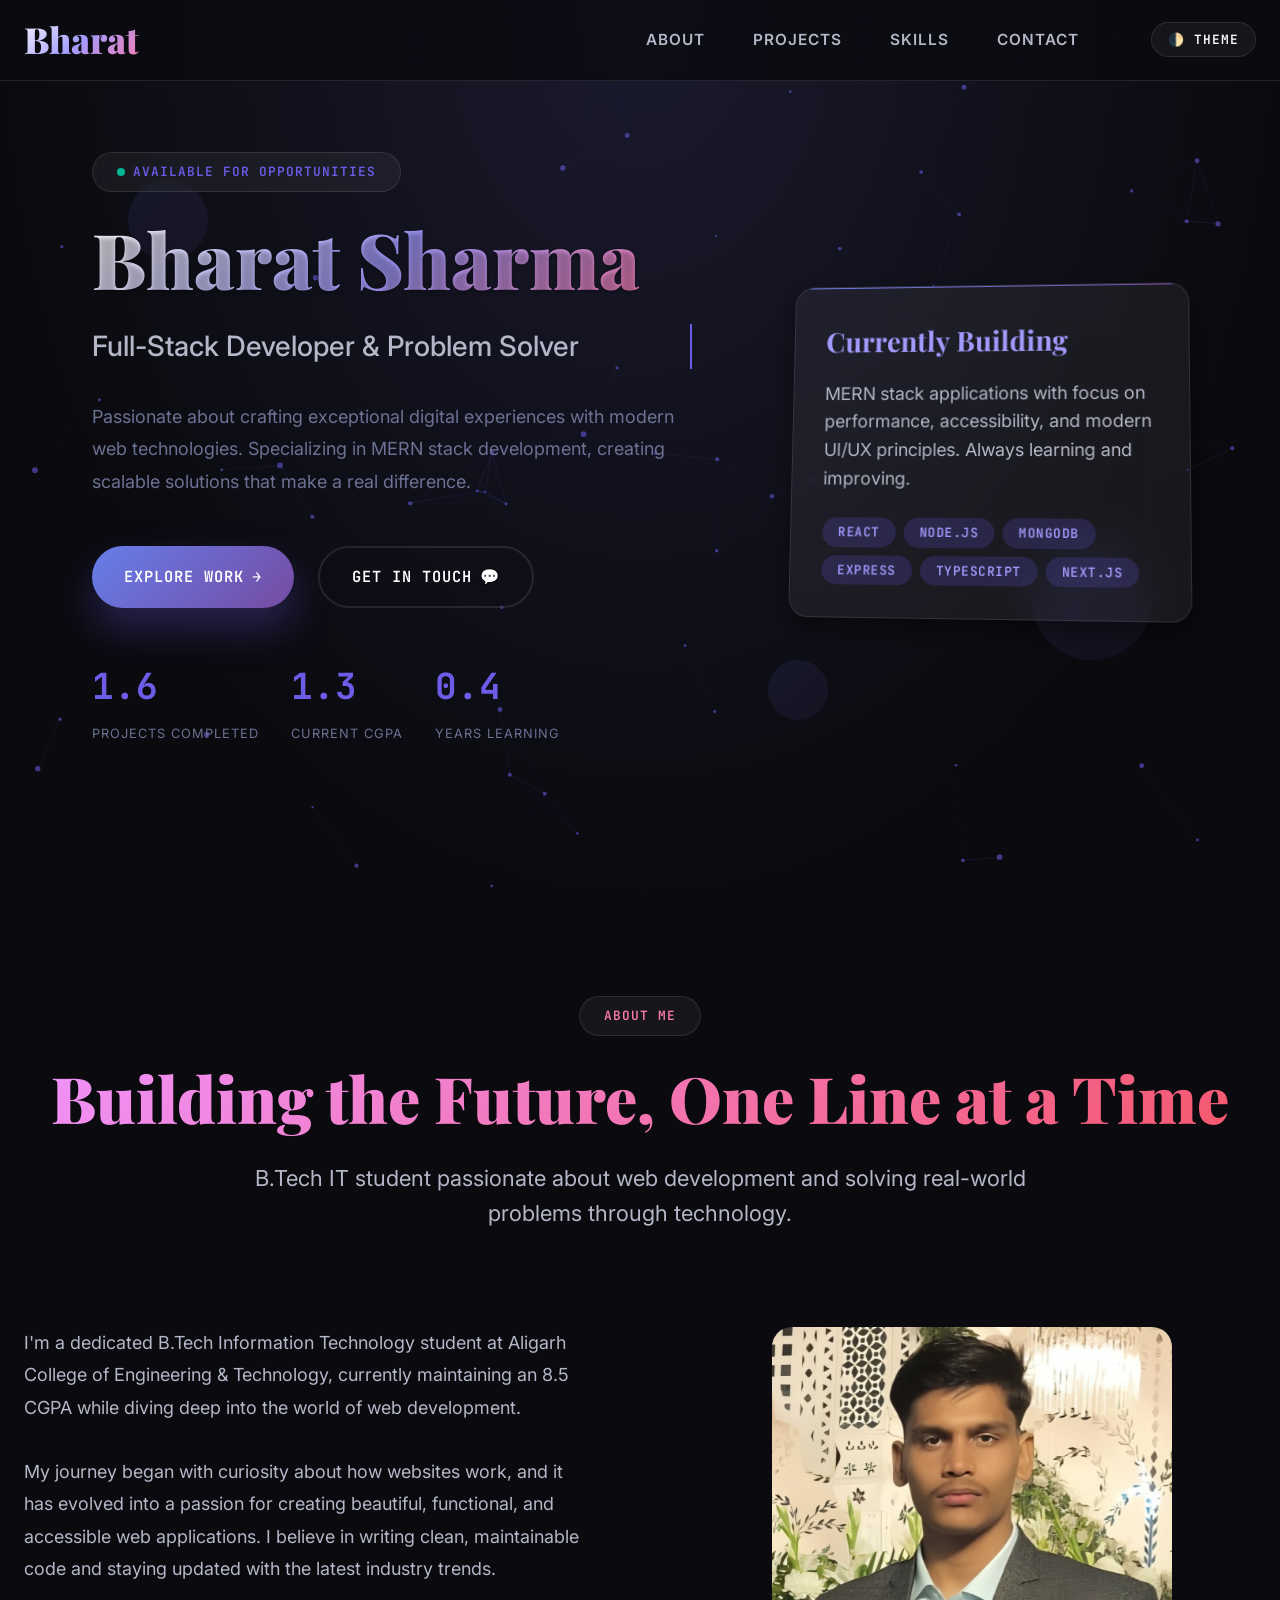
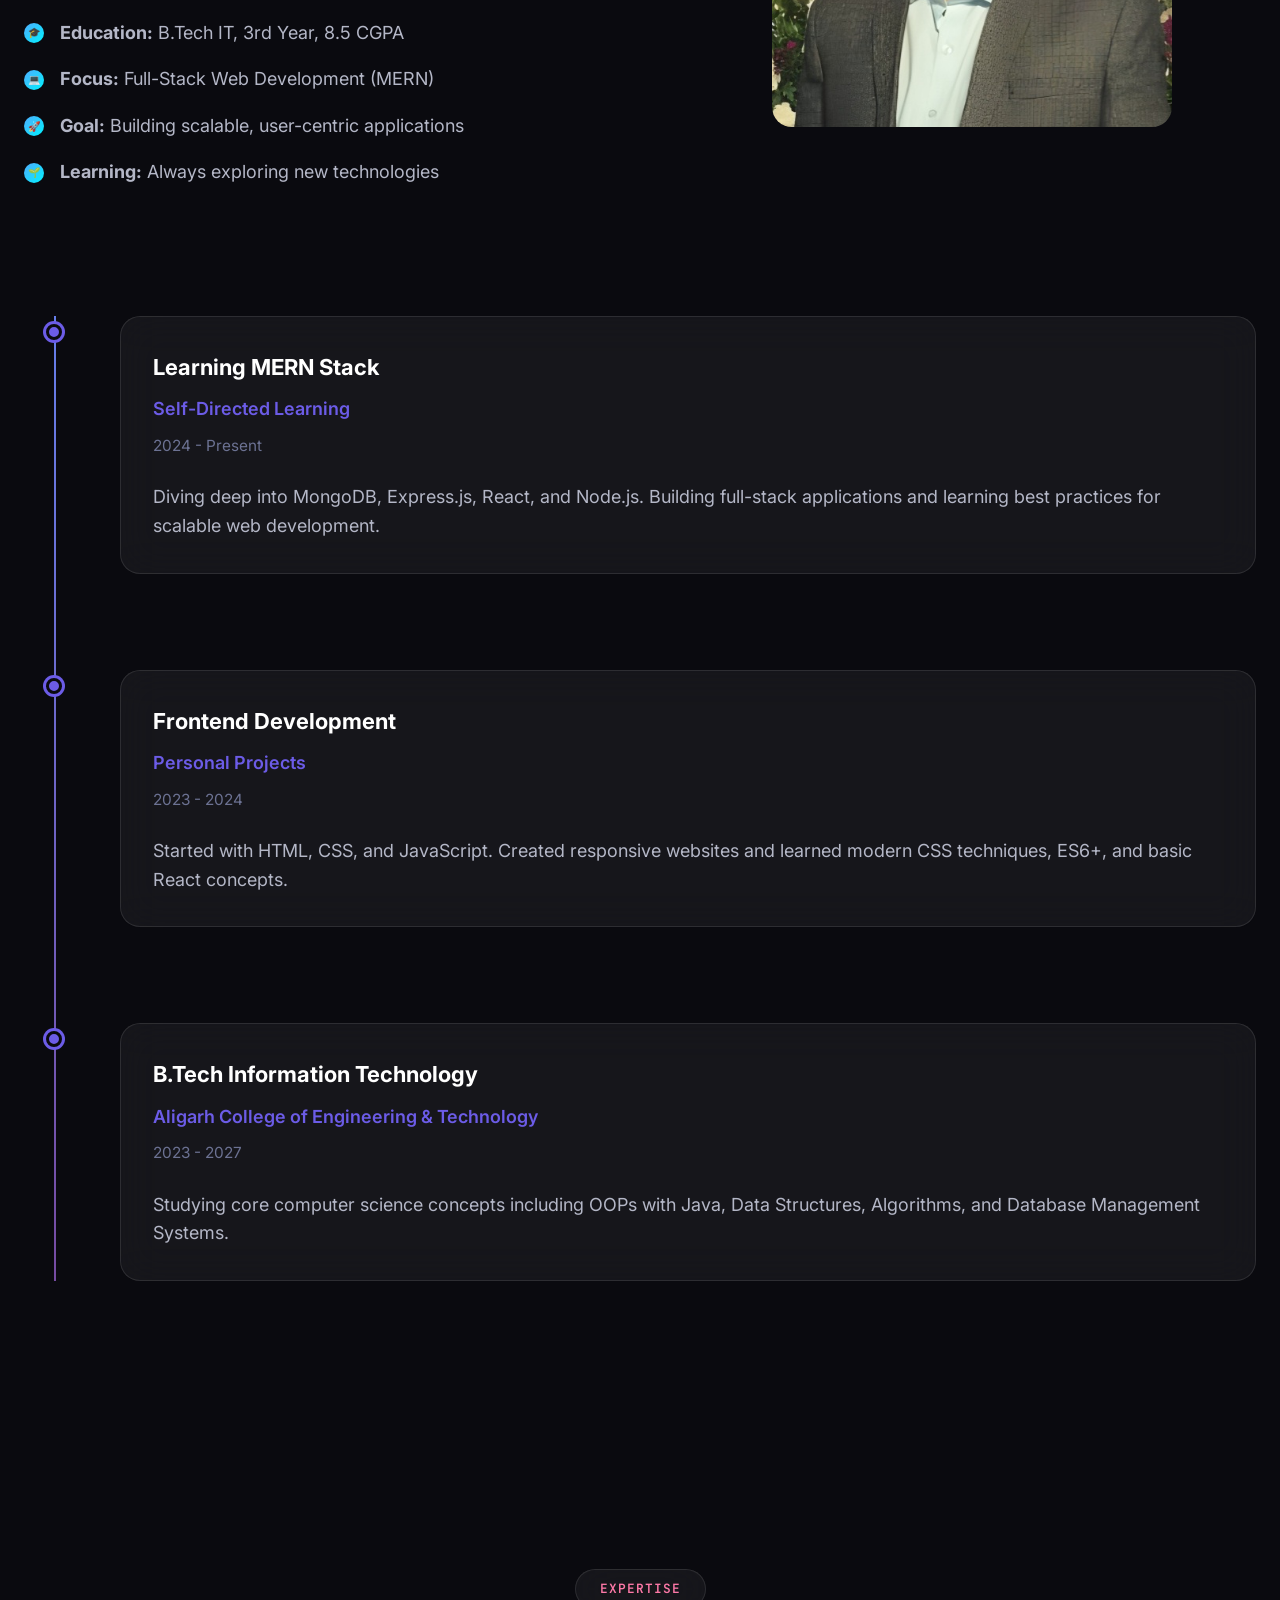
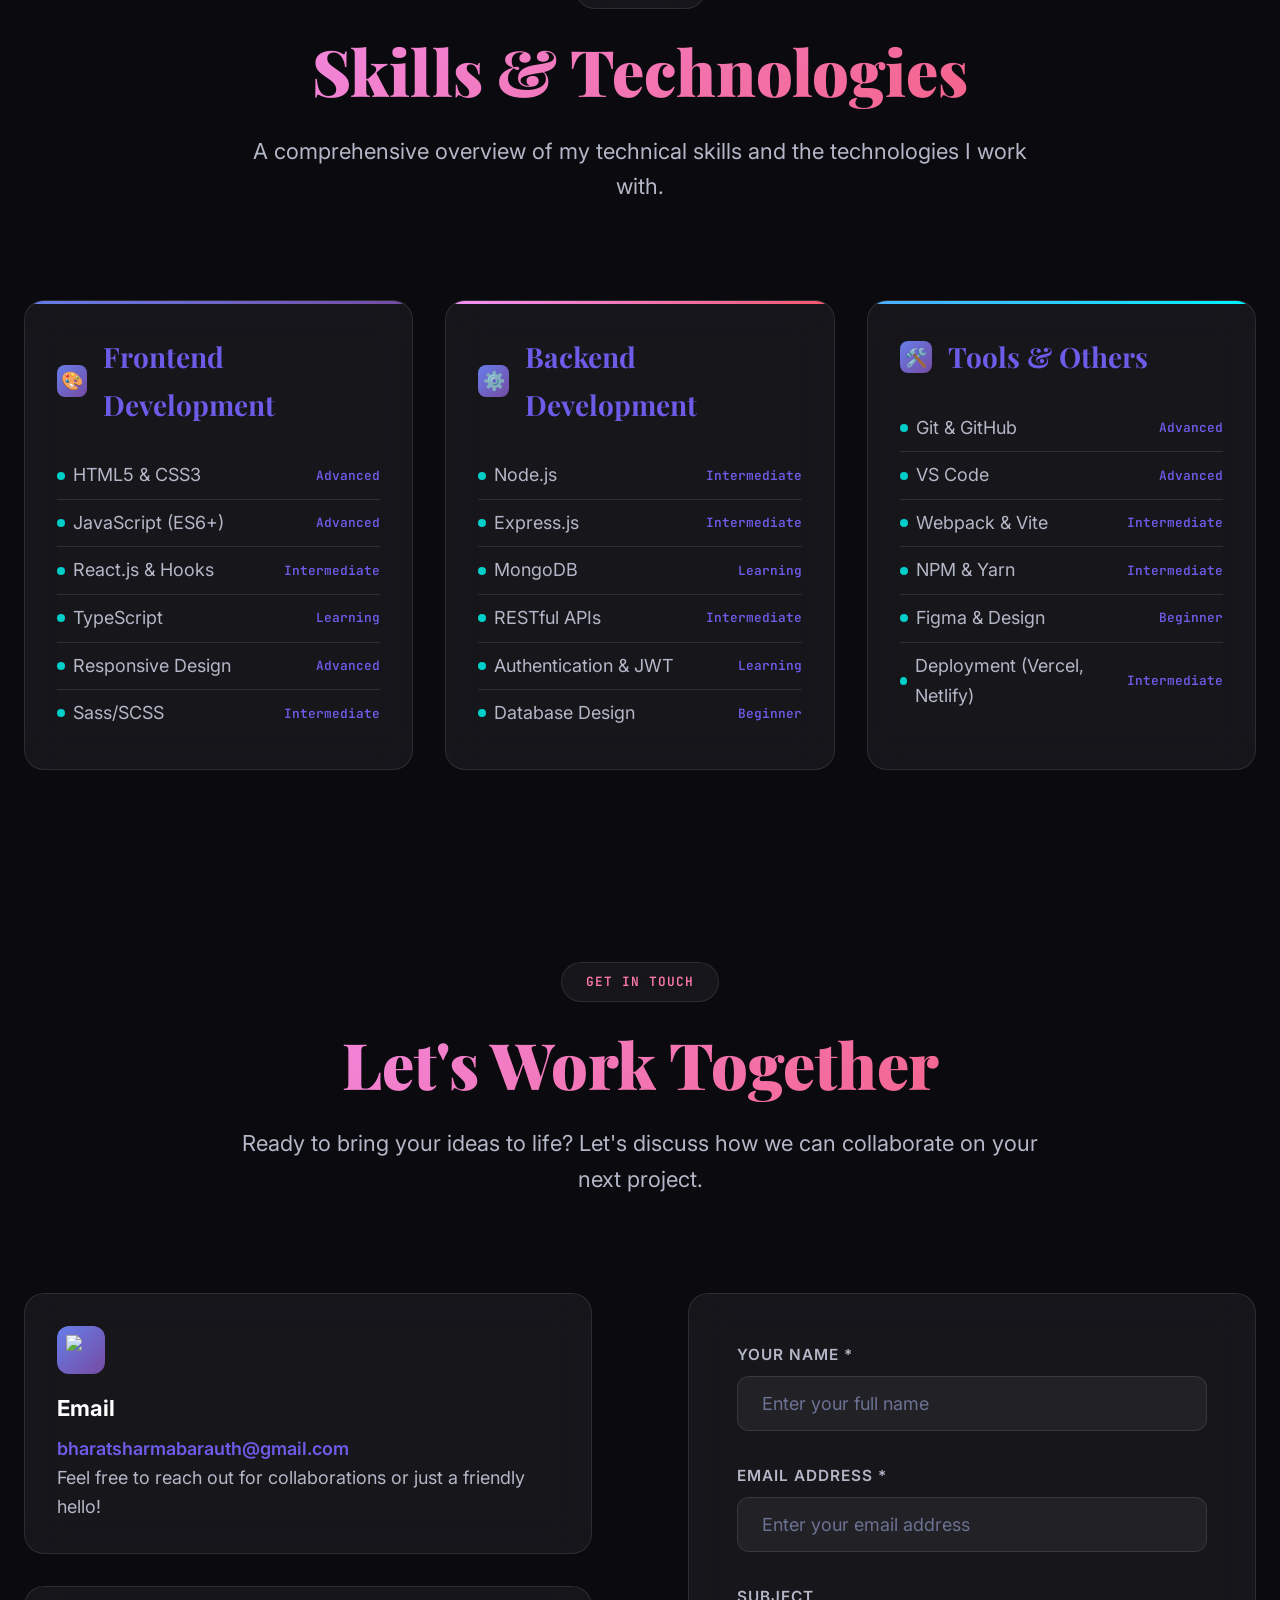
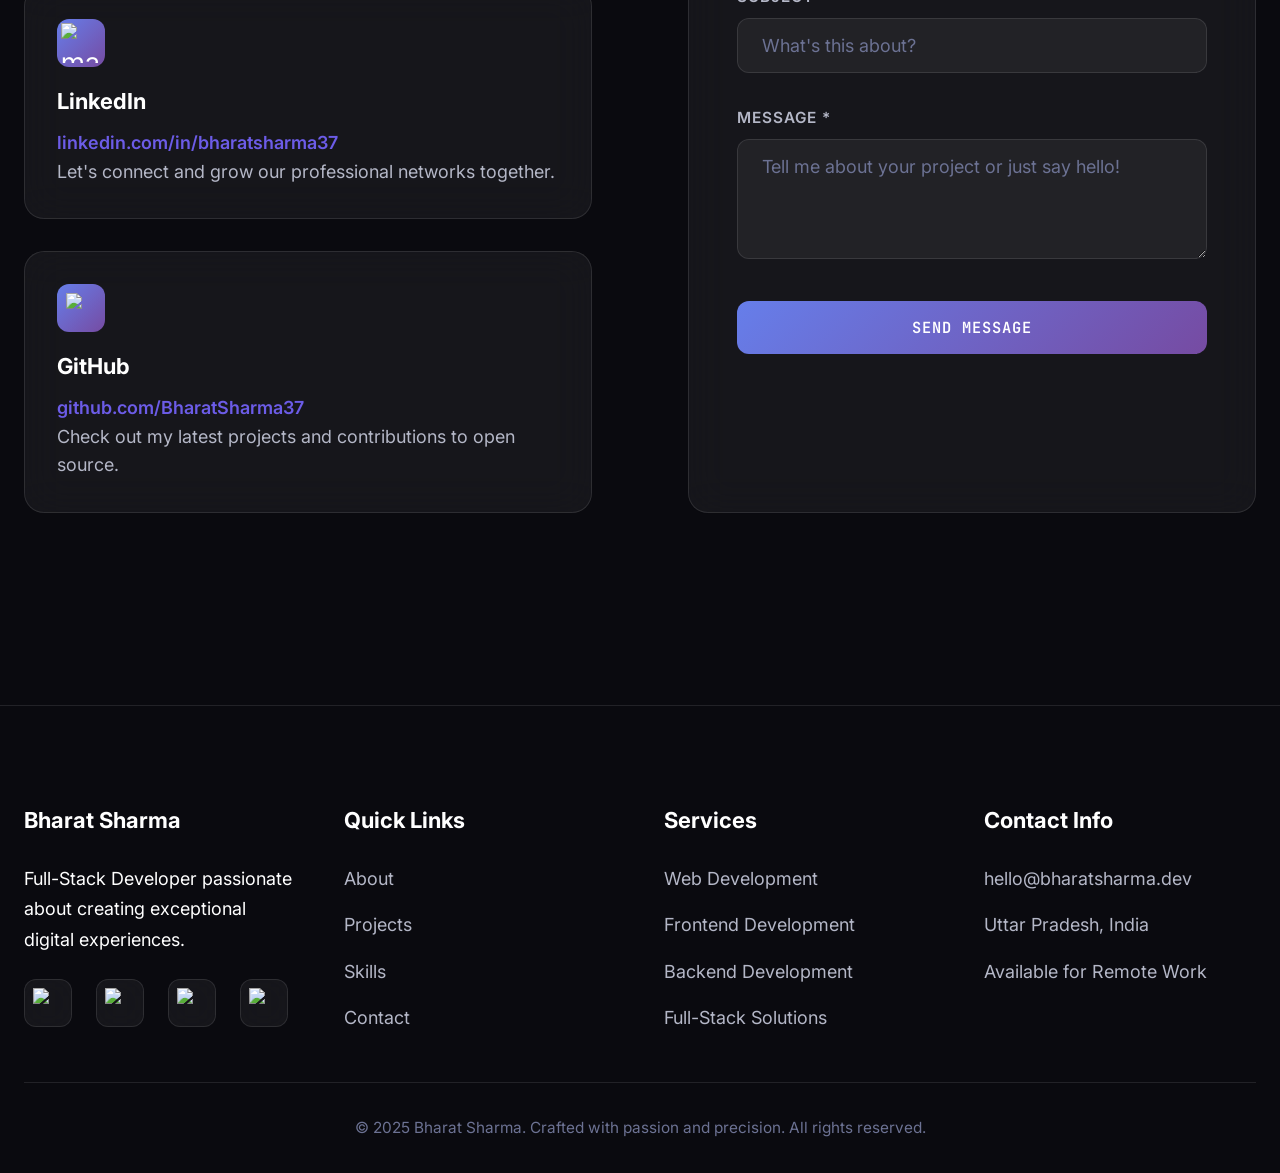
==== commit 0b533eda: "Update index.html" ====
--- a/index.html
+++ b/index.html
@@ -131,7 +131,7 @@
                 <span class="stat-label">Current CGPA</span>
               </div>
               <div class="stat-item">
-                <span class="stat-number" data-target="2">0</span>
+                <span class="stat-number" data-target="3">0</span>
                 <span class="stat-label">Years Learning</span>
               </div>
             </div>
@@ -758,7 +758,7 @@
         <div class="footer-section">
           <h3>Contact Info</h3>
           <ul class="footer-links">
-            <li><a href="mailto:hello@bharatsharma.dev" class="footer-link">hello@bharatsharma.dev</a></li>
+            <li><a href="mailto:bharatsharmabarauth@gmail.com" class="footer-link">hello@bharatsharma.dev</a></li>
             <li><span class="footer-link">Uttar Pradesh, India</span></li>
             <li><span class="footer-link">Available for Remote Work</span></li>
           </ul>
@@ -778,4 +778,5 @@
 
 <script src="script.js"></script>
 </body>
-</html>+
+</html>
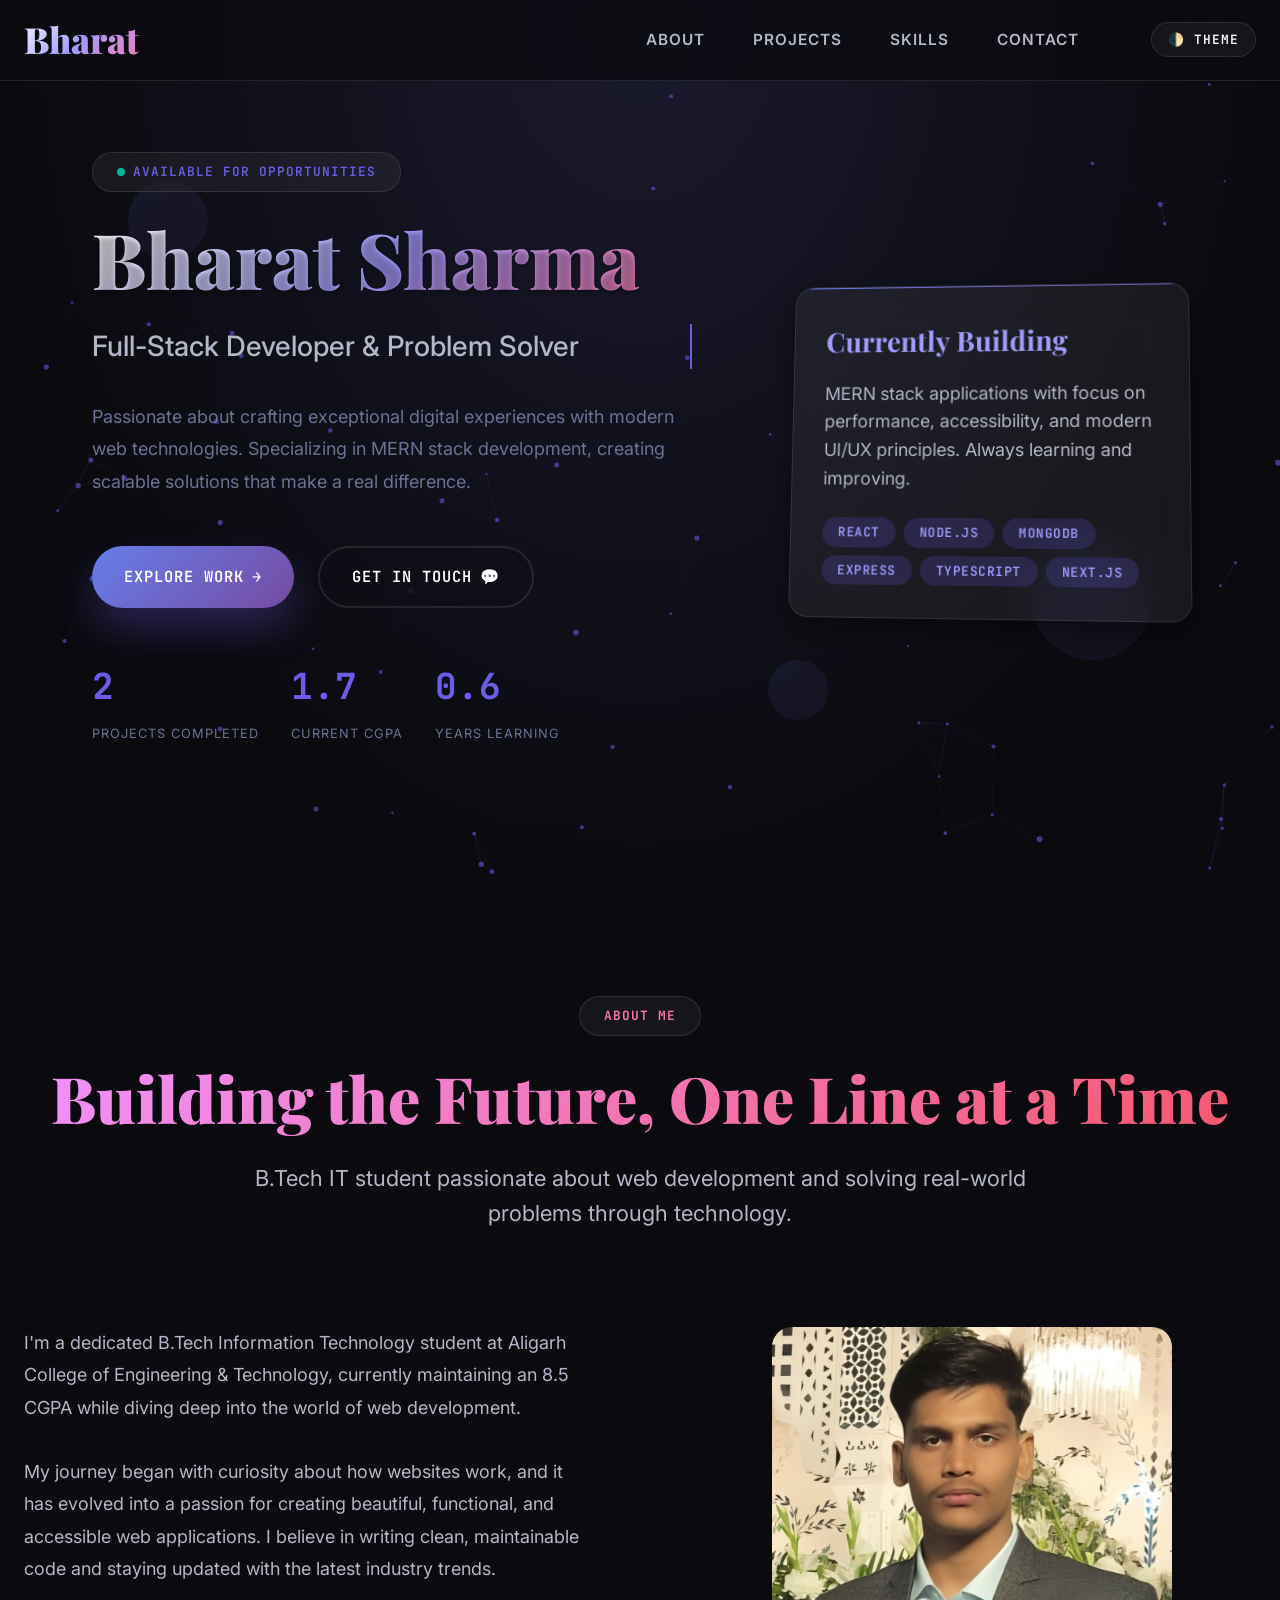
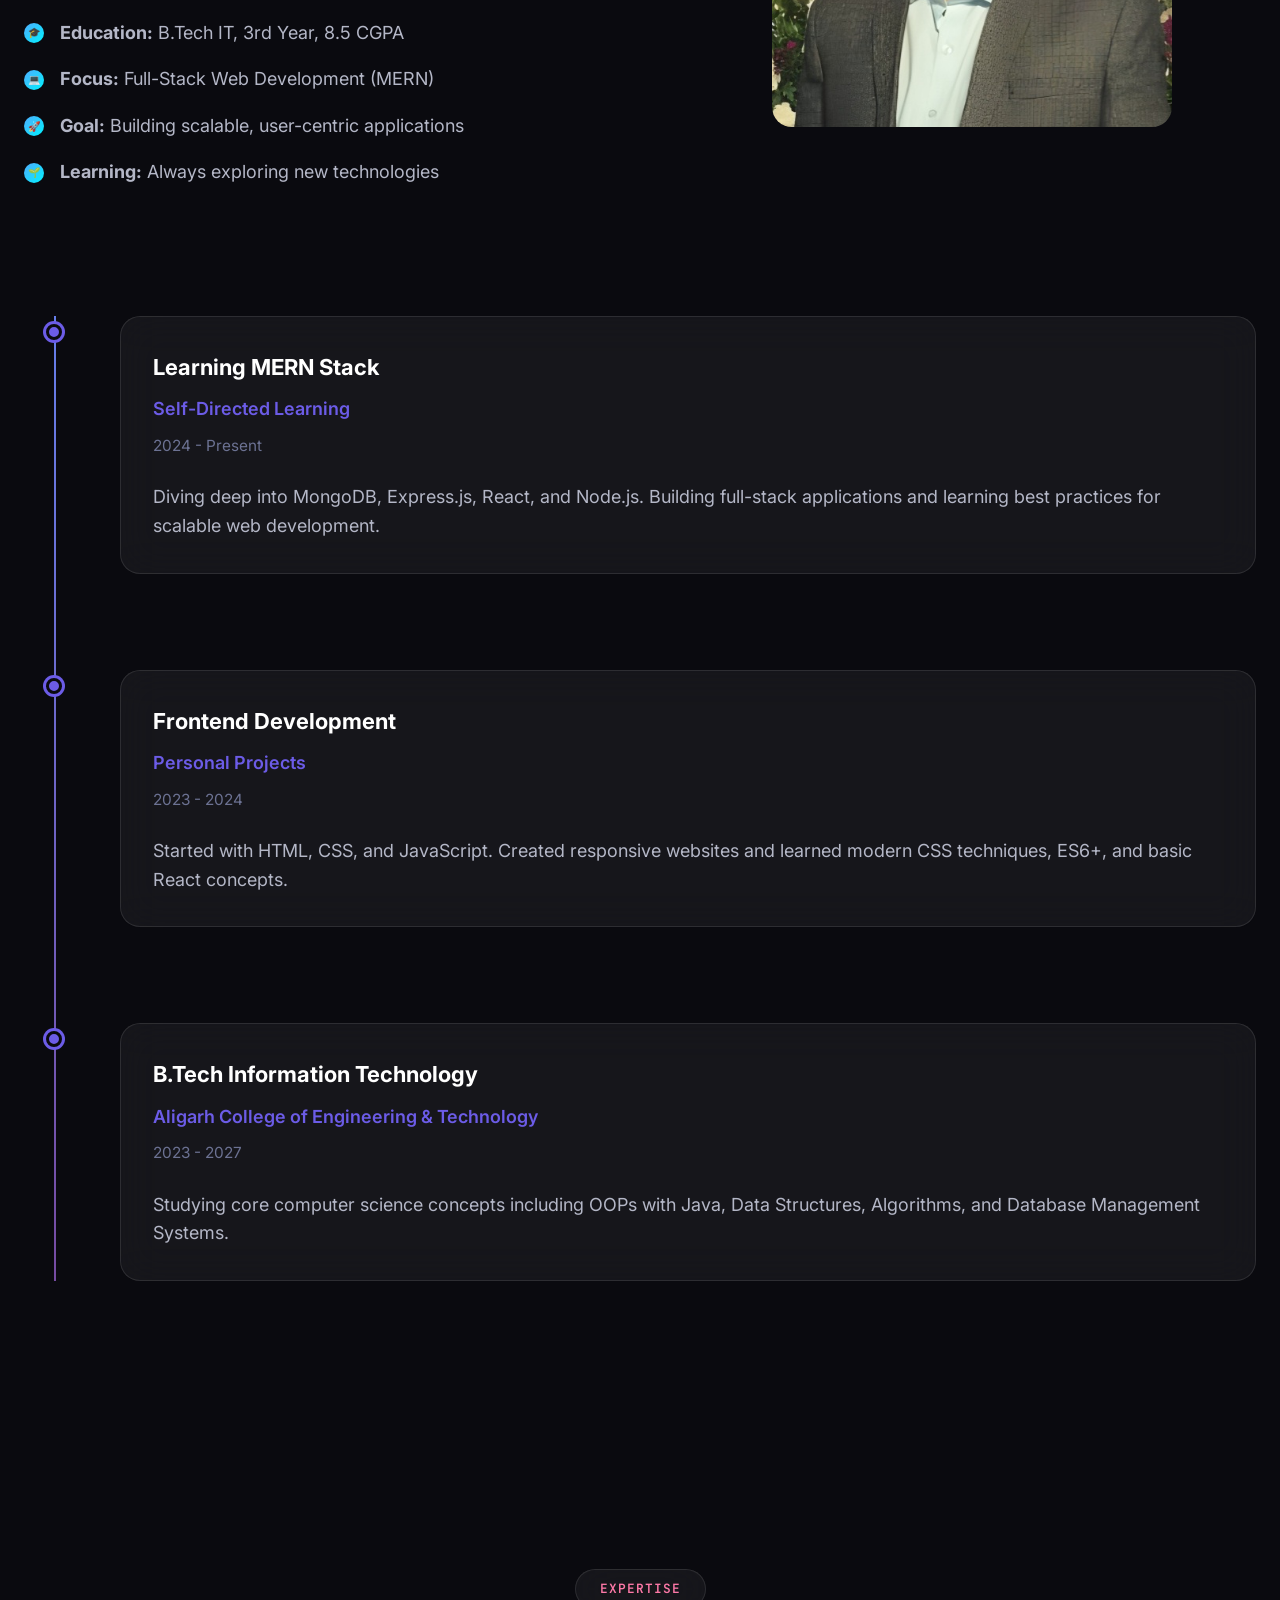
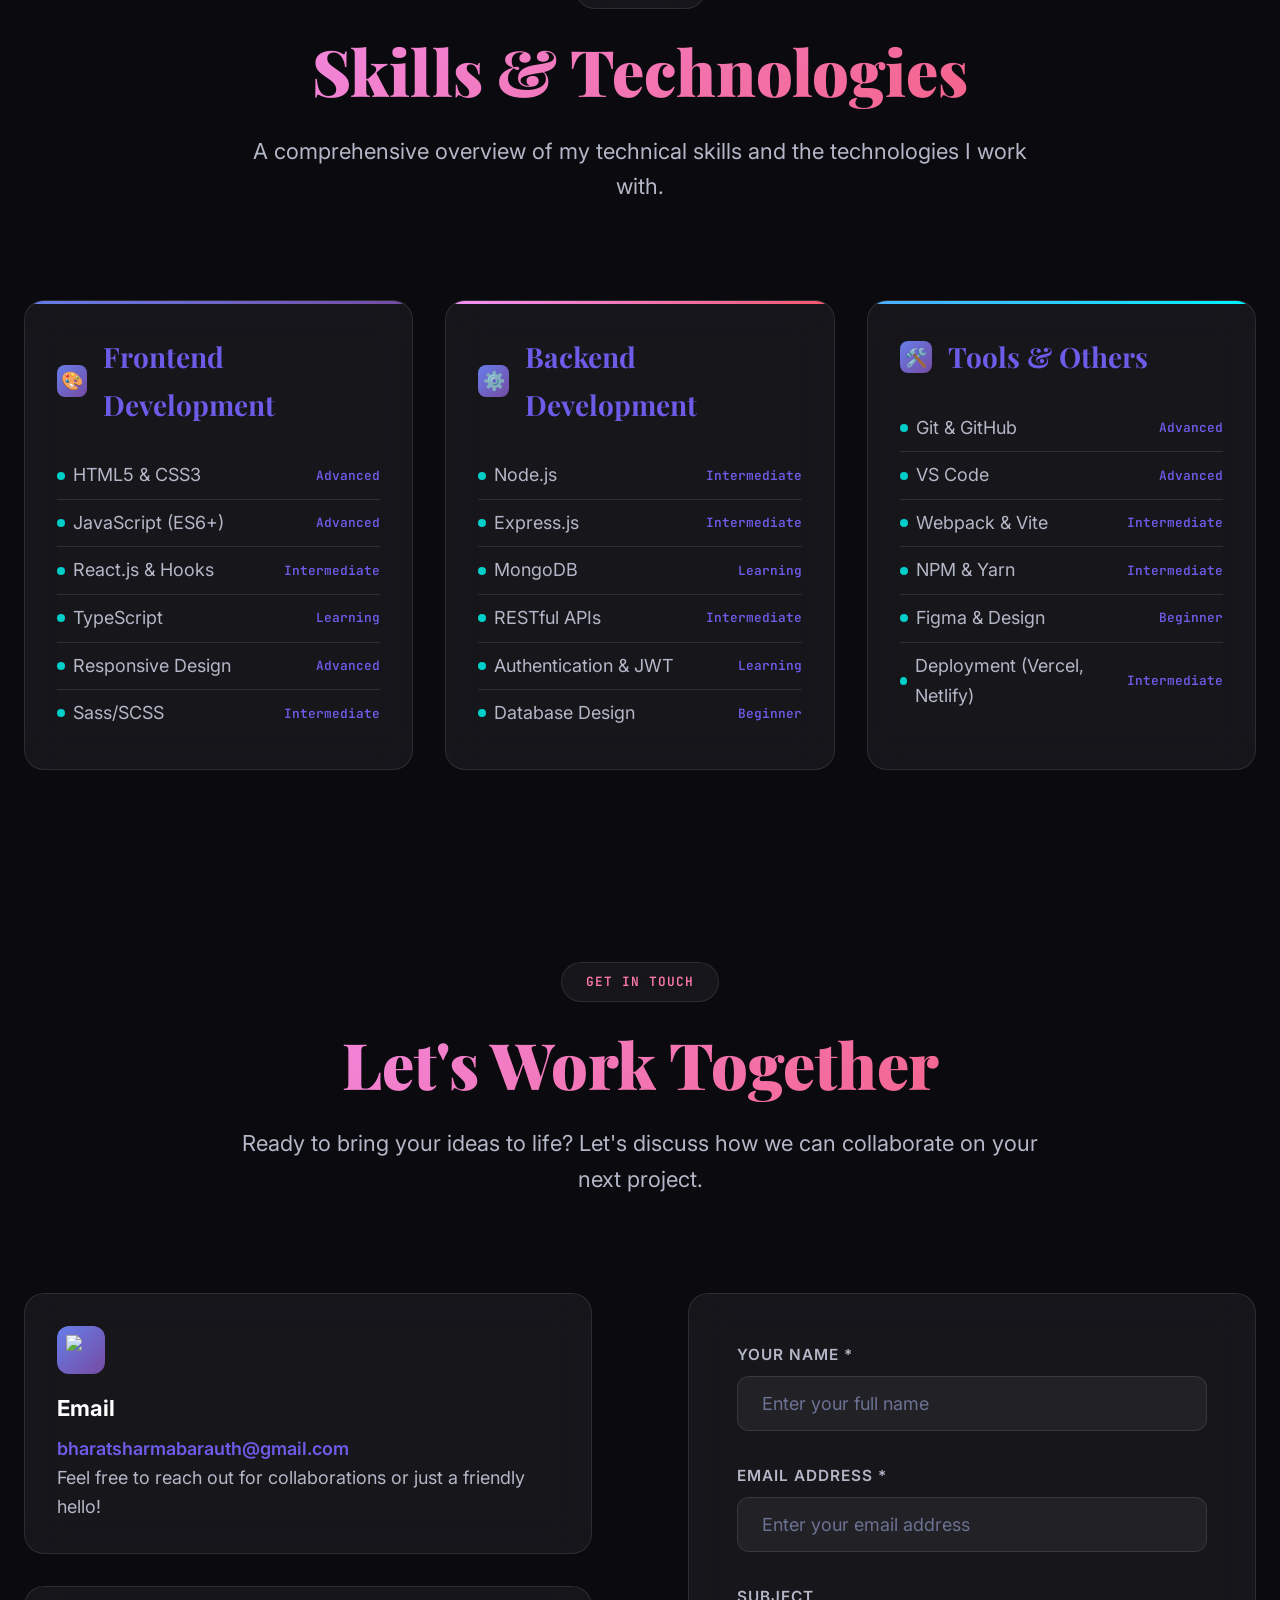
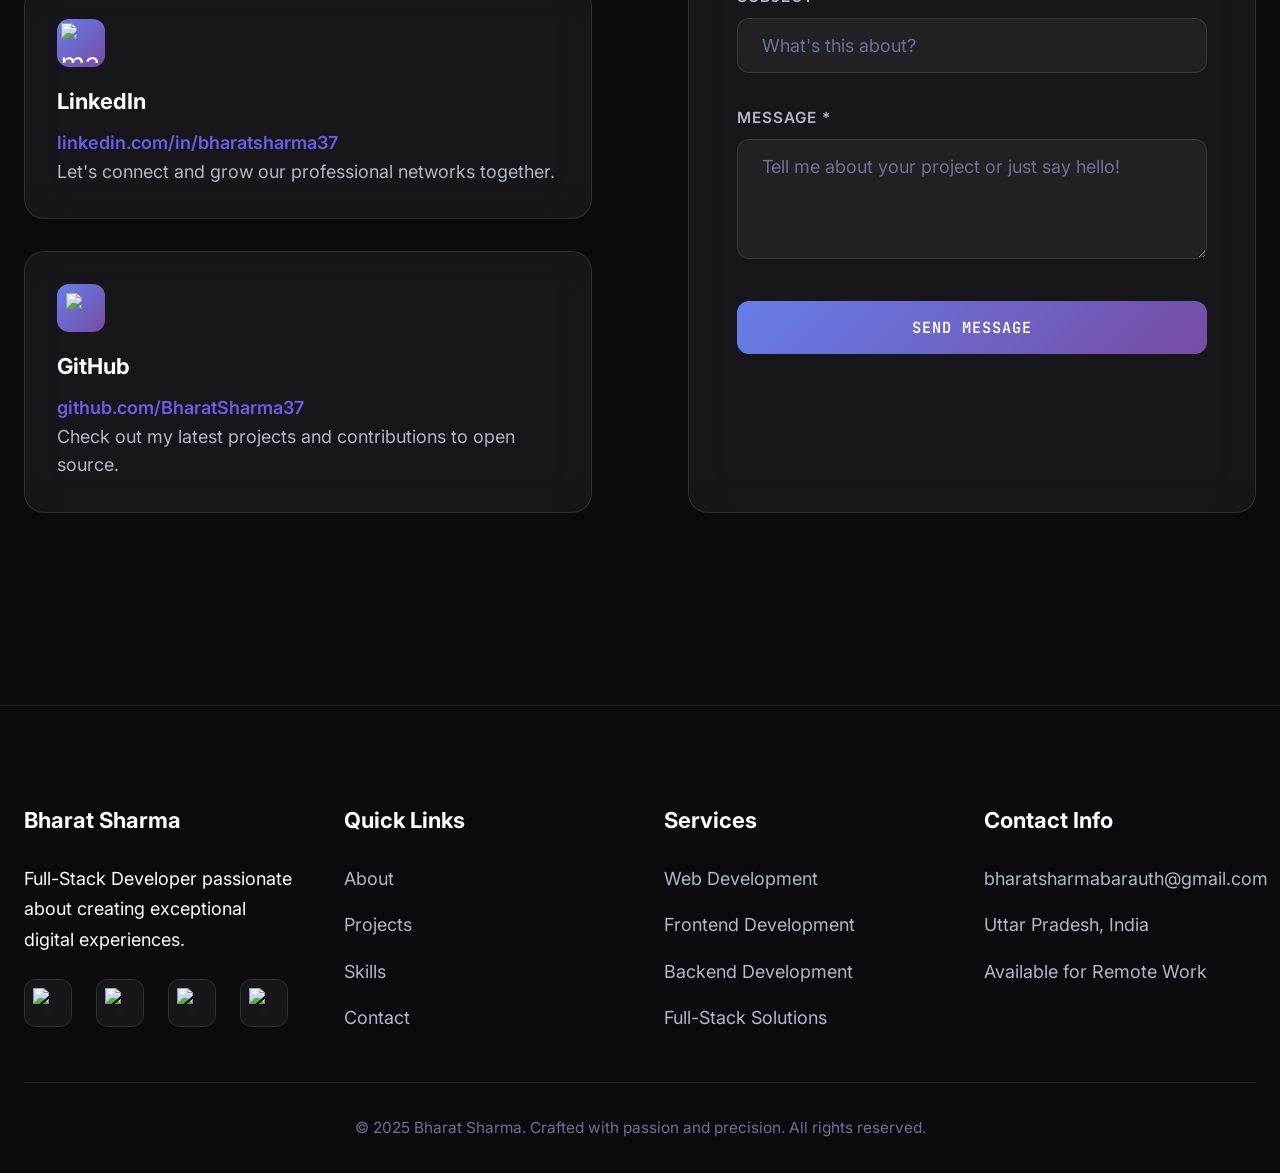
==== commit 9ddd2f84: "Update index.html" ====
--- a/index.html
+++ b/index.html
@@ -758,7 +758,7 @@
         <div class="footer-section">
           <h3>Contact Info</h3>
           <ul class="footer-links">
-            <li><a href="mailto:bharatsharmabarauth@gmail.com" class="footer-link">hello@bharatsharma.dev</a></li>
+            <li><a href="mailto:bharatsharmabarauth@gmail.com" class="footer-link">bharatsharmabarauth@gmail.com</a></li>
             <li><span class="footer-link">Uttar Pradesh, India</span></li>
             <li><span class="footer-link">Available for Remote Work</span></li>
           </ul>
@@ -780,3 +780,4 @@
 </body>
 
 </html>
+
